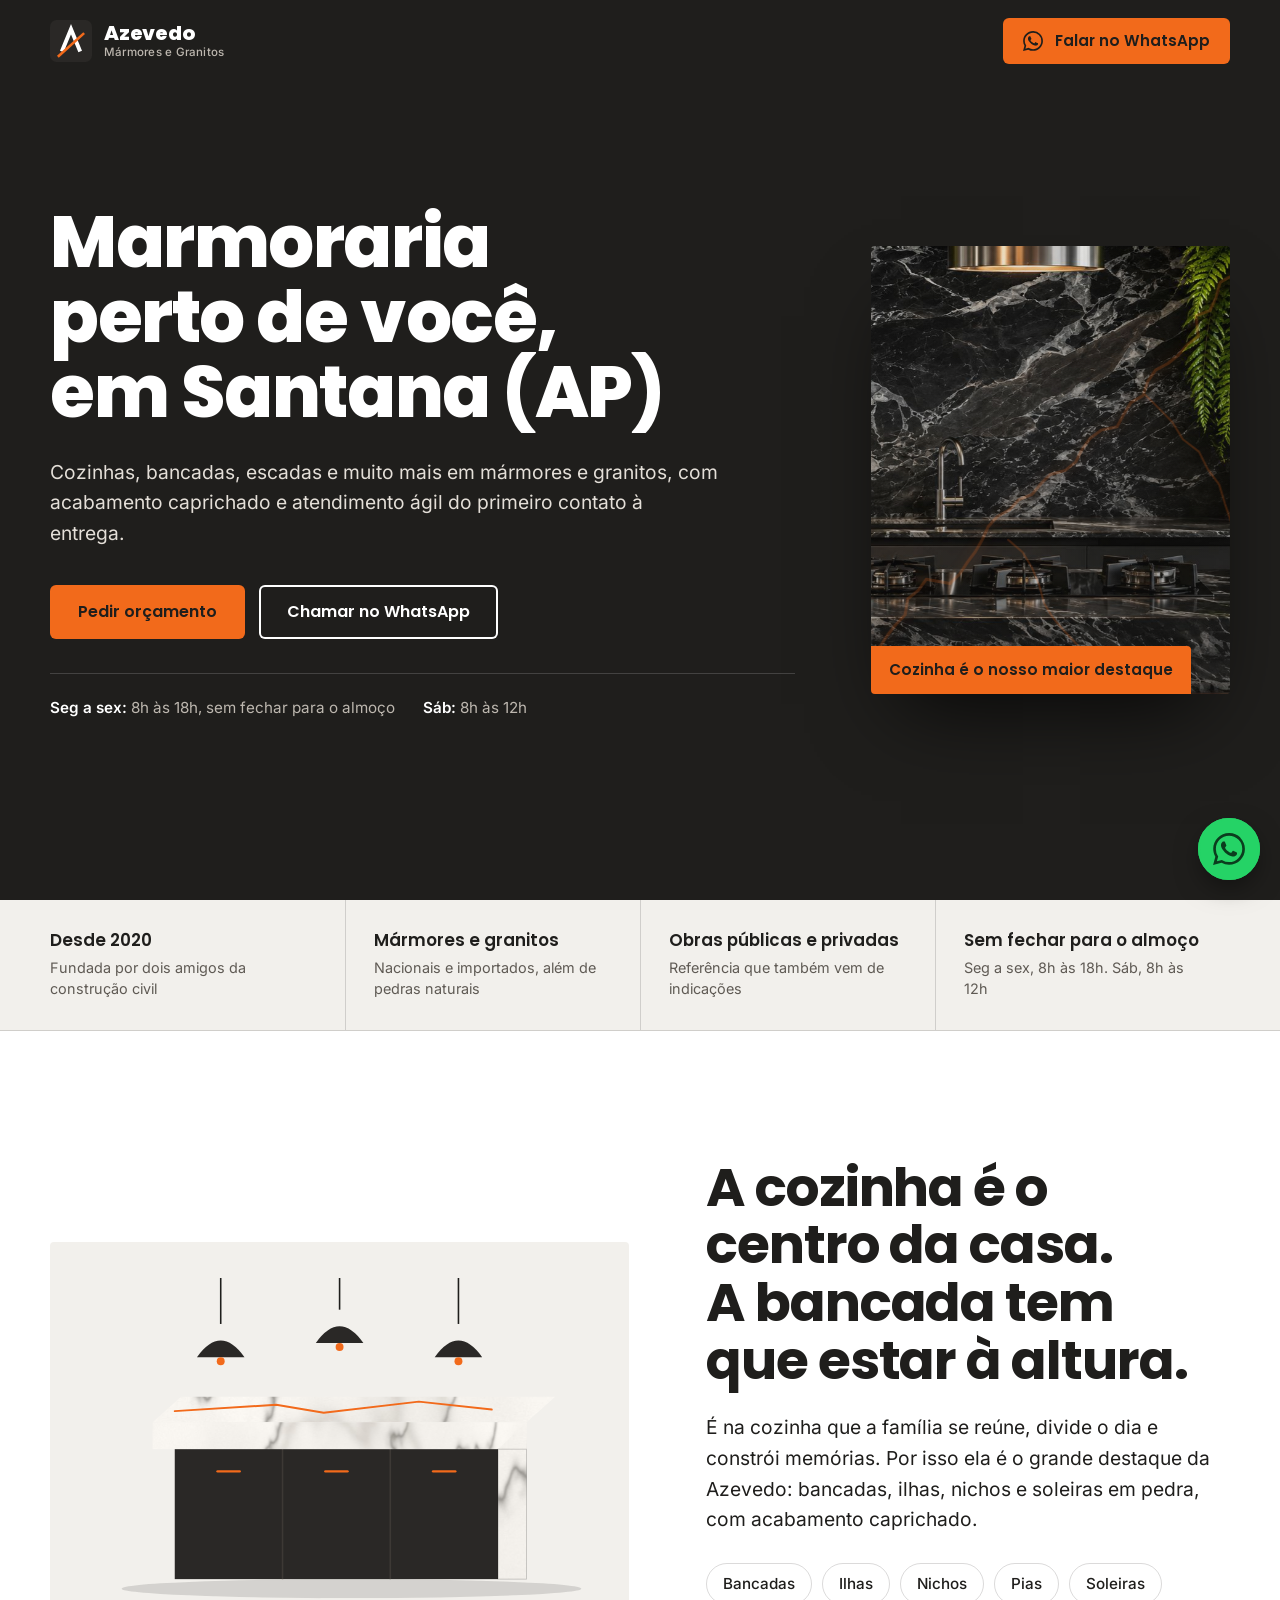
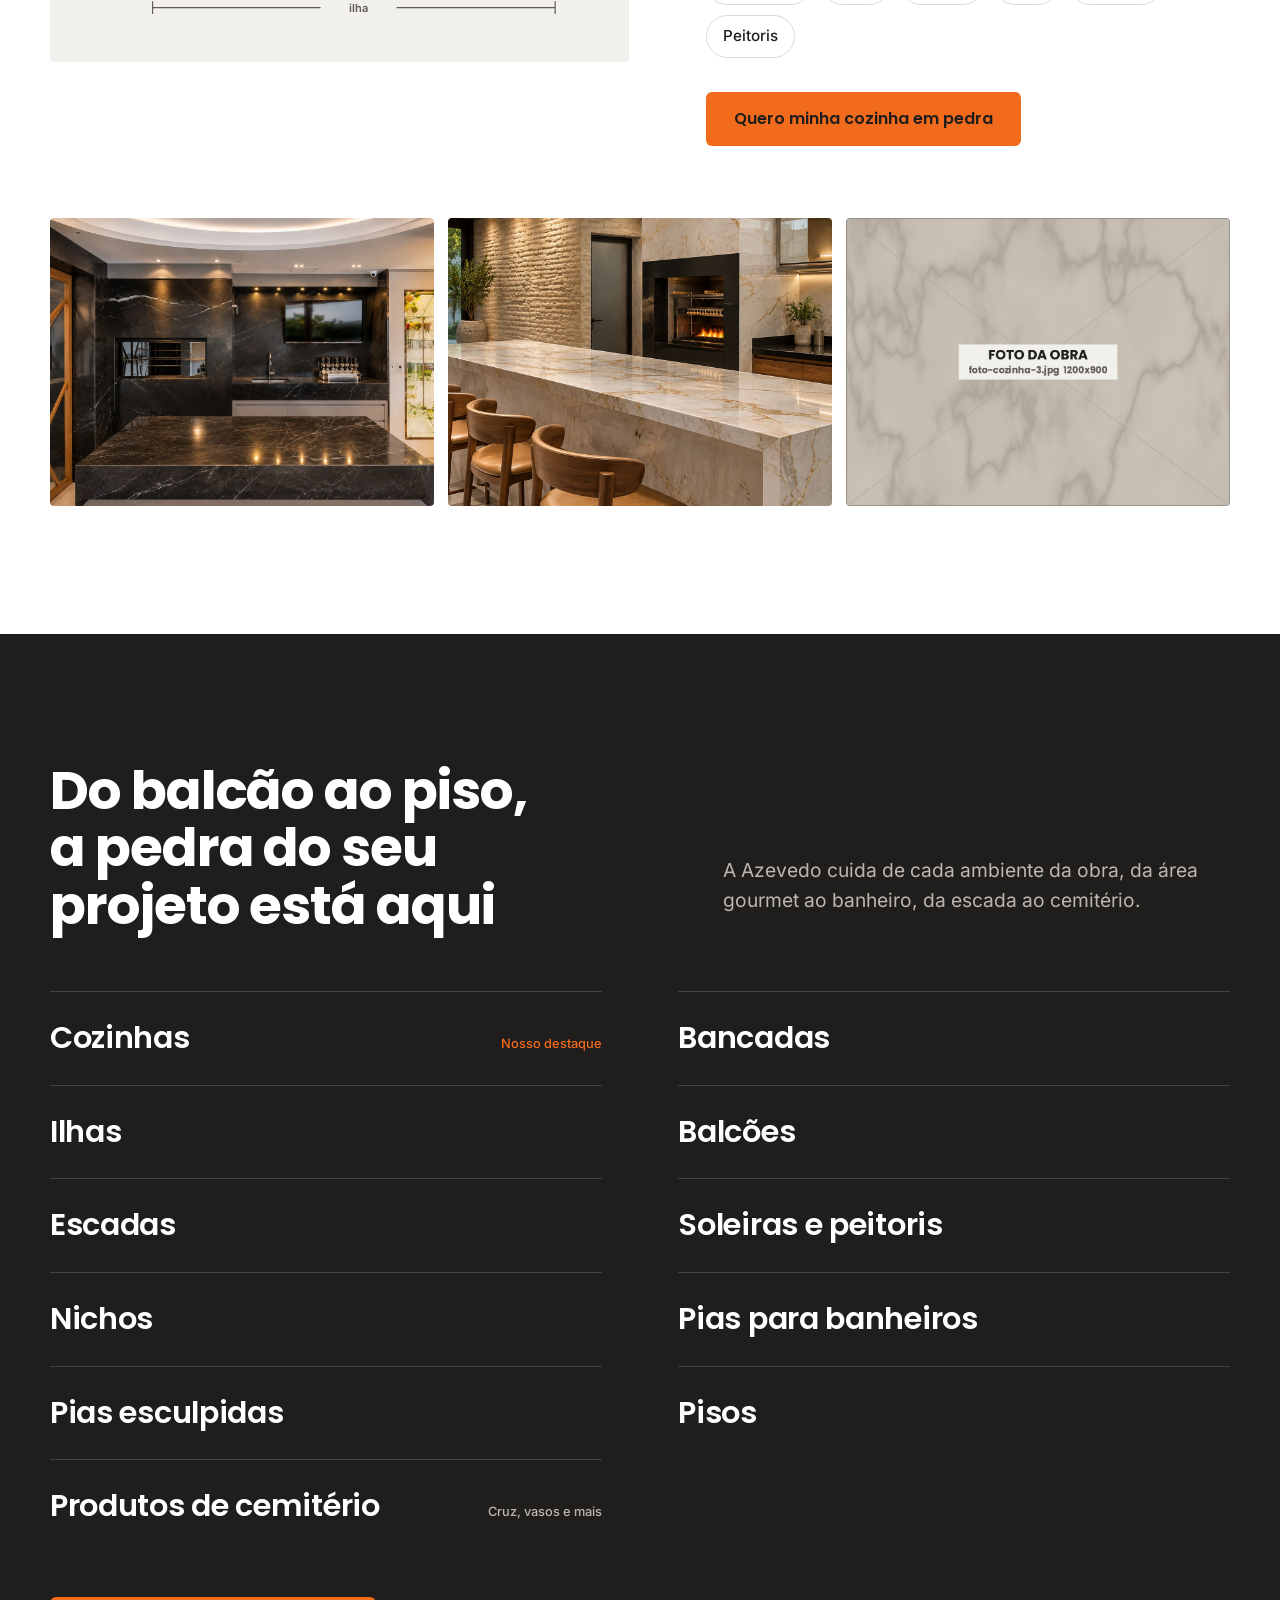
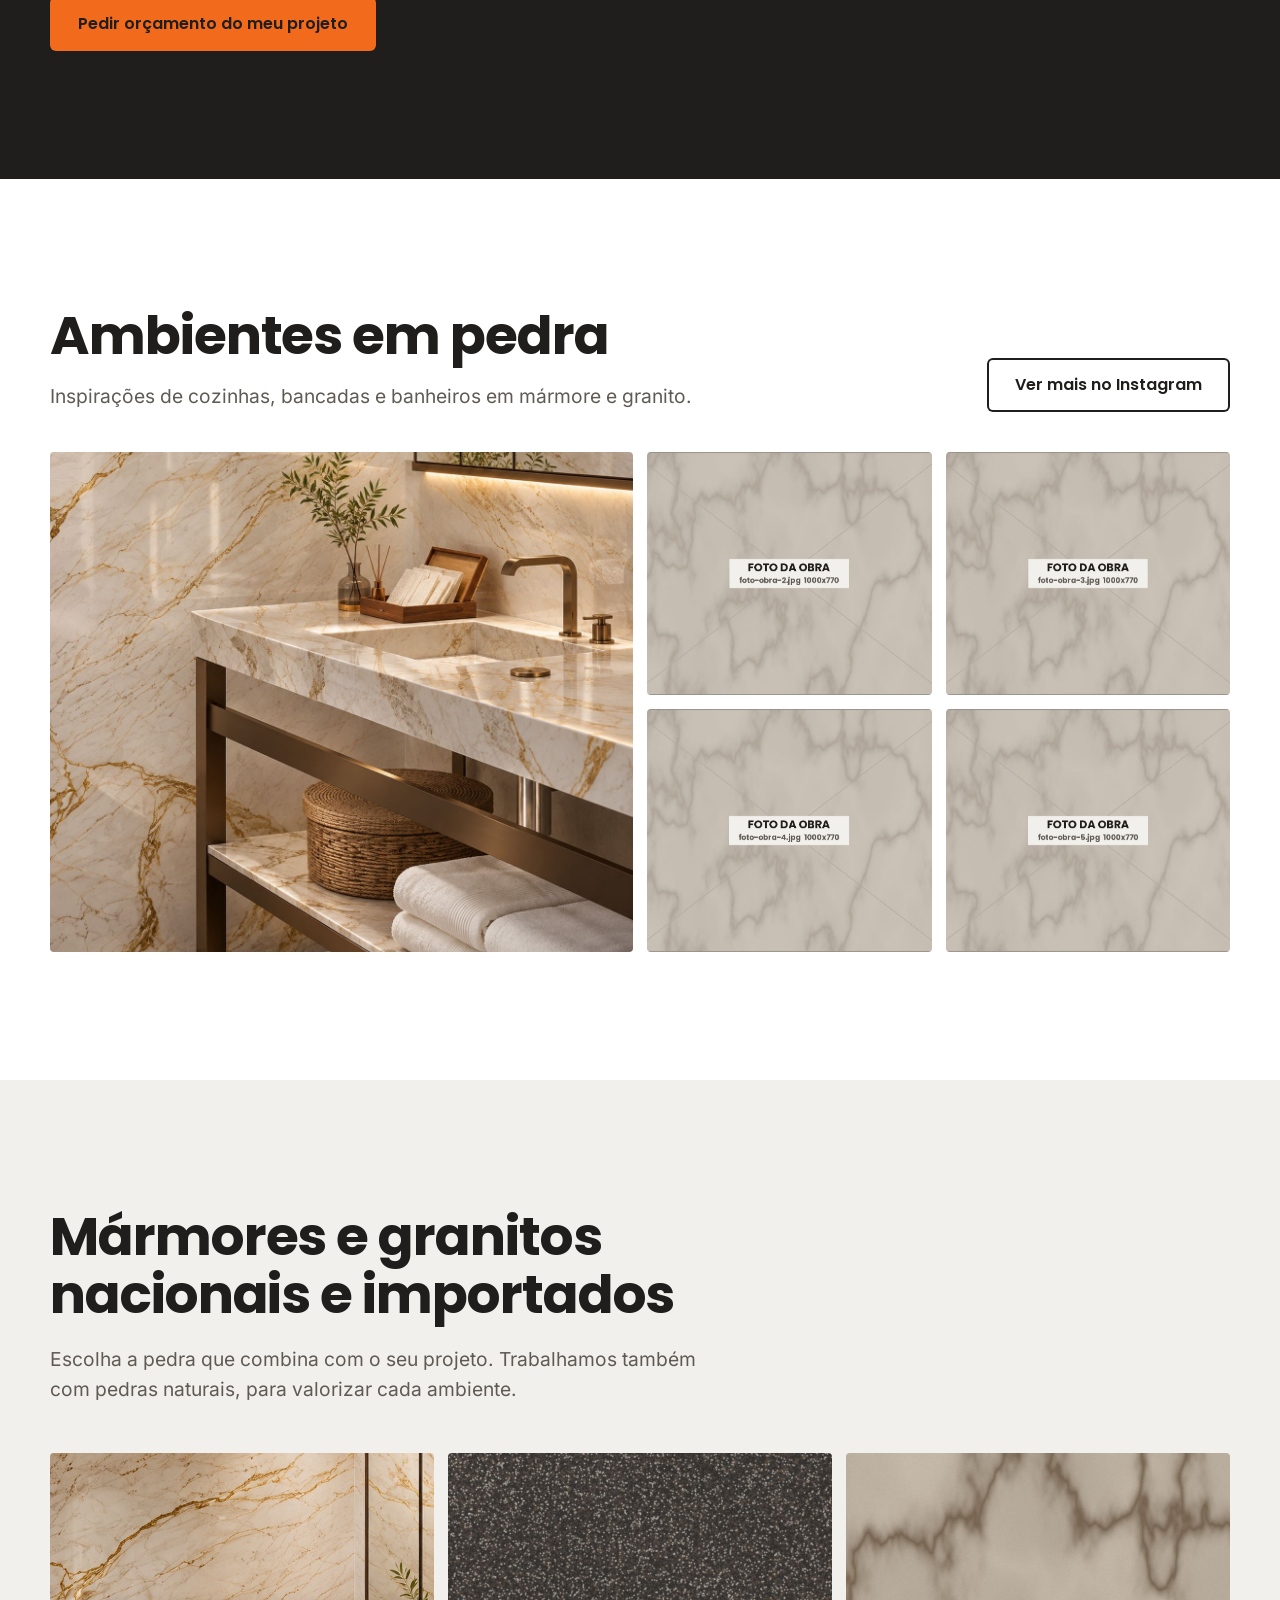
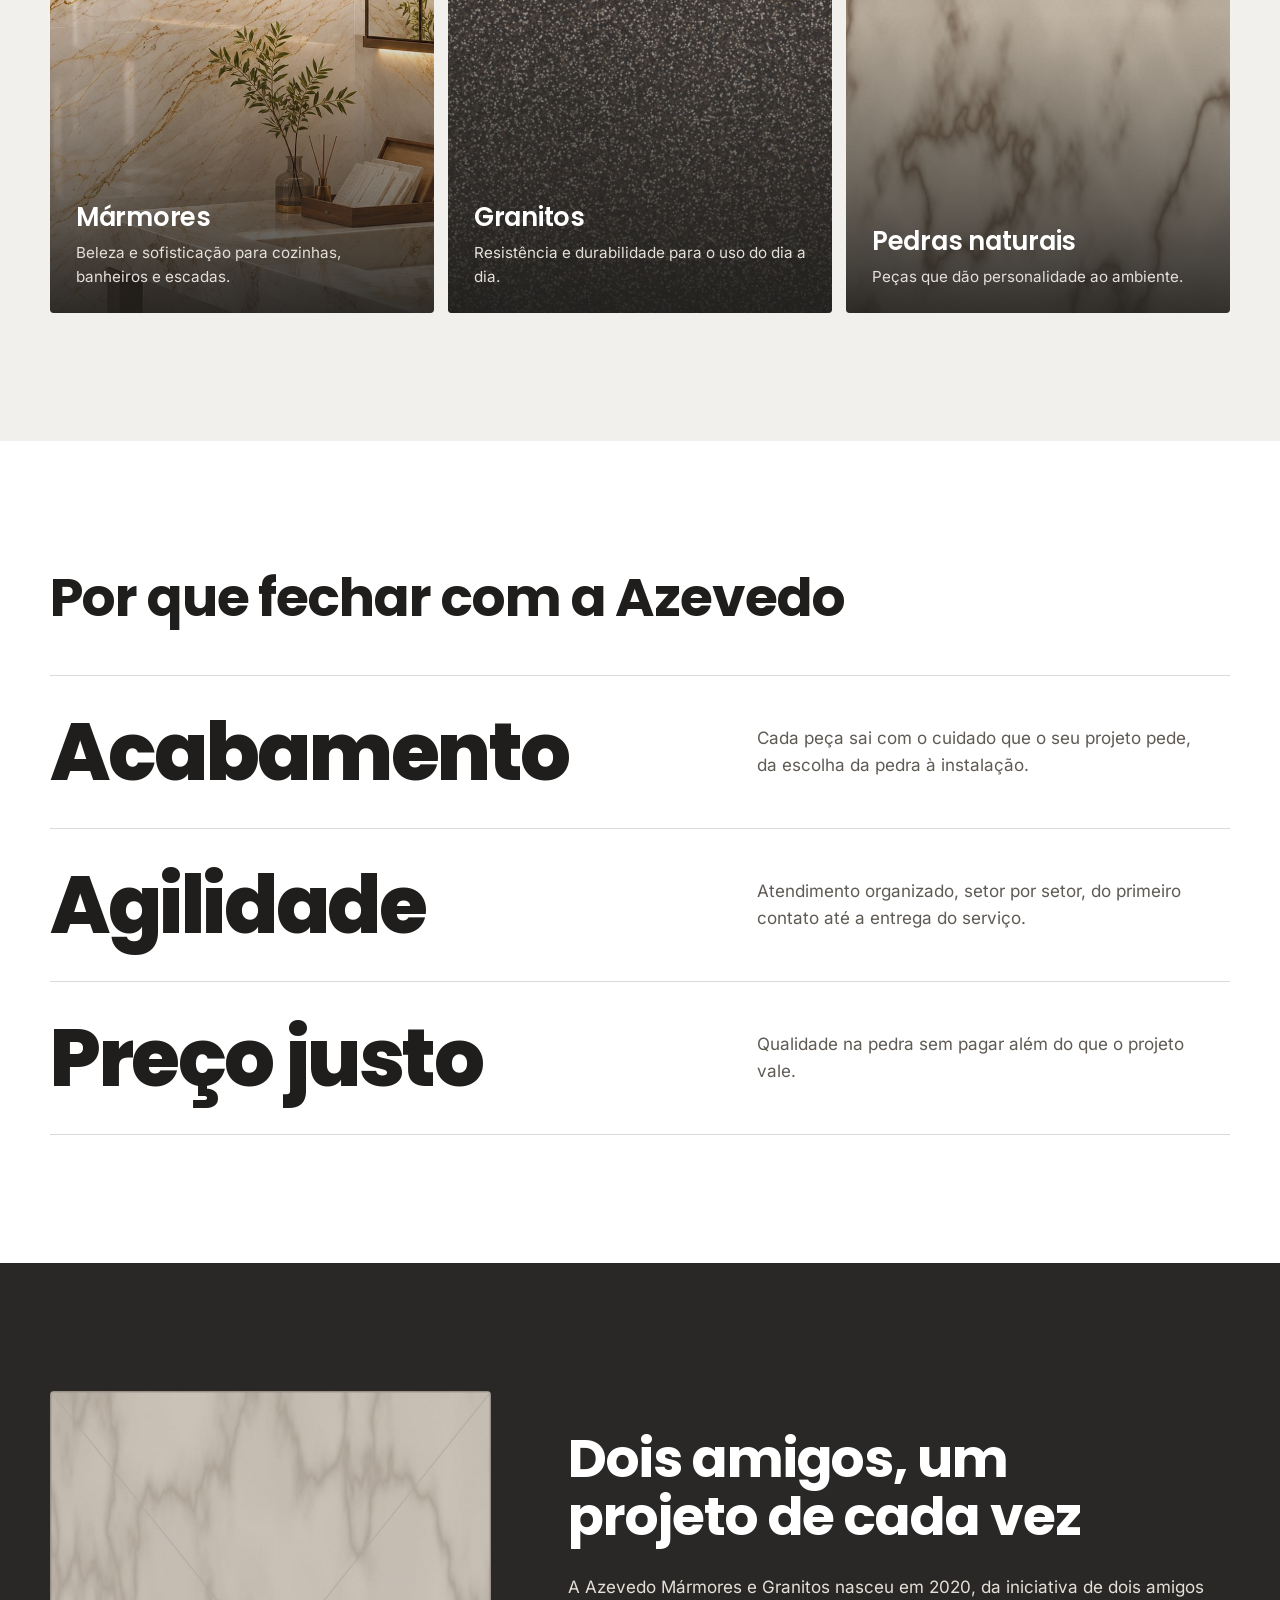
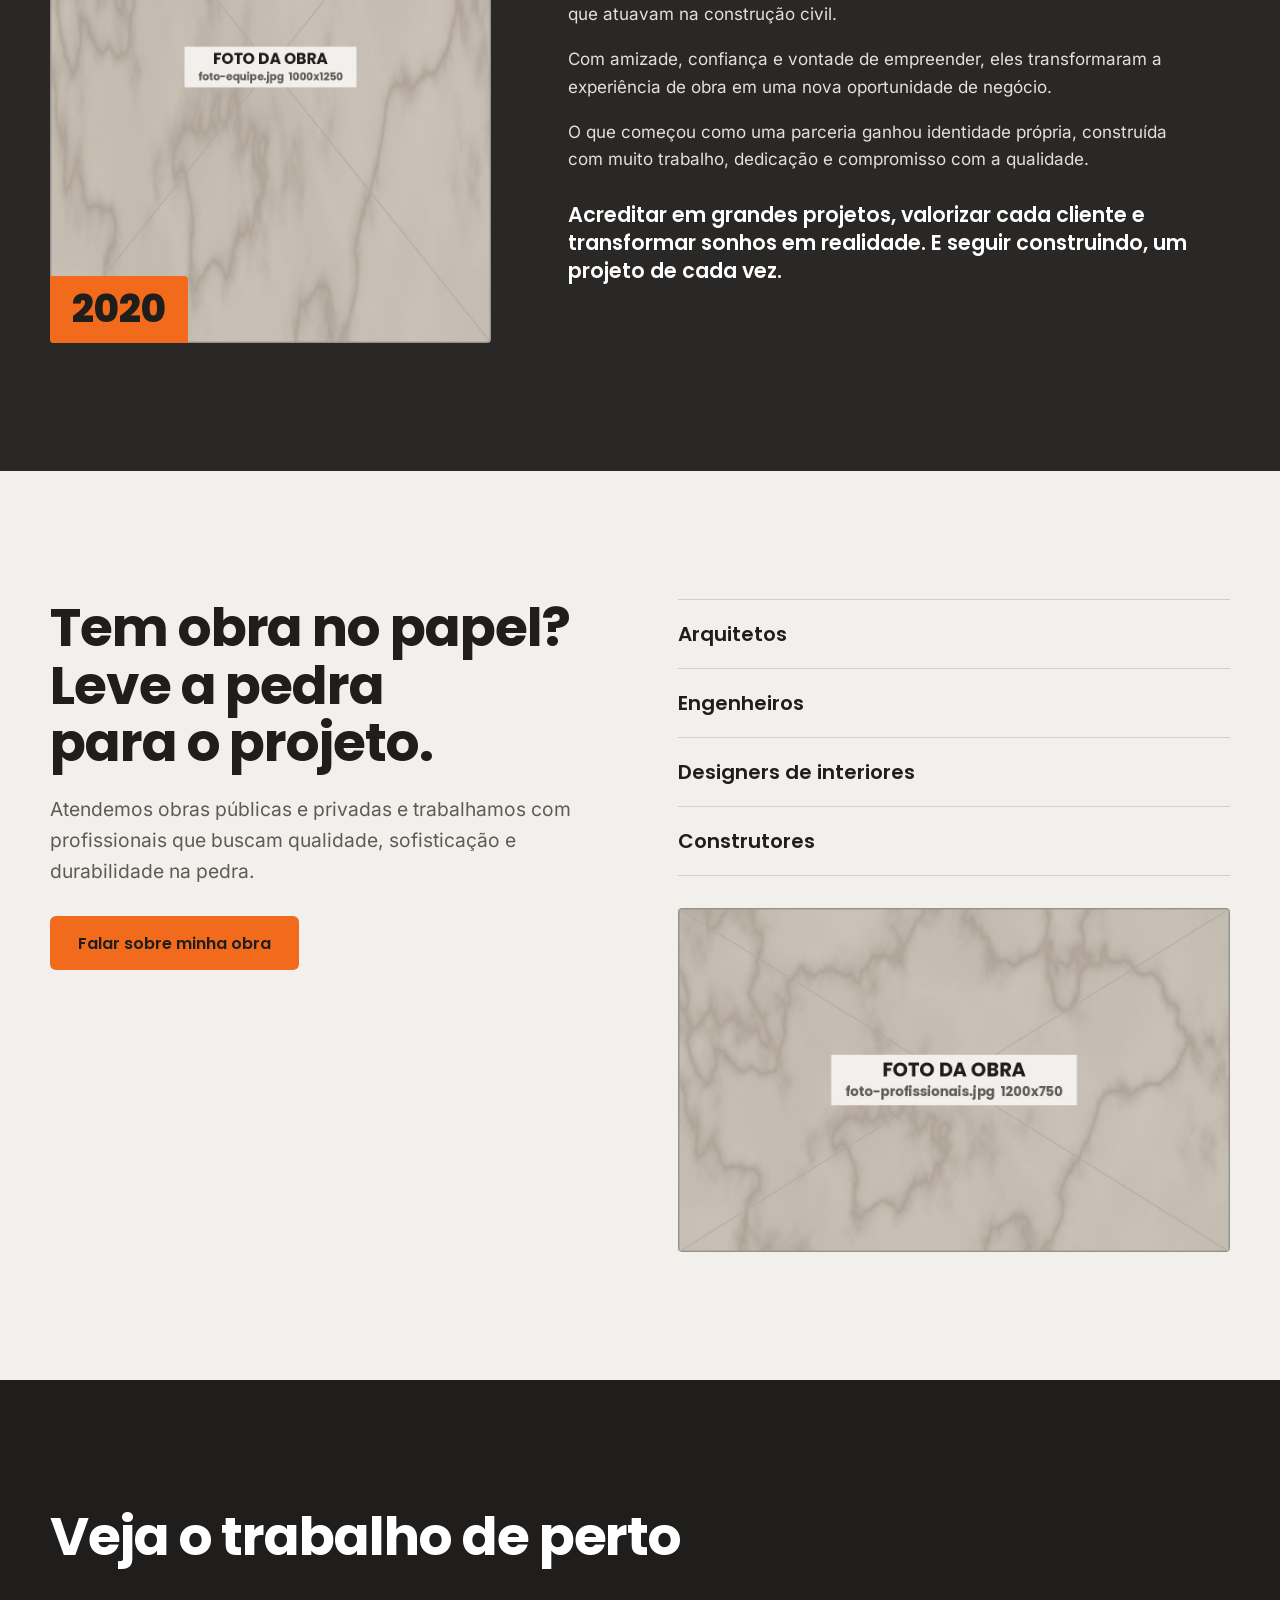
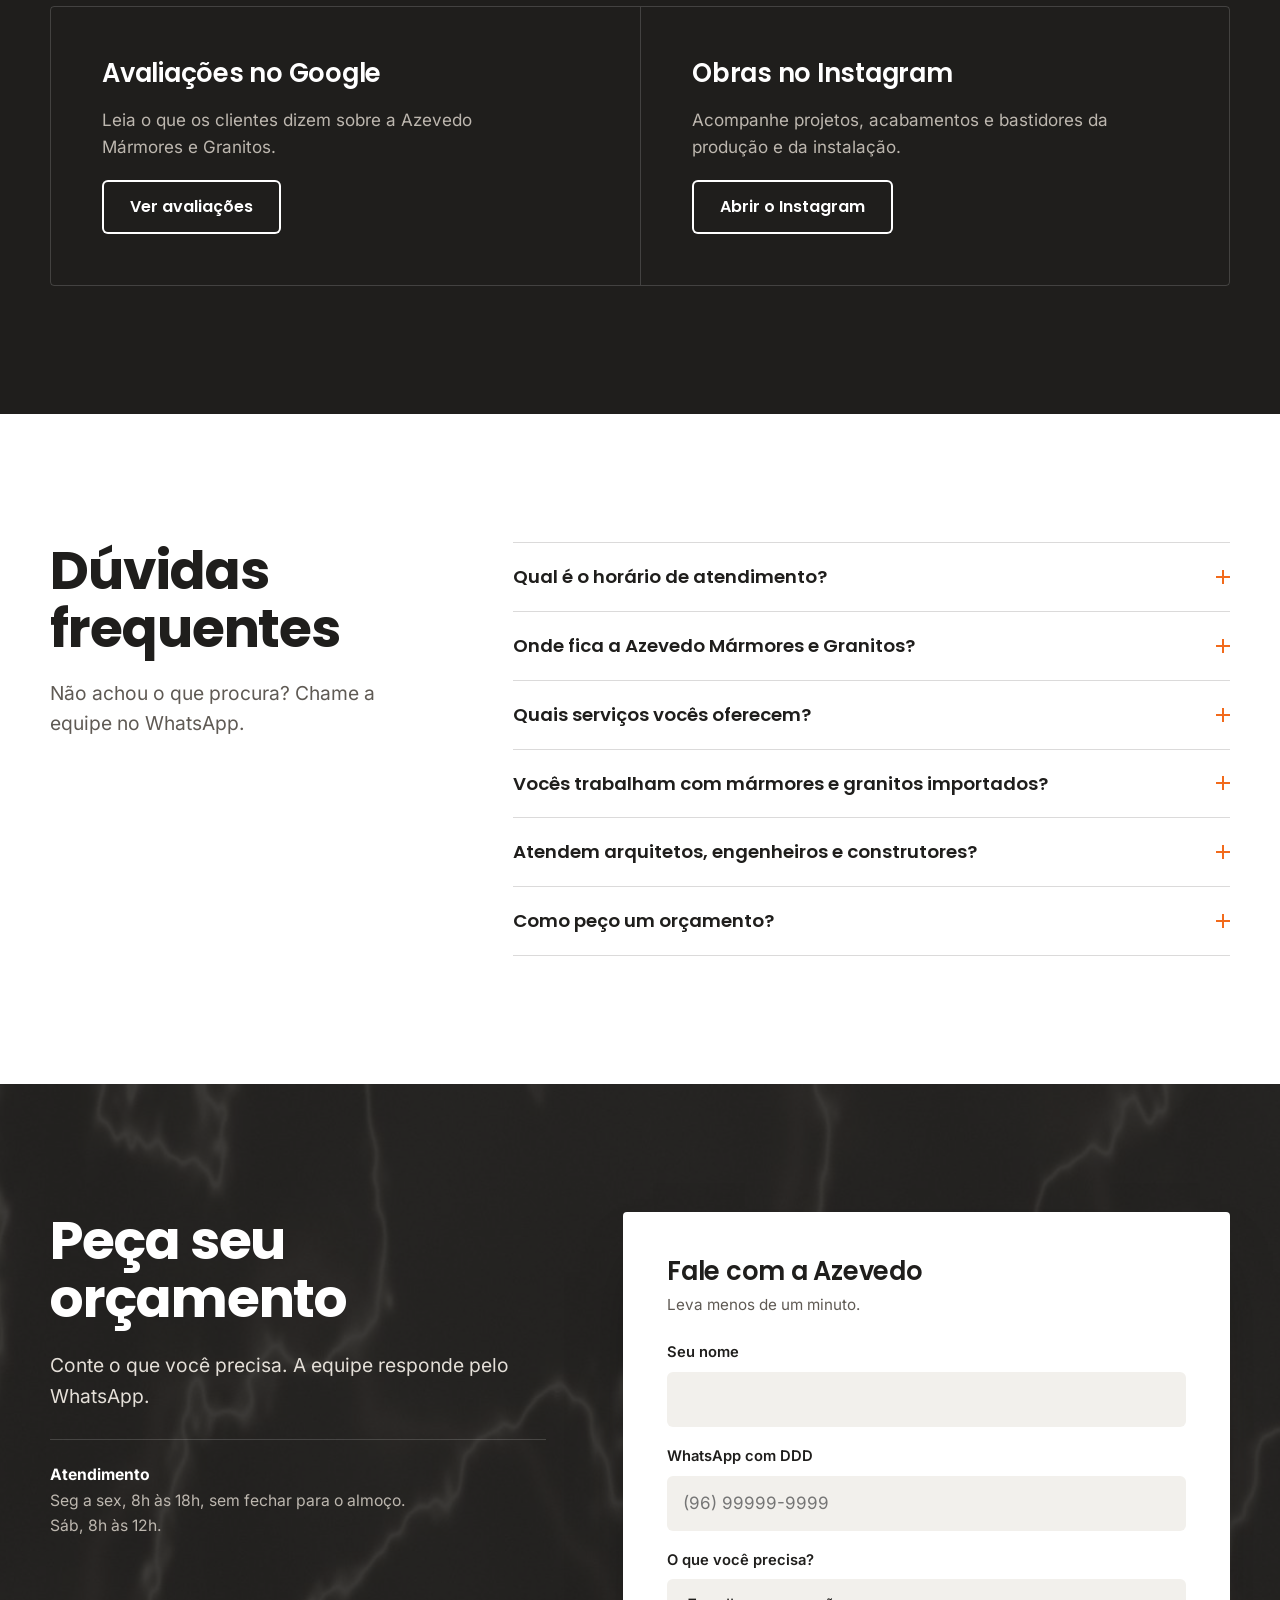
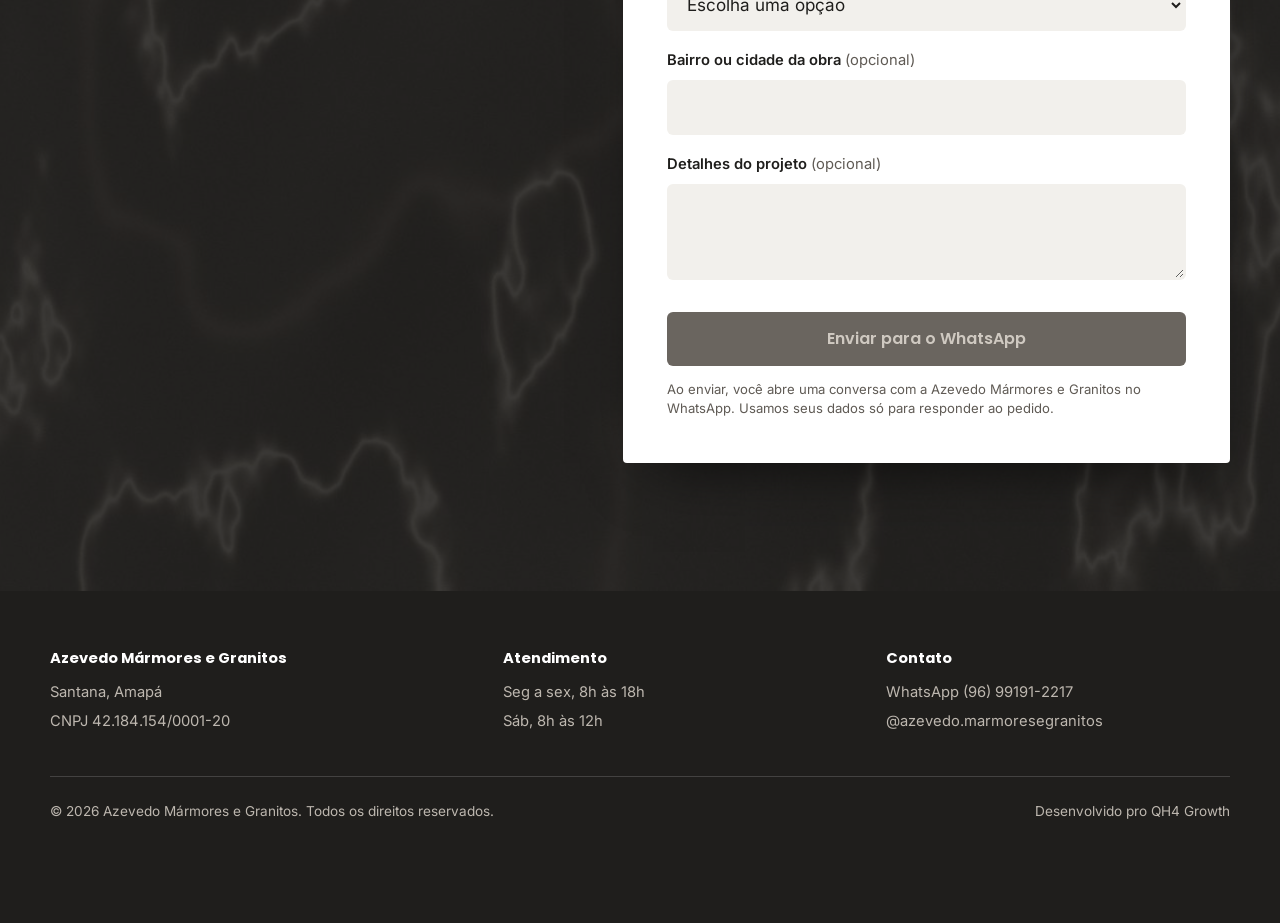
==== index.html @ 7fc194ee "Add files via upload" ====
<!DOCTYPE html>
<html lang="pt-BR">
<head>
  <meta charset="utf-8">
  <meta name="viewport" content="width=device-width, initial-scale=1">
  <title>Marmoraria perto de você em Santana (AP) | Azevedo Mármores e Granitos</title>
  <meta name="description" content="Marmoraria em Santana (AP): cozinhas, bancadas, ilhas, escadas e mais, com acabamento e agilidade. Peça seu orçamento no WhatsApp.">
  <meta name="robots" content="index, follow, max-image-preview:large">
  <meta name="theme-color" content="#1F1E1C">
  <link rel="canonical" href="https://www.azevedomarmoraria.com.br/">
  <!-- PENDÊNCIA: trocar https://www.azevedomarmoraria.com.br pelo domínio definitivo (canonical, Open Graph, sitemap.xml, robots.txt, JSON-LD) -->

  <meta property="og:type" content="website">
  <meta property="og:locale" content="pt_BR">
  <meta property="og:site_name" content="Azevedo Mármores e Granitos">
  <meta property="og:title" content="Marmoraria perto de você em Santana (AP) | Azevedo Mármores e Granitos">
  <meta property="og:description" content="Cozinhas, bancadas, ilhas, escadas e mais, com acabamento e agilidade. Peça seu orçamento no WhatsApp.">
  <meta property="og:url" content="https://www.azevedomarmoraria.com.br/">
  <meta property="og:image" content="https://www.azevedomarmoraria.com.br/assets/img/og-azevedo.jpg">
  <meta property="og:image:width" content="1200">
  <meta property="og:image:height" content="630">
  <meta name="twitter:card" content="summary_large_image">
  <meta name="twitter:title" content="Marmoraria perto de você em Santana (AP) | Azevedo Mármores e Granitos">
  <meta name="twitter:description" content="Cozinhas, bancadas, ilhas, escadas e mais, com acabamento e agilidade.">
  <meta name="twitter:image" content="https://www.azevedomarmoraria.com.br/assets/img/og-azevedo.jpg">

  <link rel="icon" type="image/svg+xml" href="assets/img/favicon.svg">
  <link rel="apple-touch-icon" href="assets/img/apple-touch-icon.png">
  <link rel="manifest" href="site.webmanifest">
  <link rel="preload" as="image" href="assets/img/hero-cozinha.jpg" fetchpriority="high">
  <link rel="preload" as="font" type="font/woff2" href="assets/fonts/poppins-latin-800-normal.woff2" crossorigin>
  <link rel="preload" as="font" type="font/woff2" href="assets/fonts/inter-latin-wght-normal.woff2" crossorigin>
  <link rel="stylesheet" href="assets/css/style.css">
  <!-- ============================================================
       [QH4 SLOT 1] GTM (CABEÇALHO)
       O que colar: o snippet do Google Tag Manager que vai no <head>.
       Exemplo (remova os comentários internos e troque GTM-XXXXXXX):
         <script>(function(w,d,s,l,i){w[l]=w[l]||[];w[l].push({'gtm.start':new Date().getTime(),event:'gtm.js'});var f=d.getElementsByTagName(s)[0],j=d.createElement(s),dl=l!='dataLayer'?'&l='+l:'';j.async=true;j.src='https://www.googletagmanager.com/gtm.js?id='+i+dl;f.parentNode.insertBefore(j,f);})(window,document,'script','dataLayer','GTM-XXXXXXX');</script>
       ============================================================ -->

  <!-- ============================================================
       [QH4 SLOT 2] VERIFICAÇÕES DE DOMÍNIO
       O que colar: meta tags de verificação (Google Search Console, Meta Business etc.).
       Exemplo:
         <meta name="google-site-verification" content="CODIGO">
         <meta name="facebook-domain-verification" content="CODIGO">
       ============================================================ -->

  <!-- ============================================================
       [QH4 SLOT 3] META PIXEL DIRETO (use SÓ se NÃO usar GTM)
       O que colar: o código base do Pixel da Meta.
       Exemplo: <script>!function(f,b,e,v,n,t,s){...}(window,document,'script','https://connect.facebook.net/en_US/fbevents.js');fbq('init','ID_DO_PIXEL');fbq('track','PageView');</script>
       ============================================================ -->

  <!-- ============================================================
       [QH4 SLOT 4] GTAG GOOGLE ADS / GA4 (use SÓ se NÃO usar GTM)
       O que colar: o gtag.js com o ID da conta.
       Exemplo:
         <script async src="https://www.googletagmanager.com/gtag/js?id=G-XXXXXXXXXX"></script>
         <script>window.dataLayer=window.dataLayer||[];function gtag(){dataLayer.push(arguments);}gtag('js',new Date());gtag('config','G-XXXXXXXXXX');gtag('config','AW-XXXXXXXXX');</script>
       ============================================================ -->
  <script type="application/ld+json">
  {
    "@context": "https://schema.org",
    "@type": "HomeAndConstructionBusiness",
    "name": "Azevedo Mármores e Granitos",
    "description": "Marmoraria em Santana (AP): cozinhas, bancadas, ilhas, escadas, soleiras, peitoris, pias e pisos em mármores e granitos nacionais e importados.",
    "url": "https://www.azevedomarmoraria.com.br/",
    "image": "https://www.azevedomarmoraria.com.br/assets/img/og-azevedo.jpg",
    "telephone": "+55 96 99191-2217",
    "foundingDate": "2020",
    "address": {"@type": "PostalAddress", "addressLocality": "Santana", "addressRegion": "AP", "addressCountry": "BR"},
    "areaServed": {"@type": "City", "name": "Santana"},
    "openingHoursSpecification": [
      {"@type": "OpeningHoursSpecification", "dayOfWeek": ["Monday","Tuesday","Wednesday","Thursday","Friday"], "opens": "08:00", "closes": "18:00"},
      {"@type": "OpeningHoursSpecification", "dayOfWeek": "Saturday", "opens": "08:00", "closes": "12:00"}
    ],
    "sameAs": ["https://www.instagram.com/azevedo.marmoresegranitos/", "https://share.google/pnVPET5iek2P1BlWa"]
  }
  </script>
  <script type="application/ld+json">
  {
    "@context": "https://schema.org",
    "@type": "FAQPage",
    "mainEntity": [
      {"@type": "Question", "name": "Qual é o horário de atendimento da Azevedo Mármores e Granitos?", "acceptedAnswer": {"@type": "Answer", "text": "De segunda a sexta, das 8h às 18h, sem fechar para o almoço. Aos sábados, das 8h às 12h."}},
      {"@type": "Question", "name": "Onde fica a Azevedo Mármores e Granitos?", "acceptedAnswer": {"@type": "Answer", "text": "Em Santana, no Amapá."}},
      {"@type": "Question", "name": "Quais serviços a marmoraria oferece?", "acceptedAnswer": {"@type": "Answer", "text": "Cozinhas, bancadas, balcões, ilhas, escadas, soleiras, peitoris, nichos, pias para banheiros, pias esculpidas, pisos e produtos de cemitério, como cruz e vasos."}},
      {"@type": "Question", "name": "Vocês trabalham com mármores e granitos importados?", "acceptedAnswer": {"@type": "Answer", "text": "Sim. Trabalhamos com mármores e granitos nacionais e importados, além de pedras naturais."}},
      {"@type": "Question", "name": "Atendem arquitetos, engenheiros e construtores?", "acceptedAnswer": {"@type": "Answer", "text": "Sim. Atendemos obras públicas e privadas e trabalhamos com arquitetos, engenheiros, designers de interiores e construtores."}},
      {"@type": "Question", "name": "Como peço um orçamento?", "acceptedAnswer": {"@type": "Answer", "text": "Preencha o formulário da página ou chame a equipe no WhatsApp. Prazo de entrega e condições são passados no atendimento, conforme o seu projeto."}}
    ]
  }
  </script>
</head>
<body>
  <!-- ============================================================
       [QH4 SLOT 5] GTM NOSCRIPT (logo após abrir o <body>)
       O que colar: o bloco noscript do GTM.
       Exemplo: <noscript><iframe src="https://www.googletagmanager.com/ns.html?id=GTM-XXXXXXX" height="0" width="0" style="display:none;visibility:hidden"></iframe></noscript>
       ============================================================ -->
  <a class="skip" href="#conteudo">Ir para o conteúdo</a>

  <header class="topo" id="topo">
    <div class="wrap topo-in">
      <a class="marca" href="#inicio" aria-label="Azevedo Mármores e Granitos, ir ao início">
        <svg class="marca-sel" viewBox="0 0 64 64" aria-hidden="true"><rect width="64" height="64" rx="10" fill="#2A2826"/><path d="M18 48 L32 14 L46 48" fill="none" stroke="#fff" stroke-width="6"/><path d="M12 56 L52 20" stroke="#F26A1B" stroke-width="4" fill="none"/></svg>
        <span><span class="marca-nome">Azevedo</span><span class="marca-sub">Mármores e Granitos</span></span>
      </a>
      <a class="btn" href="https://wa.me/5596991912217?text=Ol%C3%A1%2C%20vim%20pelo%20site%20da%20Azevedo%20M%C3%A1rmores%20e%20Granitos%20e%20quero%20um%20or%C3%A7amento." data-wa data-wa-local="header" target="_blank" rel="noopener">
        <svg viewBox="0 0 24 24" fill="currentColor" aria-hidden="true"><path d="M17.47 14.38c-.3-.15-1.76-.87-2.03-.97-.27-.1-.47-.15-.67.15-.2.3-.77.97-.94 1.17-.17.2-.35.22-.65.07-.3-.15-1.26-.46-2.4-1.48-.89-.79-1.49-1.77-1.66-2.07-.17-.3-.02-.46.13-.61.13-.13.3-.35.45-.52.15-.17.2-.3.3-.5.1-.2.05-.37-.02-.52-.07-.15-.67-1.62-.92-2.22-.24-.58-.49-.5-.67-.51h-.57c-.2 0-.52.07-.8.37-.27.3-1.04 1.02-1.04 2.48 0 1.46 1.07 2.88 1.22 3.08.15.2 2.1 3.2 5.08 4.49.71.31 1.26.49 1.69.63.71.23 1.36.2 1.87.12.57-.09 1.76-.72 2.01-1.41.25-.69.25-1.29.17-1.41-.07-.12-.27-.2-.57-.35zM12.04 21.8h-.01a9.87 9.87 0 0 1-5.03-1.38l-.36-.21-3.74.98 1-3.65-.24-.37a9.86 9.86 0 0 1-1.51-5.26c0-5.45 4.44-9.88 9.89-9.88 2.64 0 5.12 1.03 6.99 2.9a9.82 9.82 0 0 1 2.89 6.99c0 5.45-4.44 9.88-9.88 9.88zM20.52 3.45A11.8 11.8 0 0 0 12.05 0C5.5 0 .16 5.34.16 11.89c0 2.1.55 4.14 1.59 5.95L.06 24l6.3-1.65a11.88 11.88 0 0 0 5.68 1.45h.01c6.55 0 11.89-5.34 11.89-11.89 0-3.18-1.24-6.16-3.48-8.4z"/></svg>
        <span>Falar no WhatsApp</span>
      </a>
    </div>
  </header>

  <main id="conteudo">
    <!-- HERO -->
    <section class="hero" id="inicio">
      <div class="wrap hero-grid">
        <div class="hero-txt">
          <h1 class="h1">Marmoraria perto de você, em Santana (AP)</h1>
          <p class="lead">Cozinhas, bancadas, escadas e muito mais em mármores e granitos, com acabamento caprichado e atendimento ágil do primeiro contato à entrega.</p>
          <div class="hero-acoes">
            <a class="btn" href="#orcamento" data-evento="cta_hero_orcamento">Pedir orçamento</a>
            <a class="btn btn-linha" href="https://wa.me/5596991912217?text=Ol%C3%A1%2C%20vim%20pelo%20site%20da%20Azevedo%20M%C3%A1rmores%20e%20Granitos%20e%20quero%20um%20or%C3%A7amento." data-wa data-wa-local="hero" target="_blank" rel="noopener">Chamar no WhatsApp</a>
          </div>
          <p class="hero-info">
            <span><strong>Seg a sex:</strong> 8h às 18h, sem fechar para o almoço</span>
            <span><strong>Sáb:</strong> 8h às 12h</span>
          </p>
        </div>
        <div class="slab">
          <img src="assets/img/hero-cozinha.jpg" width="1500" height="844" alt="Cozinha com bancada e painel de mármore escuro" fetchpriority="high" data-parallax>
          <svg class="veio" viewBox="0 0 400 500" preserveAspectRatio="none" aria-hidden="true" focusable="false">
            <path class="v-main" pathLength="1" d="M-1.6 478.2 L-3.1 455.7 L9.7 447.3 L18.1 434.5 L27.4 422.5 L37.8 411.7 L40.9 393.7 L52.6 384.1 L61.5 371.8 L87.9 376.6 L98.7 366.1 L107.1 353.3 L116.2 341.2 L123.9 327.7 L130.5 313.2 L140.6 302.0 L154.3 294.4 L164.5 283.3 L179.6 277.1 L189.2 265.5 L199.9 254.9 L216.7 250.3 L228.4 240.7 L235.5 226.6 L244.5 214.4 L256.8 205.4 L274.4 201.7 L281.8 187.8 L289.8 174.7 L303.4 166.9 L308.6 151.0 L317.3 138.5 L331.1 131.0 L343.0 121.6 L352.7 110.1 L365.0 101.0 L362.5 77.6 L378.2 71.9 L384.8 57.4 L389.2 40.7 L402.7 32.9"/>
            <path class="v-b" pathLength="1" d="M153.3 327.9 L169.2 341.7 L179.7 359.0 L187.6 378.0 L193.1 398.6 L203.8 415.8 L217.3 431.2 L231.3 446.2 L238.4 465.7 L242.6 487.1 L253.6 504.1"/>
            <path class="v-b" pathLength="1" d="M305.9 166.0 L321.6 181.4 L336.7 197.1 L347.9 215.6 L365.9 229.4 L375.7 248.9 L388.5 266.2 L395.0 287.9 L402.3 309.1 L409.0 330.7"/>
          </svg>
          <span class="slab-legenda">Cozinha é o nosso maior destaque</span>
        </div>
      </div>
    </section>

    <!-- FATOS -->
    <section class="fatos" aria-label="Resumo da empresa">
      <div class="wrap">
        <ul class="fatos-lista">
          <li>Desde 2020<span>Fundada por dois amigos da construção civil</span></li>
          <li>Mármores e granitos<span>Nacionais e importados, além de pedras naturais</span></li>
          <li>Obras públicas e privadas<span>Referência que também vem de indicações</span></li>
          <li>Sem fechar para o almoço<span>Seg a sex, 8h às 18h. Sáb, 8h às 12h</span></li>
        </ul>
      </div>
    </section>

    <!-- COZINHA -->
    <section class="sec sec-branco" id="cozinha">
      <div class="wrap coz">
        <figure class="coz-fig rv">
          <svg viewBox="0 0 640 440" role="img" aria-label="Ilustração de uma ilha de cozinha com bancada de pedra">
            <defs>
              <pattern id="mar" patternUnits="userSpaceOnUse" width="640" height="440"><image href="assets/img/tex-marmore.jpg" width="640" height="480" preserveAspectRatio="xMidYMid slice"/></pattern>
              <pattern id="mar2" patternUnits="userSpaceOnUse" width="640" height="440"><image href="assets/img/tex-marmore.jpg" x="-120" y="-60" width="900" height="675" preserveAspectRatio="xMidYMid slice"/></pattern>
            </defs>
            <ellipse cx="335" cy="392" rx="290" ry="12" fill="#1F1E1C" opacity=".14"/>
            <g stroke="#1F1E1C" stroke-width="2"><line x1="170" y1="0" x2="170" y2="58"/><line x1="320" y1="0" x2="320" y2="40"/><line x1="470" y1="0" x2="470" y2="58"/></g>
            <g fill="#2A2826"><path d="M140 100 q30 -42 60 0z"/><path d="M290 82 q30 -42 60 0z"/><path d="M440 100 q30 -42 60 0z"/></g>
            <g fill="#F26A1B"><circle cx="170" cy="105" r="5"/><circle cx="320" cy="87" r="5"/><circle cx="470" cy="105" r="5"/></g>
            <rect x="112" y="214" width="408" height="166" fill="#2A2826"/>
            <g stroke="#3D3935" stroke-width="2"><line x1="248" y1="214" x2="248" y2="380"/><line x1="384" y1="214" x2="384" y2="380"/></g>
            <g stroke="#F26A1B" stroke-width="3" stroke-linecap="round"><line x1="166" y1="244" x2="194" y2="244"/><line x1="302" y1="244" x2="330" y2="244"/><line x1="438" y1="244" x2="466" y2="244"/></g>
            <polygon points="84,182 556,182 592,150 120,150" fill="url(#mar2)"/>
            <rect x="84" y="182" width="472" height="34" fill="url(#mar)"/>
            <polygon points="520,216 556,182 556,380 520,380" fill="url(#mar2)"/>
            <rect x="520" y="216" width="36" height="164" fill="url(#mar)" opacity=".0"/>
            <rect x="520" y="216" width="36" height="164" fill="none" stroke="#1F1E1C" stroke-opacity=".25"/>
            <path d="M112 168 L240 160 L300 170 L420 156 L512 166" fill="none" stroke="#F26A1B" stroke-width="2.5" stroke-linecap="round" stroke-linejoin="round"/>
            <g stroke="#5F5A54" stroke-width="1.5"><line x1="84" y1="416" x2="592" y2="416"/><line x1="84" y1="408" x2="84" y2="424"/><line x1="592" y1="408" x2="592" y2="424"/></g>
            <rect x="296" y="404" width="96" height="24" fill="#F2F0EC"/>
            <text x="344" y="421" text-anchor="middle" font-family="Inter,sans-serif" font-size="14" font-weight="600" fill="#5F5A54">ilha</text>
          </svg>
        </figure>
        <div class="coz-txt rv">
          <h2 class="h2">A cozinha é o centro da casa. A bancada tem que estar à altura.</h2>
          <p class="lead">É na cozinha que a família se reúne, divide o dia e constrói memórias. Por isso ela é o grande destaque da Azevedo: bancadas, ilhas, nichos e soleiras em pedra, com acabamento caprichado.</p>
          <ul class="coz-lista">
            <li>Bancadas</li><li>Ilhas</li><li>Nichos</li><li>Pias</li><li>Soleiras</li><li>Peitoris</li>
          </ul>
          <a class="btn" href="#orcamento" data-projeto="Cozinha" data-evento="cta_cozinha">Quero minha cozinha em pedra</a>
        </div>
      </div>
      <div class="wrap coz-fotos rv">
        <figure class="foto"><img src="assets/img/foto-cozinha-1.jpg" width="1200" height="900" loading="lazy" alt="Cozinha com ilha e painéis de pedra escura"></figure>
        <figure class="foto"><img src="assets/img/foto-cozinha-2.jpg" width="1200" height="900" loading="lazy" alt="Bancada de pedra clara com churrasqueira e banquetas"></figure>
        <figure class="foto"><img src="assets/img/foto-cozinha-3.jpg" width="1200" height="900" loading="lazy" alt="Detalhe de acabamento em bancada de pedra"></figure>
      </div>
    </section>

    <!-- SERVIÇOS -->
    <section class="sec sec-escuro" id="servicos">
      <div class="wrap">
        <div class="serv-topo rv">
          <h2 class="h2">Do balcão ao piso, a pedra do seu projeto está aqui</h2>
          <p class="lead suave">A Azevedo cuida de cada ambiente da obra, da área gourmet ao banheiro, da escada ao cemitério.</p>
        </div>
        <ul class="serv-lista rv">
          <li class="is-destaque">Cozinhas <small>Nosso destaque</small></li>
          <li>Bancadas</li>
          <li>Ilhas</li>
          <li>Balcões</li>
          <li>Escadas</li>
          <li>Soleiras e peitoris</li>
          <li>Nichos</li>
          <li>Pias para banheiros</li>
          <li>Pias esculpidas</li>
          <li>Pisos</li>
          <li>Produtos de cemitério <small>Cruz, vasos e mais</small></li>
        </ul>
        <div class="serv-fim rv"><a class="btn" href="#orcamento" data-evento="cta_servicos">Pedir orçamento do meu projeto</a></div>
      </div>
    </section>

    <!-- OBRAS -->
    <section class="sec sec-branco" id="obras">
      <div class="wrap">
        <div class="galeria-topo rv">
          <div>
            <h2 class="h2">Ambientes em pedra</h2>
            <p class="lead suave">Inspirações de cozinhas, bancadas e banheiros em mármore e granito.</p>
          </div>
          <a class="btn btn-linha" href="https://www.instagram.com/azevedo.marmoresegranitos/" target="_blank" rel="noopener" data-evento="clique_instagram_galeria">Ver mais no Instagram</a>
        </div>
        <div class="galeria rv">
          <figure class="foto"><img src="assets/img/foto-obra-1.jpg" width="1200" height="1200" loading="lazy" alt="Banheiro com parede e bancada em mármore claro de veios dourados"></figure>
          <figure class="foto"><img src="assets/img/foto-obra-2.jpg" width="1000" height="770" loading="lazy" alt="Bancada de pedra em ambiente"></figure>
          <figure class="foto"><img src="assets/img/foto-obra-3.jpg" width="1000" height="770" loading="lazy" alt="Escada em pedra"></figure>
          <figure class="foto"><img src="assets/img/foto-obra-4.jpg" width="1000" height="770" loading="lazy" alt="Pia de banheiro em pedra"></figure>
          <figure class="foto"><img src="assets/img/foto-obra-5.jpg" width="1000" height="770" loading="lazy" alt="Piso ou soleira em pedra"></figure>
        </div>
      </div>
    </section>

    <!-- PEDRAS -->
    <section class="sec sec-pedra" id="pedras">
      <div class="wrap">
        <div class="ped-topo rv">
          <h2 class="h2">Mármores e granitos nacionais e importados</h2>
          <p class="lead suave">Escolha a pedra que combina com o seu projeto. Trabalhamos também com pedras naturais, para valorizar cada ambiente.</p>
        </div>
        <div class="ped rv">
          <article class="ped-item ped-claro">
            <img src="assets/img/pedra-marmore.jpg" width="1200" height="900" loading="lazy" alt="Mármore claro com veios dourados">
            <div class="ped-txt"><h3 class="h3">Mármores</h3><p>Beleza e sofisticação para cozinhas, banheiros e escadas.</p></div>
          </article>
          <article class="ped-item">
            <img src="assets/img/tex-granito.jpg" width="1200" height="900" loading="lazy" alt="Textura de granito escuro">
            <div class="ped-txt"><h3 class="h3">Granitos</h3><p>Resistência e durabilidade para o uso do dia a dia.</p></div>
          </article>
          <article class="ped-item">
            <img src="assets/img/tex-pedra.jpg" width="1200" height="900" loading="lazy" alt="Textura de pedra natural em tons de bege">
            <div class="ped-txt"><h3 class="h3">Pedras naturais</h3><p>Peças que dão personalidade ao ambiente.</p></div>
          </article>
        </div>
      </div>
    </section>

    <!-- DIFERENCIAIS -->
    <section class="sec sec-branco" id="diferenciais">
      <div class="wrap">
        <h2 class="h2 rv">Por que fechar com a Azevedo</h2>
        <ul class="dif-lista">
          <li class="rv"><span class="dif-nome">Acabamento</span><p class="suave">Cada peça sai com o cuidado que o seu projeto pede, da escolha da pedra à instalação.</p></li>
          <li class="rv"><span class="dif-nome">Agilidade</span><p class="suave">Atendimento organizado, setor por setor, do primeiro contato até a entrega do serviço.</p></li>
          <li class="rv"><span class="dif-nome">Preço justo</span><p class="suave">Qualidade na pedra sem pagar além do que o projeto vale.</p></li>
        </ul>
      </div>
    </section>

    <!-- HISTÓRIA -->
    <section class="sec sec-grafite" id="historia">
      <div class="wrap hist">
        <div class="hist-img rv"><img src="assets/img/foto-equipe.jpg" width="1000" height="1250" loading="lazy" alt="Equipe da Azevedo Mármores e Granitos"></div>
        <div class="hist-txt rv">
          <h2 class="h2">Dois amigos, um projeto de cada vez</h2>
          <p>A Azevedo Mármores e Granitos nasceu em 2020, da iniciativa de dois amigos que atuavam na construção civil.</p>
          <p>Com amizade, confiança e vontade de empreender, eles transformaram a experiência de obra em uma nova oportunidade de negócio.</p>
          <p>O que começou como uma parceria ganhou identidade própria, construída com muito trabalho, dedicação e compromisso com a qualidade.</p>
          <p class="hist-fim">Acreditar em grandes projetos, valorizar cada cliente e transformar sonhos em realidade. E seguir construindo, um projeto de cada vez.</p>
        </div>
      </div>
    </section>

    <!-- PROFISSIONAIS -->
    <section class="sec sec-pedra" id="profissionais">
      <div class="wrap prof">
        <div class="prof-txt rv">
          <h2 class="h2">Tem obra no papel? Leve a pedra para o projeto.</h2>
          <p class="lead suave">Atendemos obras públicas e privadas e trabalhamos com profissionais que buscam qualidade, sofisticação e durabilidade na pedra.</p>
          <a class="btn" href="#orcamento" data-projeto="Obra com profissional" data-evento="cta_profissionais">Falar sobre minha obra</a>
        </div>
        <div class="rv"><ul class="prof-lista">
          <li>Arquitetos</li>
          <li>Engenheiros</li>
          <li>Designers de interiores</li>
          <li>Construtores</li>
        </ul>
        <figure class="foto prof-foto"><img src="assets/img/foto-profissionais.jpg" width="1200" height="750" loading="lazy" alt="Projeto de pedra desenvolvido com profissionais da obra"></figure></div>
      </div>
    </section>

    <!-- PROVA -->
    <section class="sec sec-escuro" id="prova">
      <div class="wrap">
        <h2 class="h2 rv" style="margin-bottom:40px">Veja o trabalho de perto</h2>
        <div class="prova rv">
          <div class="prova-bloco">
            <h3 class="h3">Avaliações no Google</h3>
            <p>Leia o que os clientes dizem sobre a Azevedo Mármores e Granitos.</p>
            <a class="btn btn-linha" href="https://share.google/pnVPET5iek2P1BlWa" target="_blank" rel="noopener" data-evento="clique_google_avaliacoes">Ver avaliações</a>
          </div>
          <div class="prova-bloco">
            <h3 class="h3">Obras no Instagram</h3>
            <p>Acompanhe projetos, acabamentos e bastidores da produção e da instalação.</p>
            <a class="btn btn-linha" href="https://www.instagram.com/azevedo.marmoresegranitos/" target="_blank" rel="noopener" data-evento="clique_instagram_cliente">Abrir o Instagram</a>
          </div>
        </div>
      </div>
    </section>

    <!-- FAQ -->
    <section class="sec sec-branco" id="duvidas">
      <div class="wrap faq-grid">
        <div class="rv">
          <h2 class="h2">Dúvidas frequentes</h2>
          <p class="lead suave" style="margin-top:20px">Não achou o que procura? Chame a equipe no WhatsApp.</p>
        </div>
        <div class="faq-itens rv">
          <details><summary>Qual é o horário de atendimento?</summary><p>De segunda a sexta, das 8h às 18h, sem fechar para o almoço. Aos sábados, das 8h às 12h.</p></details>
          <details><summary>Onde fica a Azevedo Mármores e Granitos?</summary><p>Em Santana, no Amapá.</p></details>
          <details><summary>Quais serviços vocês oferecem?</summary><p>Cozinhas, bancadas, balcões, ilhas, escadas, soleiras, peitoris, nichos, pias para banheiros, pias esculpidas, pisos e produtos de cemitério, como cruz e vasos.</p></details>
          <details><summary>Vocês trabalham com mármores e granitos importados?</summary><p>Sim. Trabalhamos com mármores e granitos nacionais e importados, além de pedras naturais.</p></details>
          <details><summary>Atendem arquitetos, engenheiros e construtores?</summary><p>Sim. Atendemos obras públicas e privadas e trabalhamos com arquitetos, engenheiros, designers de interiores e construtores.</p></details>
          <details><summary>Como peço um orçamento?</summary><p>Preencha o formulário desta página ou chame a equipe no WhatsApp. Prazo de entrega e condições são passados no atendimento, conforme o seu projeto.</p></details>
        </div>
      </div>
    </section>

    <!-- ORÇAMENTO -->
    <section class="sec sec-escuro orc" id="orcamento">
      <div class="orc-bg" aria-hidden="true"><img src="assets/img/slab-carvao.jpg" width="1500" height="1100" loading="lazy" alt=""></div>
      <div class="wrap orc-in">
        <div class="orc-txt rv">
          <h2 class="h2">Peça seu orçamento</h2>
          <p class="lead">Conte o que você precisa. A equipe responde pelo WhatsApp.</p>
          <p class="orc-horas"><strong>Atendimento</strong><br>Seg a sex, 8h às 18h, sem fechar para o almoço.<br>Sáb, 8h às 12h.</p>
        </div>
        <form class="form rv" id="form-orcamento" novalidate>
          <h3 class="h3">Fale com a Azevedo</h3>
          <p class="form-sub">Leva menos de um minuto.</p>
          <div class="campo"><label for="f-nome">Seu nome</label><input id="f-nome" name="nome" type="text" autocomplete="name" required minlength="2"></div>
          <div class="campo"><label for="f-whats">WhatsApp com DDD</label><input id="f-whats" name="whatsapp" type="tel" inputmode="tel" autocomplete="tel" placeholder="(96) 99999-9999" required></div>
          <div class="campo"><label for="f-projeto">O que você precisa?</label>
            <select id="f-projeto" name="projeto" required>
              <option value="" selected disabled>Escolha uma opção</option>
              <option>Cozinha</option><option>Bancada</option><option>Ilha</option><option>Balcão</option><option>Escada</option><option>Soleira ou peitoril</option><option>Nicho</option><option>Pia para banheiro</option><option>Pia esculpida</option><option>Piso</option><option>Produto de cemitério</option><option>Obra com profissional</option><option>Outro</option>
            </select>
          </div>
          <div class="campo"><label for="f-local">Bairro ou cidade da obra <span>(opcional)</span></label><input id="f-local" name="local" type="text" autocomplete="address-level2"></div>
          <div class="campo"><label for="f-detalhes">Detalhes do projeto <span>(opcional)</span></label><textarea id="f-detalhes" name="detalhes"></textarea></div>
          <button class="btn" type="submit" id="btn-enviar" disabled>Enviar para o WhatsApp</button>
          <p class="form-nota">Ao enviar, você abre uma conversa com a Azevedo Mármores e Granitos no WhatsApp. Usamos seus dados só para responder ao pedido.</p>
        </form>
      </div>
    </section>
  </main>

  <footer class="rod">
    <div class="wrap">
      <div class="rod-grid">
        <div>
          <strong>Azevedo Mármores e Granitos</strong>
          <p>Santana, Amapá</p>
          <p>CNPJ 42.184.154/0001-20</p>
        </div>
        <div>
          <strong>Atendimento</strong>
          <p>Seg a sex, 8h às 18h</p>
          <p>Sáb, 8h às 12h</p>
        </div>
        <div>
          <strong>Contato</strong>
          <p><a href="https://wa.me/5596991912217" data-wa data-wa-local="rodape" target="_blank" rel="noopener">WhatsApp (96) 99191-2217</a></p>
          <p><a href="https://www.instagram.com/azevedo.marmoresegranitos/" target="_blank" rel="noopener">@azevedo.marmoresegranitos</a></p>
        </div>
      </div>
      <div class="rod-fim">
        <span>&copy; 2026 Azevedo Mármores e Granitos. Todos os direitos reservados.</span>
        <span>Desenvolvido pro <a href="https://www.instagram.com/qh4growth/" target="_blank" rel="noopener">QH4 Growth</a></span>
      </div>
    </div>
  </footer>

  <a class="wpp" href="https://wa.me/5596991912217?text=Ol%C3%A1%2C%20vim%20pelo%20site%20da%20Azevedo%20M%C3%A1rmores%20e%20Granitos%20e%20quero%20um%20or%C3%A7amento." data-wa data-wa-local="flutuante" target="_blank" rel="noopener" aria-label="Falar com a Azevedo no WhatsApp">
    <svg viewBox="0 0 24 24" fill="currentColor" aria-hidden="true"><path d="M17.47 14.38c-.3-.15-1.76-.87-2.03-.97-.27-.1-.47-.15-.67.15-.2.3-.77.97-.94 1.17-.17.2-.35.22-.65.07-.3-.15-1.26-.46-2.4-1.48-.89-.79-1.49-1.77-1.66-2.07-.17-.3-.02-.46.13-.61.13-.13.3-.35.45-.52.15-.17.2-.3.3-.5.1-.2.05-.37-.02-.52-.07-.15-.67-1.62-.92-2.22-.24-.58-.49-.5-.67-.51h-.57c-.2 0-.52.07-.8.37-.27.3-1.04 1.02-1.04 2.48 0 1.46 1.07 2.88 1.22 3.08.15.2 2.1 3.2 5.08 4.49.71.31 1.26.49 1.69.63.71.23 1.36.2 1.87.12.57-.09 1.76-.72 2.01-1.41.25-.69.25-1.29.17-1.41-.07-.12-.27-.2-.57-.35zM12.04 21.8h-.01a9.87 9.87 0 0 1-5.03-1.38l-.36-.21-3.74.98 1-3.65-.24-.37a9.86 9.86 0 0 1-1.51-5.26c0-5.45 4.44-9.88 9.89-9.88 2.64 0 5.12 1.03 6.99 2.9a9.82 9.82 0 0 1 2.89 6.99c0 5.45-4.44 9.88-9.88 9.88zM20.52 3.45A11.8 11.8 0 0 0 12.05 0C5.5 0 .16 5.34.16 11.89c0 2.1.55 4.14 1.59 5.95L.06 24l6.3-1.65a11.88 11.88 0 0 0 5.68 1.45h.01c6.55 0 11.89-5.34 11.89-11.89 0-3.18-1.24-6.16-3.48-8.4z"/></svg>
  </a>

  <script src="assets/js/main.js" defer></script>
  <!-- ============================================================
       [QH4 SLOT 6] SCRIPTS DE TERCEIROS (antes do fechamento do </body>)
       O que colar: chat, heatmap (Clarity, Hotjar), CRM/GHL embed etc.
       Exemplo: <script src="https://exemplo.com/widget.js" defer></script>
       ============================================================ -->

  <!-- ============================================================
       [QH4 SLOT 7] CONFIGURAÇÃO (arquivo assets/js/tracking.js)
       Não cole nada aqui. WhatsApp, webhook e rótulos de conversão ficam
       em assets/js/tracking.js, objeto QH4_CONFIG.
       ============================================================ -->
  <script src="assets/js/tracking.js"></script>

  <!-- ============================================================
       [QH4 SLOT 8] CONVERSÃO DA PÁGINA DE OBRIGADO
       Ativo SOMENTE em obrigado.html. Nesta página fica desativado.
       O que colar lá: evento de conversão do Google Ads / Meta (Lead).
       Exemplo: <script>gtag('event','conversion',{'send_to':'AW-XXXXXXXXX/ROTULO'});</script>
       ============================================================ -->
  <script src="https://app-validacao-lp-sapp-validacao-lp.vercel.app/api/t" data-lp="lp-azevedo-marmoraria" defer></script>
</body>
</html>
---- assets/css/style.css ----
/* Azevedo Mármores e Granitos | LP padrão QH4 */
@font-face{font-family:"Poppins";font-weight:500;font-style:normal;font-display:swap;src:url(../fonts/poppins-latin-500-normal.woff2) format("woff2")}
@font-face{font-family:"Poppins";font-weight:600;font-style:normal;font-display:swap;src:url(../fonts/poppins-latin-600-normal.woff2) format("woff2")}
@font-face{font-family:"Poppins";font-weight:700;font-style:normal;font-display:swap;src:url(../fonts/poppins-latin-700-normal.woff2) format("woff2")}
@font-face{font-family:"Poppins";font-weight:800;font-style:normal;font-display:swap;src:url(../fonts/poppins-latin-800-normal.woff2) format("woff2")}
@font-face{font-family:"Inter";font-weight:100 900;font-style:normal;font-display:swap;src:url(../fonts/inter-latin-wght-normal.woff2) format("woff2")}

:root{
  --carvao:#1F1E1C;
  --grafite:#2A2826;
  --grafite-2:#383532;
  --pedra:#F2F0EC;
  --pedra-2:#E7E3DC;
  --branco:#FFFFFF;
  --laranja:#F26A1B;
  --laranja-hover:#FF813A;
  --laranja-tinta:#B94309;
  --texto:#1F1E1C;
  --texto-suave:#5F5A54;
  --texto-escuro-suave:#BDB7AF;
  --linha-clara:rgba(31,30,28,.16);
  --linha-escura:rgba(255,255,255,.16);
  --f-titulo:"Poppins",system-ui,sans-serif;
  --f-corpo:"Inter",system-ui,sans-serif;
  --wrap:1180px;
  --ease:cubic-bezier(.2,.7,.2,1);
}
*,*::before,*::after{box-sizing:border-box}
html{scroll-behavior:smooth;-webkit-text-size-adjust:100%}
body{margin:0;font-family:var(--f-corpo);font-size:17px;line-height:1.6;color:var(--texto);background:var(--branco);-webkit-font-smoothing:antialiased;overflow-x:hidden}
img,svg{display:block;max-width:100%}
a{color:inherit}
button,input,select,textarea{font:inherit;color:inherit}
:focus-visible{outline:3px solid var(--laranja);outline-offset:3px;border-radius:4px}
.sr-only{position:absolute;width:1px;height:1px;overflow:hidden;clip:rect(0 0 0 0);white-space:nowrap}
.skip{position:absolute;left:-999px;top:8px;background:var(--laranja);color:var(--carvao);padding:10px 16px;font-weight:600;z-index:200;border-radius:6px}
.skip:focus{left:8px}

.wrap{width:min(var(--wrap),100% - 48px);margin-inline:auto}
.sec{padding:clamp(72px,10vw,128px) 0}
.sec-pedra{background:var(--pedra)}
.sec-branco{background:var(--branco)}
.sec-escuro{background:var(--carvao);color:var(--branco)}
.sec-grafite{background:var(--grafite);color:var(--branco)}

/* tipografia */
.h1,.h2,.h3{font-family:var(--f-titulo);margin:0;letter-spacing:-.02em;line-height:1.05;text-wrap:balance}
.h1{font-weight:800;font-size:clamp(2.4rem,5.6vw,4.5rem)}
.h2{font-weight:700;font-size:clamp(2rem,4.2vw,3.35rem);line-height:1.08}
.h3{font-weight:600;font-size:clamp(1.25rem,2vw,1.6rem);line-height:1.2;letter-spacing:-.01em}
.lead{font-size:clamp(1.05rem,1.5vw,1.25rem);line-height:1.6;max-width:56ch}
.txt{max-width:62ch}
.suave{color:var(--texto-suave)}
.sec-escuro .suave,.sec-grafite .suave{color:var(--texto-escuro-suave)}
.laranja{color:var(--laranja)}

/* botões */
.btn{display:inline-flex;align-items:center;justify-content:center;gap:12px;min-height:54px;padding:14px 28px;border:0;border-radius:6px;font-family:var(--f-titulo);font-weight:600;font-size:1rem;text-decoration:none;cursor:pointer;background:var(--laranja);color:var(--carvao);transition:background .25s var(--ease),transform .25s var(--ease),box-shadow .25s var(--ease)}
.btn:hover{background:var(--laranja-hover);transform:translateY(-2px);box-shadow:0 10px 24px -10px rgba(242,106,27,.7)}
.btn:active{transform:translateY(0)}
.btn svg{width:20px;height:20px;flex:none}
.btn-linha{background:transparent;color:inherit;box-shadow:inset 0 0 0 2px currentColor}
.btn-linha:hover{background:var(--branco);color:var(--carvao);box-shadow:inset 0 0 0 2px var(--branco)}
.sec-pedra .btn-linha:hover,.sec-branco .btn-linha:hover{background:var(--carvao);color:var(--branco);box-shadow:inset 0 0 0 2px var(--carvao)}
.btn[disabled]{background:#6a655f;color:#cfc9c1;cursor:not-allowed;transform:none;box-shadow:none}

/* header */
.topo{position:fixed;inset:0 0 auto 0;z-index:100;transition:background .3s,box-shadow .3s,padding .3s;padding:18px 0}
.topo.is-fixo{background:rgba(31,30,28,.94);backdrop-filter:blur(8px);padding:10px 0;box-shadow:0 1px 0 var(--linha-escura)}
.topo-in{display:flex;align-items:center;justify-content:space-between;gap:20px;color:var(--branco)}
.marca{display:flex;align-items:center;gap:12px;text-decoration:none;line-height:1}
.marca-sel{width:42px;height:42px;flex:none}
.marca-nome{font-family:var(--f-titulo);font-weight:800;font-size:1.25rem;letter-spacing:-.01em}
.marca-sub{display:block;font-family:var(--f-corpo);font-weight:500;font-size:.72rem;letter-spacing:.02em;color:var(--texto-escuro-suave);margin-top:4px}
.topo .btn{min-height:46px;padding:10px 20px;font-size:.95rem}

/* hero */
.hero{position:relative;background:var(--carvao);color:var(--branco);min-height:100svh;display:flex;align-items:center;overflow:hidden;padding:130px 0 90px}
.hero-grid{position:relative;z-index:2;display:grid;grid-template-columns:minmax(0,1.35fr) minmax(0,.65fr);gap:clamp(32px,6vw,88px);align-items:center}
.hero-txt .lead{margin:26px 0 0;color:#E4DFD8}
.hero-acoes{display:flex;flex-wrap:wrap;gap:14px;margin-top:36px}
.hero-info{margin-top:34px;padding-top:22px;border-top:1px solid var(--linha-escura);display:flex;flex-wrap:wrap;gap:8px 28px;font-size:.95rem;color:var(--texto-escuro-suave)}
.hero-info strong{color:var(--branco);font-weight:600}
.slab{position:relative;aspect-ratio:4/5;border-radius:4px;overflow:hidden;box-shadow:0 40px 80px -30px rgba(0,0,0,.8)}
.slab img{position:absolute;inset:-8% 0;width:100%;height:116%;object-fit:cover;will-change:transform}
.slab::after{content:"";position:absolute;inset:0;background:linear-gradient(160deg,rgba(31,30,28,.05),rgba(31,30,28,.45));pointer-events:none}
.slab-legenda{position:absolute;left:0;bottom:0;z-index:3;background:var(--laranja);color:var(--carvao);font-family:var(--f-titulo);font-weight:600;font-size:.95rem;padding:12px 18px;border-radius:0 4px 0 0}
.veio{position:absolute;inset:0;z-index:2;width:100%;height:100%;pointer-events:none}
.veio path{fill:none;stroke:var(--laranja);stroke-linecap:round;stroke-linejoin:round;vector-effect:non-scaling-stroke;stroke-dasharray:1;stroke-dashoffset:1}
.veio .v-main{stroke-width:3;filter:drop-shadow(0 0 7px rgba(242,106,27,.65))}
.veio .v-b{stroke-width:2;opacity:.8}
.is-ready .veio .v-main{animation:veio 2.8s var(--ease) .25s forwards,veio-fade 1.6s ease 3.8s forwards}
.is-ready .veio .v-b{animation:veio 1.4s var(--ease) 1.5s forwards,veio-fade 1.6s ease 3.8s forwards}
@keyframes veio{to{stroke-dashoffset:0}}
@keyframes veio-fade{to{opacity:.22}}

/* faixa de fatos */
.fatos{background:var(--pedra);border-bottom:1px solid var(--linha-clara)}
.fatos-lista{list-style:none;margin:0;padding:0;display:grid;grid-template-columns:repeat(4,1fr)}
.fatos-lista li{padding:30px 28px;border-left:1px solid var(--linha-clara);font-family:var(--f-titulo);font-weight:600;font-size:1.05rem;line-height:1.3}
.fatos-lista li:first-child{border-left:0;padding-left:0}
.fatos-lista span{display:block;font-family:var(--f-corpo);font-weight:400;font-size:.9rem;color:var(--texto-suave);margin-top:6px;line-height:1.45}

/* cozinha */
.coz{display:grid;grid-template-columns:minmax(0,1.05fr) minmax(0,.95fr);gap:clamp(32px,6vw,88px);align-items:center}
.coz-fig{margin:0;background:var(--pedra);border-radius:4px;padding:clamp(16px,3vw,36px)}
.coz-fig svg{width:100%;height:auto}
.coz-txt .lead{margin:22px 0 0}
.coz-lista{list-style:none;margin:28px 0 34px;padding:0;display:flex;flex-wrap:wrap;gap:10px}
.coz-lista li{padding:8px 16px;border-radius:999px;border:1.5px solid var(--linha-clara);font-size:.95rem;font-weight:500}

/* serviços */
.serv-topo{display:grid;grid-template-columns:minmax(0,1fr) minmax(0,.8fr);gap:40px;align-items:end;margin-bottom:56px}
.serv-lista{list-style:none;margin:0;padding:0;display:grid;grid-template-columns:repeat(2,1fr);column-gap:clamp(32px,6vw,88px)}
.serv-lista li{display:flex;align-items:baseline;justify-content:space-between;gap:16px;padding:22px 0;border-top:1px solid var(--linha-escura);font-family:var(--f-titulo);font-weight:600;font-size:clamp(1.3rem,2.4vw,1.9rem);letter-spacing:-.01em}
.serv-lista small{font-family:var(--f-corpo);font-weight:500;font-size:.8rem;letter-spacing:0;color:var(--texto-escuro-suave);text-align:right}
.serv-lista .is-destaque small{color:var(--laranja)}
.serv-fim{margin-top:44px}

/* pedras */
.ped-topo{max-width:760px;margin-bottom:48px}
.ped-topo .lead{margin:20px 0 0}
.ped{display:flex;gap:14px;height:460px}
.ped-item{position:relative;flex:1;border-radius:4px;overflow:hidden;color:var(--branco);transition:flex .6s var(--ease)}
.ped-item:hover,.ped-item:focus-within{flex:2.2}
.ped-item img{position:absolute;inset:0;width:100%;height:100%;object-fit:cover;transition:transform 1.2s var(--ease)}
.ped-item:hover img{transform:scale(1.05)}
.ped-item::after{content:"";position:absolute;inset:0;background:linear-gradient(180deg,rgba(31,30,28,0) 35%,rgba(31,30,28,.88));pointer-events:none}
.ped-txt{position:absolute;z-index:2;left:26px;right:26px;bottom:24px}
.ped-txt p{margin:8px 0 0;font-size:.95rem;color:#E4DFD8;max-width:34ch}
.ped-claro::after{background:linear-gradient(180deg,rgba(31,30,28,0) 30%,rgba(31,30,28,.9))}

/* diferenciais */
.dif-lista{list-style:none;margin:48px 0 0;padding:0}
.dif-lista li{display:grid;grid-template-columns:minmax(0,1fr) minmax(0,.7fr);gap:32px;align-items:center;padding:36px 0;border-top:1px solid var(--linha-clara)}
.dif-lista li:last-child{border-bottom:1px solid var(--linha-clara)}
.dif-nome{font-family:var(--f-titulo);font-weight:800;font-size:clamp(2.4rem,6.4vw,5rem);letter-spacing:-.03em;line-height:1;position:relative;display:inline-block;transition:color .3s}
.dif-nome::after{content:"";position:absolute;left:0;bottom:-6px;height:5px;width:0;background:var(--laranja);transition:width .6s var(--ease)}
.dif-lista li:hover .dif-nome::after{width:100%}
.dif-lista p{margin:0;max-width:40ch}

/* história */
.hist{display:grid;grid-template-columns:minmax(0,.8fr) minmax(0,1.2fr);gap:clamp(32px,6vw,88px);align-items:center}
.hist-img{position:relative;aspect-ratio:4/5;border-radius:4px;overflow:hidden}
.hist-img img{width:100%;height:100%;object-fit:cover}
.hist-img::after{content:"2020";position:absolute;left:0;bottom:0;background:var(--laranja);color:var(--carvao);font-family:var(--f-titulo);font-weight:800;font-size:2.4rem;line-height:1;padding:14px 22px;border-radius:0 4px 0 0}
.hist-txt p{margin:0 0 18px;max-width:58ch;color:#E4DFD8}
.hist-txt .h2{margin-bottom:28px}
.hist-fim{font-family:var(--f-titulo);font-weight:600;font-size:1.3rem;line-height:1.35;color:var(--branco)!important;margin-top:28px!important}

/* profissionais */
.prof{display:grid;grid-template-columns:minmax(0,1fr) minmax(0,1fr);gap:clamp(32px,6vw,88px);align-items:start}
.prof-lista{list-style:none;margin:0;padding:0}
.prof-lista li{display:flex;gap:18px;align-items:baseline;padding:18px 0;border-top:1px solid var(--linha-clara);font-family:var(--f-titulo);font-weight:600;font-size:1.25rem}
.prof-lista li:last-child{border-bottom:1px solid var(--linha-clara)}
.prof-lista small{font-family:var(--f-corpo);font-weight:400;font-size:.95rem;color:var(--texto-suave)}
.prof-txt .lead{margin:22px 0 30px}

/* prova */
.prova{display:grid;grid-template-columns:repeat(2,1fr);gap:0;border:1px solid var(--linha-escura);border-radius:4px;overflow:hidden}
.prova-bloco{padding:clamp(28px,4vw,52px);display:flex;flex-direction:column;align-items:flex-start;gap:18px}
.prova-bloco + .prova-bloco{border-left:1px solid var(--linha-escura)}
.prova-bloco p{margin:0;color:var(--texto-escuro-suave);max-width:40ch}

/* faq */
.faq-grid{display:grid;grid-template-columns:minmax(0,.7fr) minmax(0,1.3fr);gap:clamp(32px,6vw,88px);align-items:start}
.faq-itens{border-bottom:1px solid var(--linha-clara)}
.faq-itens details{border-top:1px solid var(--linha-clara)}
.faq-itens summary{list-style:none;cursor:pointer;display:flex;justify-content:space-between;align-items:center;gap:20px;padding:22px 0;font-family:var(--f-titulo);font-weight:600;font-size:1.15rem;line-height:1.3}
.faq-itens summary::-webkit-details-marker{display:none}
.faq-itens summary::after{content:"";flex:none;width:14px;height:14px;background:linear-gradient(var(--laranja),var(--laranja)) center/100% 2px no-repeat,linear-gradient(var(--laranja),var(--laranja)) center/2px 100% no-repeat;transition:transform .35s var(--ease)}
.faq-itens details[open] summary::after{transform:rotate(135deg)}
.faq-itens details p{margin:0 0 24px;max-width:62ch;color:var(--texto-suave);animation:abre .4s var(--ease)}
@keyframes abre{from{opacity:0;transform:translateY(-6px)}to{opacity:1;transform:none}}

/* formulário */
.orc{position:relative;overflow:hidden}
.orc-bg{position:absolute;inset:0;opacity:.32}
.orc-bg img{width:100%;height:100%;object-fit:cover}
.orc-in{position:relative;display:grid;grid-template-columns:minmax(0,.9fr) minmax(0,1.1fr);gap:clamp(32px,6vw,88px);align-items:start}
.orc-txt .lead{margin:22px 0 28px;color:#E4DFD8}
.orc-horas{margin:0;padding:22px 0 0;border-top:1px solid var(--linha-escura);font-size:.98rem;color:var(--texto-escuro-suave)}
.orc-horas strong{color:var(--branco)}
.form{background:var(--branco);color:var(--texto);padding:clamp(24px,4vw,44px);border-radius:4px;box-shadow:0 30px 60px -30px rgba(0,0,0,.7)}
.form h3{margin-bottom:6px}
.form .form-sub{margin:0 0 24px;color:var(--texto-suave);font-size:.95rem}
.campo{margin-bottom:18px}
.campo label{display:block;font-weight:600;font-size:.92rem;margin-bottom:7px}
.campo label span{font-weight:400;color:var(--texto-suave)}
.campo input,.campo select,.campo textarea{width:100%;min-height:52px;padding:12px 14px;background:var(--pedra);border:2px solid transparent;border-radius:6px;transition:border-color .2s,background .2s}
.campo textarea{min-height:96px;resize:vertical}
.campo input:focus,.campo select:focus,.campo textarea:focus{outline:0;border-color:var(--laranja);background:var(--branco)}
.campo input:user-invalid,.campo select:user-invalid{border-color:#C0392B}
.form .btn{width:100%;margin-top:6px}
.form-nota{margin:14px 0 0;font-size:.82rem;color:var(--texto-suave);line-height:1.5}

/* rodapé */
.rod{background:var(--carvao);color:var(--texto-escuro-suave);padding:56px 0 100px;font-size:.92rem}
.rod-grid{display:grid;grid-template-columns:1.2fr 1fr 1fr;gap:40px;padding-bottom:36px;border-bottom:1px solid var(--linha-escura)}
.rod-grid strong{display:block;color:var(--branco);font-family:var(--f-titulo);margin-bottom:10px}
.rod-grid p{margin:0 0 6px}
.rod a{text-decoration:none;border-bottom:1px solid transparent;transition:border-color .2s,color .2s}
.rod a:hover{color:var(--laranja);border-color:var(--laranja)}
.rod-fim{display:flex;flex-wrap:wrap;justify-content:space-between;gap:12px;padding-top:24px;font-size:.85rem}

/* whatsapp flutuante */
.wpp{position:fixed;right:20px;bottom:20px;z-index:150;width:62px;height:62px;border-radius:50%;background:#25D366;color:#0B3D1E;display:grid;place-items:center;box-shadow:0 10px 28px -6px rgba(0,0,0,.55);transition:transform .25s var(--ease)}
.wpp:hover{transform:scale(1.08)}
.wpp svg{width:32px;height:32px}
.wpp::before{content:"";position:absolute;inset:0;border-radius:50%;border:2px solid #25D366;animation:pulso 2.6s ease-out infinite}
@keyframes pulso{0%{transform:scale(1);opacity:.8}100%{transform:scale(1.55);opacity:0}}

/* reveal */
.rv{opacity:0;transform:translateY(16px);transition:opacity .7s var(--ease),transform .7s var(--ease)}
.rv.is-in{opacity:1;transform:none}

/* páginas internas (obrigado e 404) */
.msg{min-height:100svh;display:grid;place-items:center;background:var(--carvao);color:var(--branco);padding:40px 24px;text-align:left}
.msg-in{max-width:620px}
.msg-in .h1{font-size:clamp(2.2rem,6vw,3.8rem);margin:22px 0 18px}
.msg-in p{color:#E4DFD8;margin:0 0 28px}
.msg-in .btn + .btn{margin-left:10px}

@media (max-width:980px){
  .hero-grid,.coz,.serv-topo,.hist,.prof,.faq-grid,.orc-in{grid-template-columns:1fr}
  .hero{padding-top:110px}
  .slab{aspect-ratio:16/11;max-height:420px}
  .fatos-lista{grid-template-columns:repeat(2,1fr)}
  .fatos-lista li:nth-child(3){border-left:0;padding-left:0}
  .fatos-lista li:nth-child(n+3){border-top:1px solid var(--linha-clara)}
  .serv-lista{grid-template-columns:1fr}
  .ped{flex-direction:column;height:auto}
  .ped-item{flex:none;height:240px}
  .ped-item:hover,.ped-item:focus-within{flex:none}
  .dif-lista li{grid-template-columns:1fr;gap:14px}
  .prova{grid-template-columns:1fr}
  .prova-bloco + .prova-bloco{border-left:0;border-top:1px solid var(--linha-escura)}
  .rod-grid{grid-template-columns:1fr}
  .hist-img{aspect-ratio:16/10}
}
@media (max-width:560px){
  body{font-size:16px}
  .wrap{width:min(var(--wrap),100% - 32px)}
  .marca-sub{display:none}
  .topo .btn span{display:none}
  .topo .btn{padding:10px 14px}
  .hero-acoes .btn{width:100%}
  .fatos-lista li{padding:22px 16px}
  .msg-in .btn + .btn{margin:12px 0 0}
}
@media (prefers-reduced-motion:reduce){
  html{scroll-behavior:auto}
  *,*::before,*::after{animation-duration:.01ms!important;animation-iteration-count:1!important;transition-duration:.01ms!important}
  .rv{opacity:1;transform:none}
  .veio path{stroke-dashoffset:0}
}

/* espaços de foto */
.foto{margin:0;position:relative;overflow:hidden;border-radius:4px;background:var(--pedra-2)}
.foto img{width:100%;height:100%;object-fit:cover;transition:transform 1s var(--ease)}
.foto:hover img{transform:scale(1.04)}
.coz-fotos{display:grid;grid-template-columns:repeat(3,1fr);gap:14px;margin-top:clamp(40px,6vw,72px)}
.coz-fotos .foto{aspect-ratio:4/3}
.galeria-topo{display:flex;flex-wrap:wrap;justify-content:space-between;align-items:end;gap:20px 40px;margin-bottom:40px}
.galeria-topo .lead{margin:16px 0 0}
.galeria{display:grid;grid-template-columns:repeat(4,1fr);grid-auto-rows:clamp(150px,19vw,260px);gap:14px}
.galeria .foto:first-child{grid-column:span 2;grid-row:span 2}
.prof-foto{aspect-ratio:16/10;margin-top:32px}
@media (max-width:980px){
  .galeria{grid-template-columns:repeat(2,1fr)}
  .galeria .foto:first-child{grid-column:span 2;grid-row:span 1}
  .coz-fotos{grid-template-columns:1fr}
}
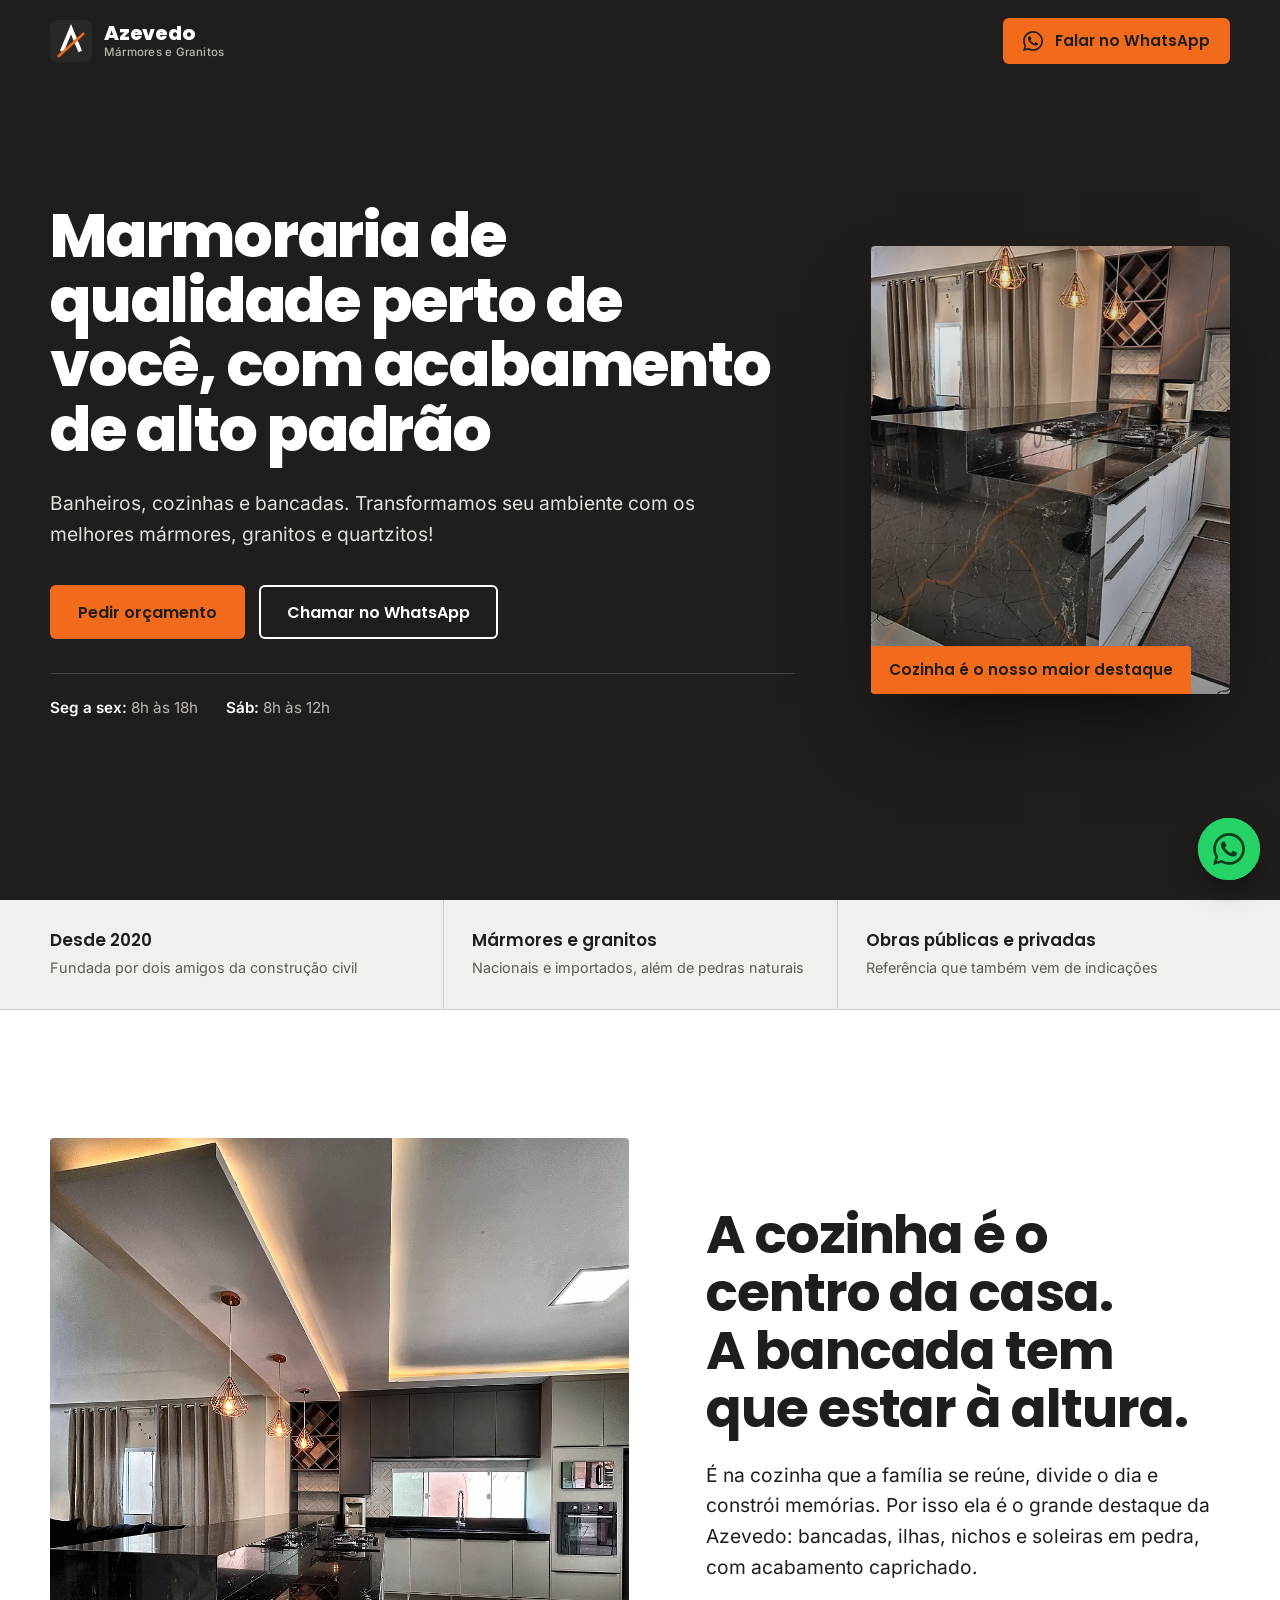
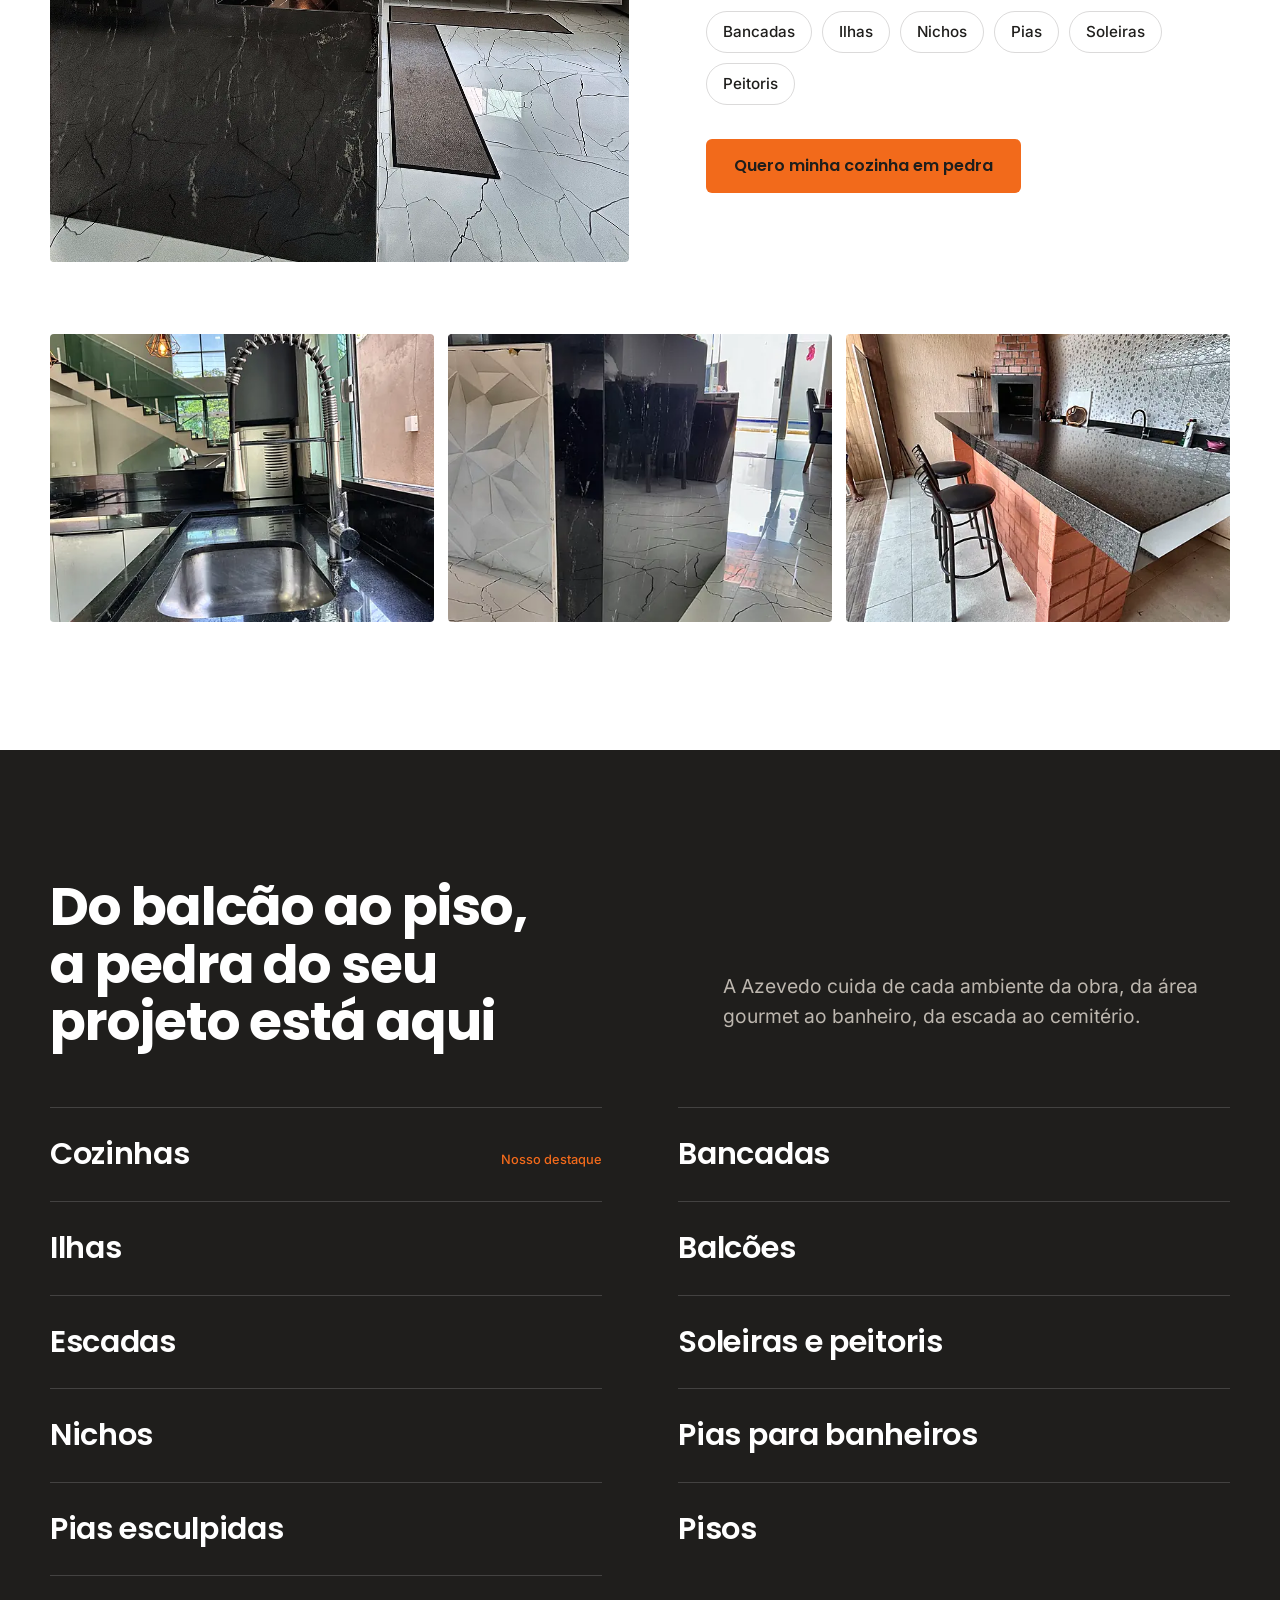
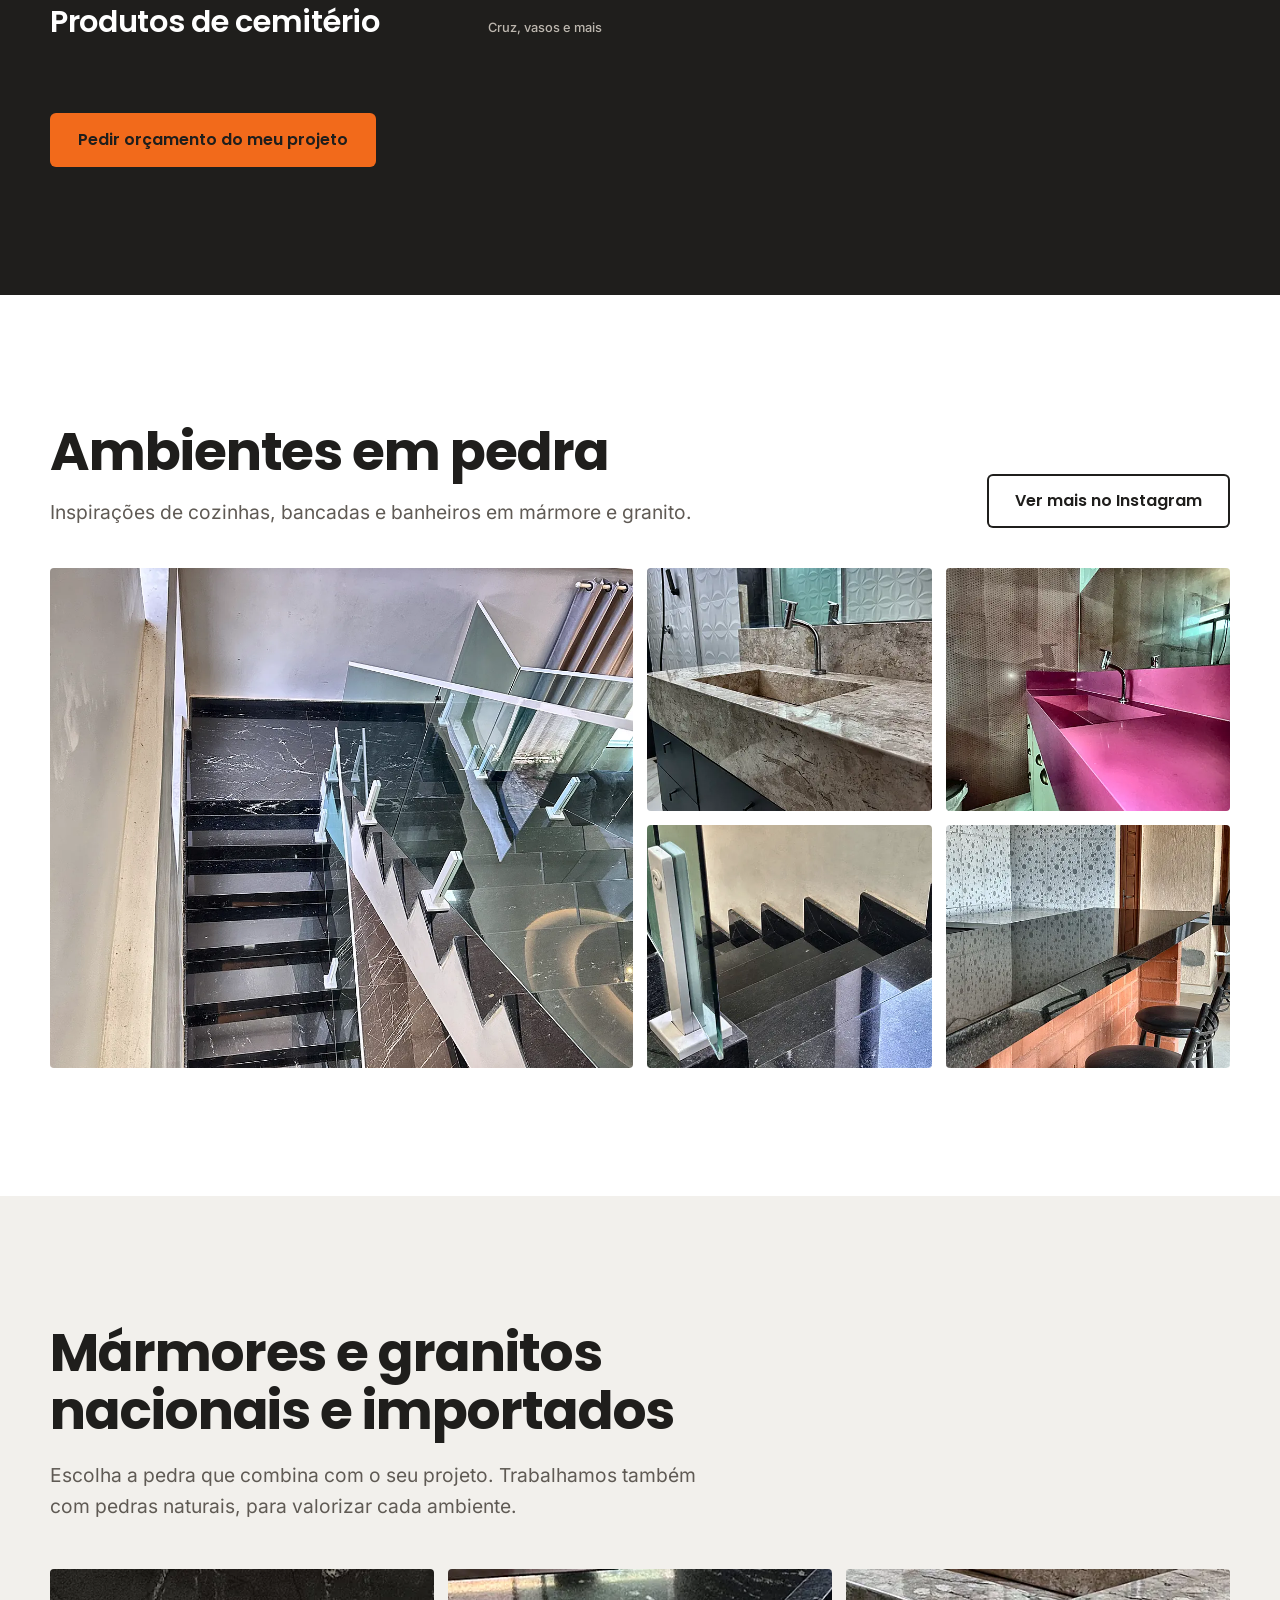
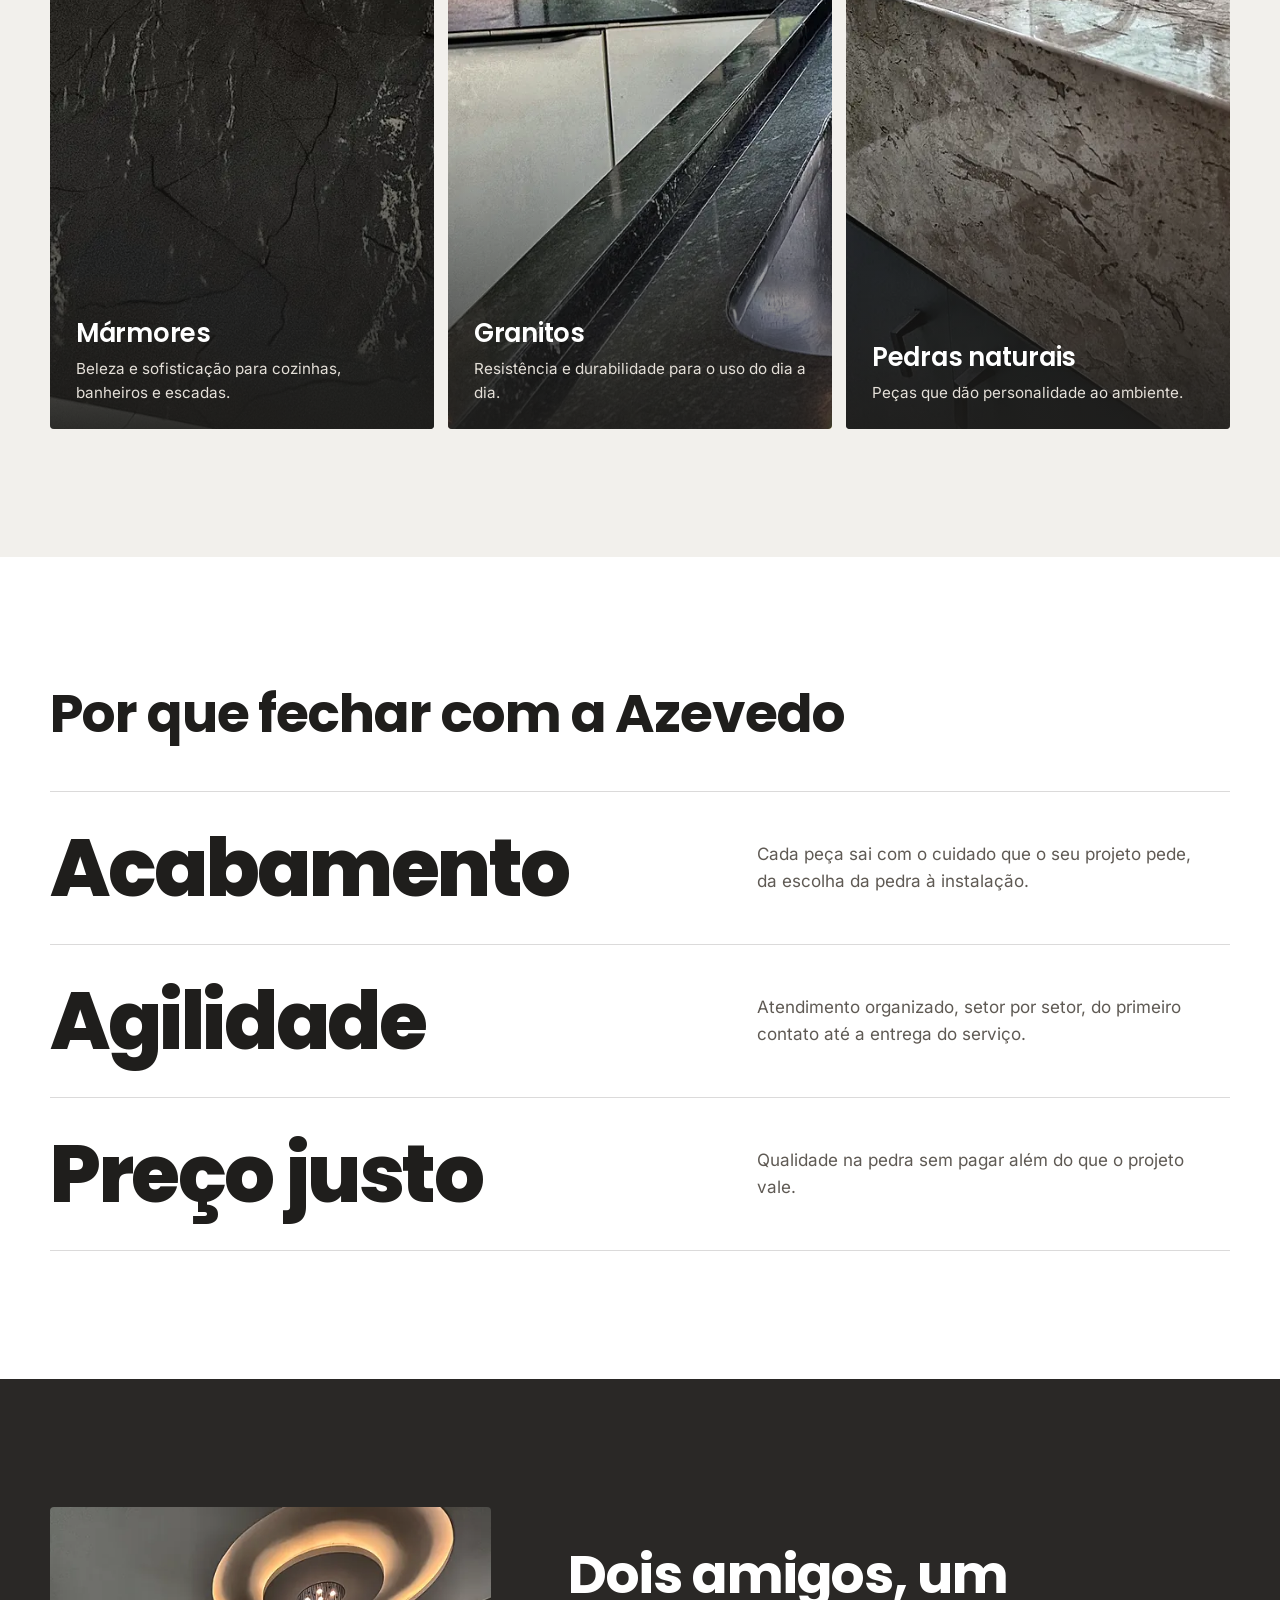
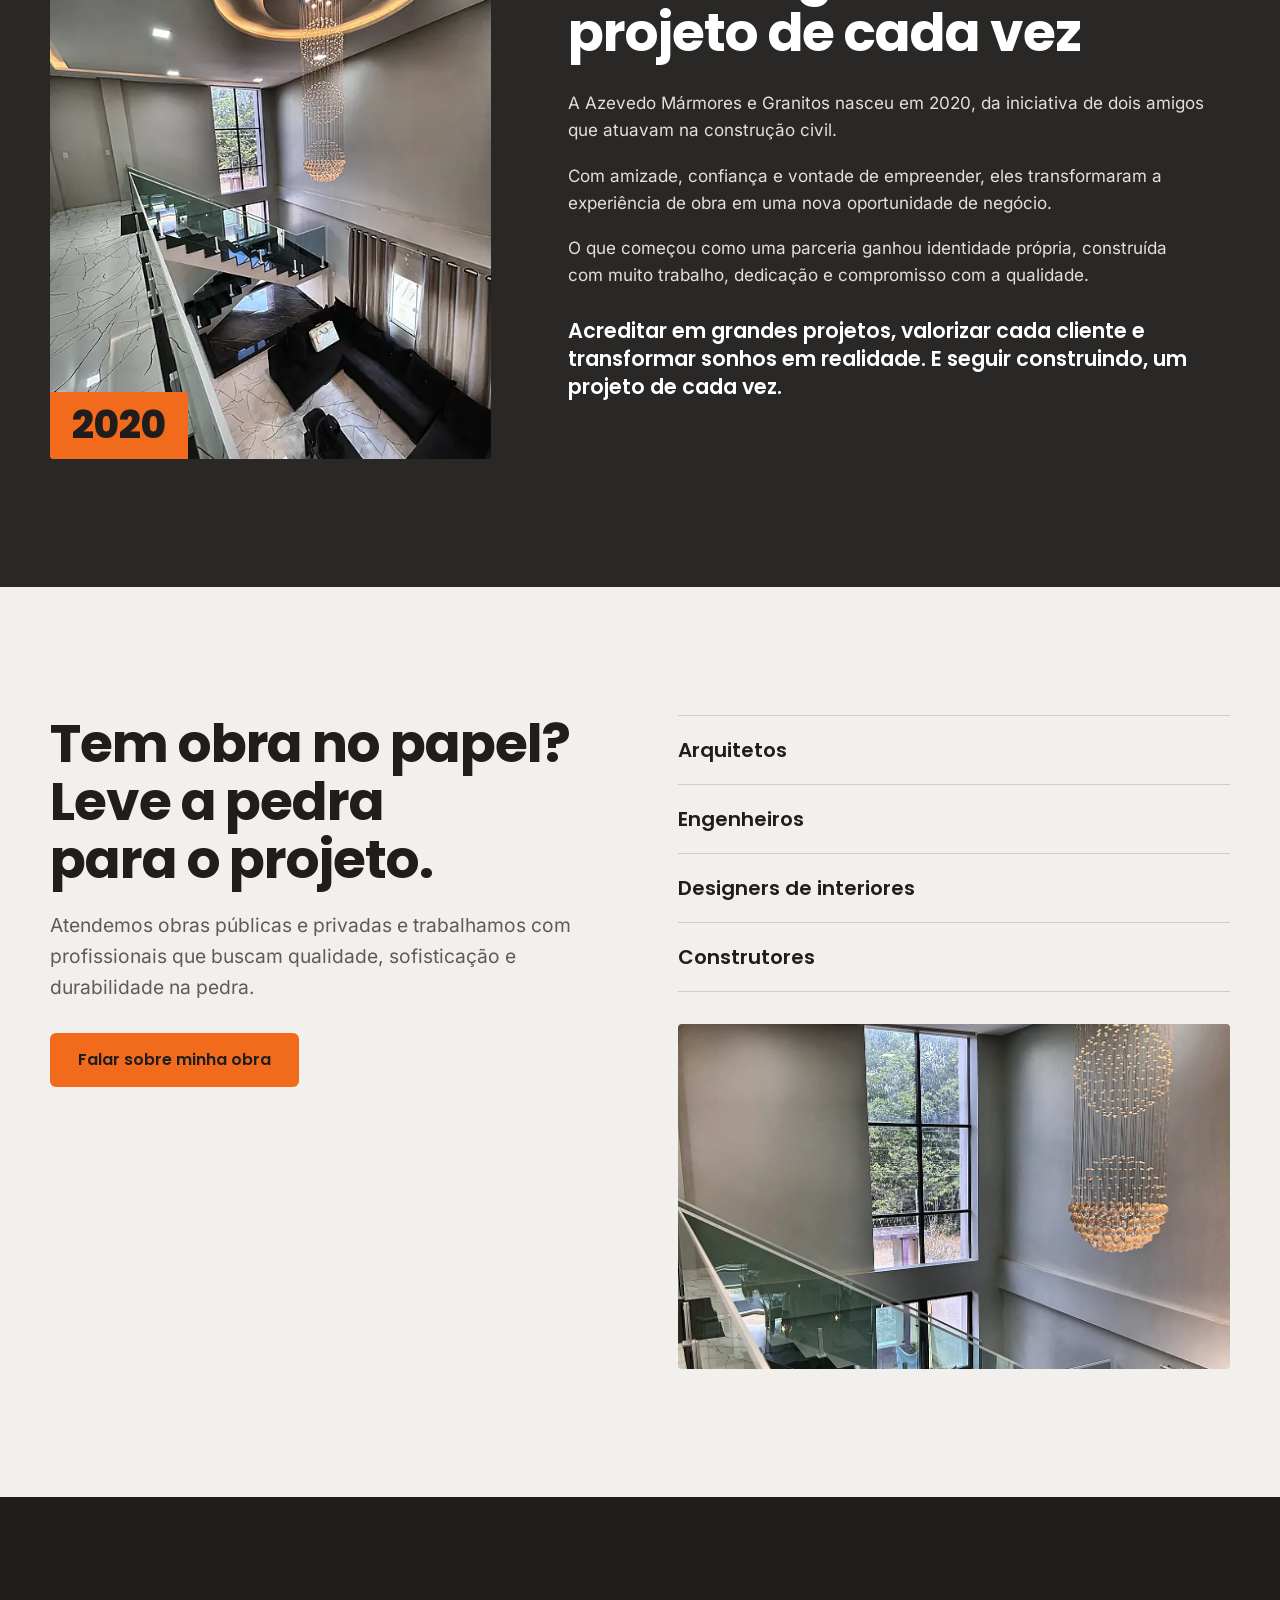
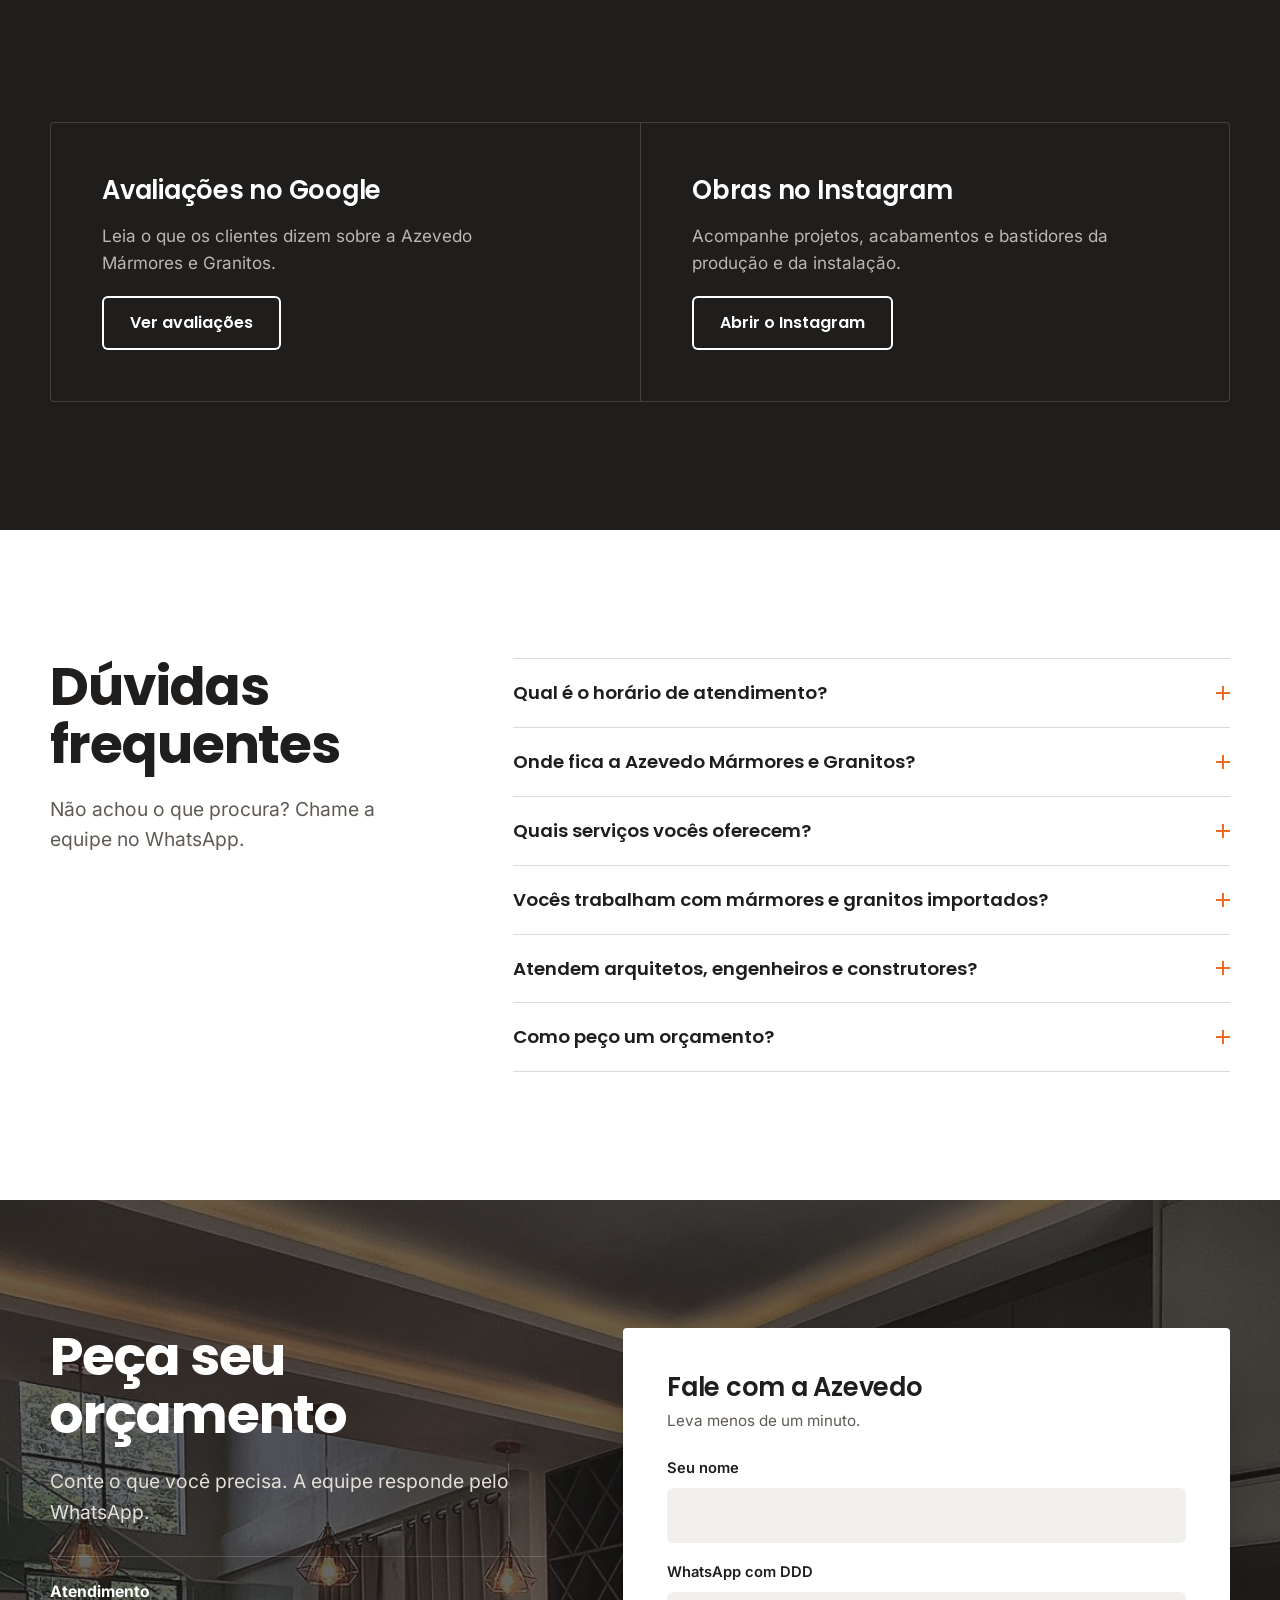
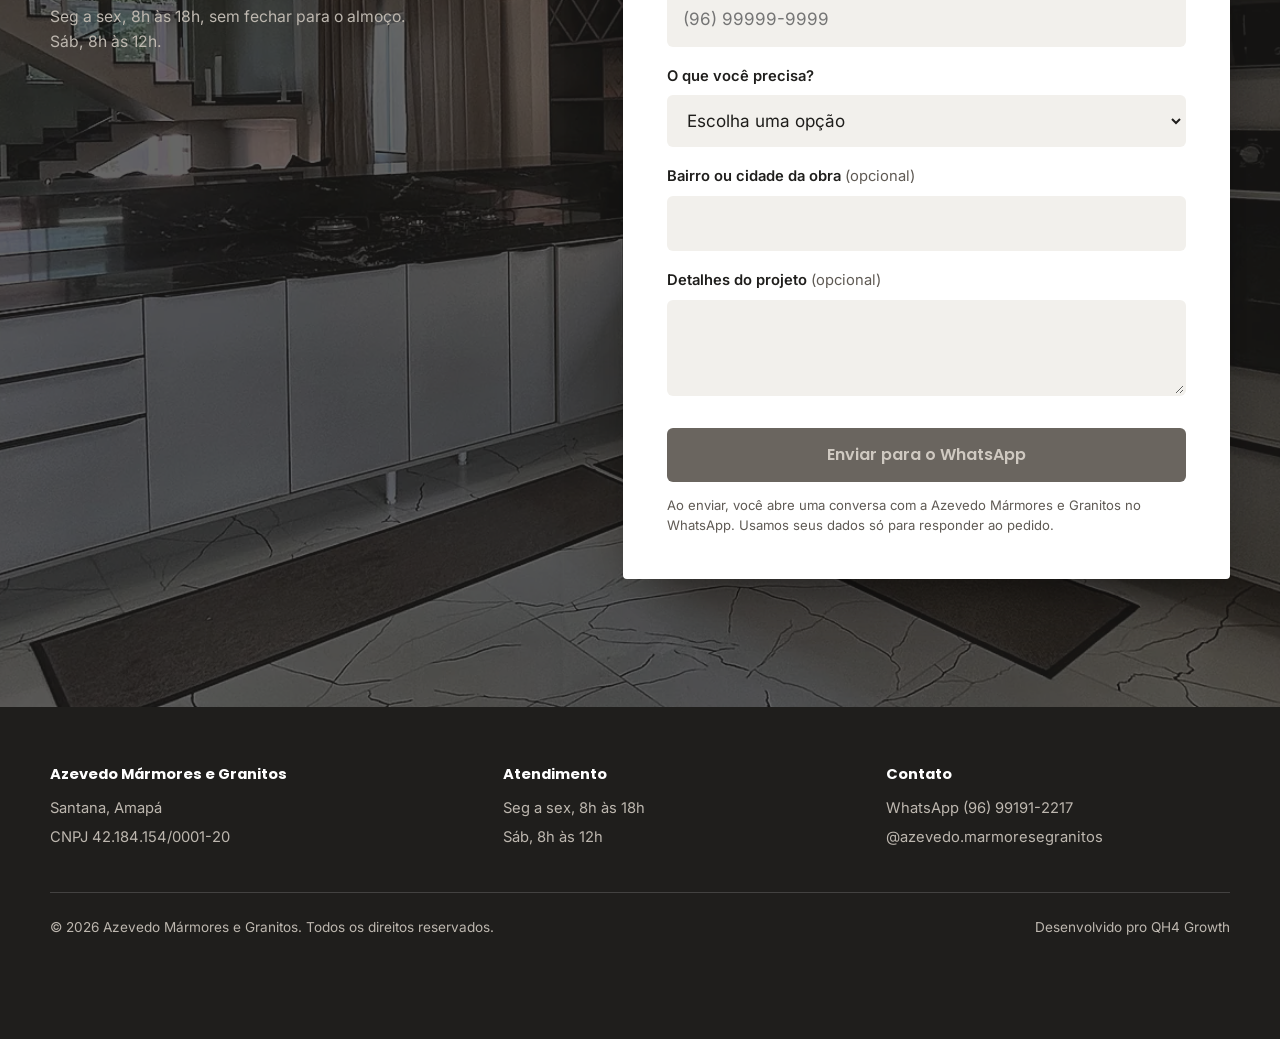
==== commit a8ecdad9: "Add files via upload" ====
--- a/index.html
+++ b/index.html
@@ -24,12 +24,8 @@
   <meta name="twitter:description" content="Cozinhas, bancadas, ilhas, escadas e mais, com acabamento e agilidade.">
   <meta name="twitter:image" content="https://www.azevedomarmoraria.com.br/assets/img/og-azevedo.jpg">
 
-  <link rel="icon" type="image/svg+xml" href="assets/img/favicon.svg">
-  <link rel="apple-touch-icon" href="assets/img/apple-touch-icon.png">
-  <link rel="manifest" href="site.webmanifest">
-  <link rel="preload" as="image" href="assets/img/hero-cozinha.jpg" fetchpriority="high">
-  <link rel="preload" as="font" type="font/woff2" href="assets/fonts/poppins-latin-800-normal.woff2" crossorigin>
-  <link rel="preload" as="font" type="font/woff2" href="assets/fonts/inter-latin-wght-normal.woff2" crossorigin>
+  <link rel="icon" type="image/svg+xml" href="favicon.svg">
+  <link rel="preload" as="image" href="assets/img/hero-ilha-marmore-escuro-m.webp" imagesrcset="assets/img/hero-ilha-marmore-escuro-m.webp 540w, assets/img/hero-ilha-marmore-escuro.webp 1125w" imagesizes="(max-width:980px) 100vw, 40vw" fetchpriority="high">
   <link rel="stylesheet" href="assets/css/style.css">
   <!-- ============================================================
        [QH4 SLOT 1] GTM (CABEÇALHO)
@@ -107,7 +103,7 @@
         <svg class="marca-sel" viewBox="0 0 64 64" aria-hidden="true"><rect width="64" height="64" rx="10" fill="#2A2826"/><path d="M18 48 L32 14 L46 48" fill="none" stroke="#fff" stroke-width="6"/><path d="M12 56 L52 20" stroke="#F26A1B" stroke-width="4" fill="none"/></svg>
         <span><span class="marca-nome">Azevedo</span><span class="marca-sub">Mármores e Granitos</span></span>
       </a>
-      <a class="btn" href="https://wa.me/5596991912217?text=Ol%C3%A1%2C%20vim%20pelo%20site%20da%20Azevedo%20M%C3%A1rmores%20e%20Granitos%20e%20quero%20um%20or%C3%A7amento." data-wa data-wa-local="header" target="_blank" rel="noopener">
+      <a class="btn" href="https://wa.me/5596991912217?text=Ol%C3%A1%2C%20vim%20pelo%20site%20da%20marmoraria%20e%20gostaria%20de%20mais%20informa%C3%A7%C3%B5es." data-wa data-wa-local="header" target="_blank" rel="noopener">
         <svg viewBox="0 0 24 24" fill="currentColor" aria-hidden="true"><path d="M17.47 14.38c-.3-.15-1.76-.87-2.03-.97-.27-.1-.47-.15-.67.15-.2.3-.77.97-.94 1.17-.17.2-.35.22-.65.07-.3-.15-1.26-.46-2.4-1.48-.89-.79-1.49-1.77-1.66-2.07-.17-.3-.02-.46.13-.61.13-.13.3-.35.45-.52.15-.17.2-.3.3-.5.1-.2.05-.37-.02-.52-.07-.15-.67-1.62-.92-2.22-.24-.58-.49-.5-.67-.51h-.57c-.2 0-.52.07-.8.37-.27.3-1.04 1.02-1.04 2.48 0 1.46 1.07 2.88 1.22 3.08.15.2 2.1 3.2 5.08 4.49.71.31 1.26.49 1.69.63.71.23 1.36.2 1.87.12.57-.09 1.76-.72 2.01-1.41.25-.69.25-1.29.17-1.41-.07-.12-.27-.2-.57-.35zM12.04 21.8h-.01a9.87 9.87 0 0 1-5.03-1.38l-.36-.21-3.74.98 1-3.65-.24-.37a9.86 9.86 0 0 1-1.51-5.26c0-5.45 4.44-9.88 9.89-9.88 2.64 0 5.12 1.03 6.99 2.9a9.82 9.82 0 0 1 2.89 6.99c0 5.45-4.44 9.88-9.88 9.88zM20.52 3.45A11.8 11.8 0 0 0 12.05 0C5.5 0 .16 5.34.16 11.89c0 2.1.55 4.14 1.59 5.95L.06 24l6.3-1.65a11.88 11.88 0 0 0 5.68 1.45h.01c6.55 0 11.89-5.34 11.89-11.89 0-3.18-1.24-6.16-3.48-8.4z"/></svg>
         <span>Falar no WhatsApp</span>
       </a>
@@ -119,19 +115,19 @@
     <section class="hero" id="inicio">
       <div class="wrap hero-grid">
         <div class="hero-txt">
-          <h1 class="h1">Marmoraria perto de você, em Santana (AP)</h1>
-          <p class="lead">Cozinhas, bancadas, escadas e muito mais em mármores e granitos, com acabamento caprichado e atendimento ágil do primeiro contato à entrega.</p>
+          <h1 class="h1">Marmoraria de qualidade perto de você, com acabamento de alto padrão</h1>
+          <p class="lead">Banheiros, cozinhas e bancadas. Transformamos seu ambiente com os melhores mármores, granitos e quartzitos!</p>
           <div class="hero-acoes">
-            <a class="btn" href="#orcamento" data-evento="cta_hero_orcamento">Pedir orçamento</a>
-            <a class="btn btn-linha" href="https://wa.me/5596991912217?text=Ol%C3%A1%2C%20vim%20pelo%20site%20da%20Azevedo%20M%C3%A1rmores%20e%20Granitos%20e%20quero%20um%20or%C3%A7amento." data-wa data-wa-local="hero" target="_blank" rel="noopener">Chamar no WhatsApp</a>
+            <a class="btn" href="https://wa.me/5596991912217?text=Ol%C3%A1%2C%20vim%20pelo%20site%20da%20marmoraria%20e%20gostaria%20de%20solicitar%20um%20or%C3%A7amento." data-wa data-wa-msg="orcamento" data-wa-local="hero_orcamento" data-evento="cta_hero_orcamento" target="_blank" rel="noopener">Pedir orçamento</a>
+            <a class="btn btn-linha" href="https://wa.me/5596991912217?text=Ol%C3%A1%2C%20vim%20pelo%20site%20da%20marmoraria%20e%20gostaria%20de%20mais%20informa%C3%A7%C3%B5es." data-wa data-wa-local="hero" target="_blank" rel="noopener">Chamar no WhatsApp</a>
           </div>
           <p class="hero-info">
-            <span><strong>Seg a sex:</strong> 8h às 18h, sem fechar para o almoço</span>
+            <span><strong>Seg a sex:</strong> 8h às 18h</span>
             <span><strong>Sáb:</strong> 8h às 12h</span>
           </p>
         </div>
         <div class="slab">
-          <img src="assets/img/hero-cozinha.jpg" width="1500" height="844" alt="Cozinha com bancada e painel de mármore escuro" fetchpriority="high" data-parallax>
+          <img src="assets/img/hero-ilha-marmore-escuro.webp" srcset="assets/img/hero-ilha-marmore-escuro-m.webp 540w, assets/img/hero-ilha-marmore-escuro.webp 1125w" sizes="(max-width:980px) 100vw, 40vw" width="1125" height="1500" alt="Ilha de cozinha em mármore escuro com cascata e bancada de granito" fetchpriority="high" data-parallax>
           <svg class="veio" viewBox="0 0 400 500" preserveAspectRatio="none" aria-hidden="true" focusable="false">
             <path class="v-main" pathLength="1" d="M-1.6 478.2 L-3.1 455.7 L9.7 447.3 L18.1 434.5 L27.4 422.5 L37.8 411.7 L40.9 393.7 L52.6 384.1 L61.5 371.8 L87.9 376.6 L98.7 366.1 L107.1 353.3 L116.2 341.2 L123.9 327.7 L130.5 313.2 L140.6 302.0 L154.3 294.4 L164.5 283.3 L179.6 277.1 L189.2 265.5 L199.9 254.9 L216.7 250.3 L228.4 240.7 L235.5 226.6 L244.5 214.4 L256.8 205.4 L274.4 201.7 L281.8 187.8 L289.8 174.7 L303.4 166.9 L308.6 151.0 L317.3 138.5 L331.1 131.0 L343.0 121.6 L352.7 110.1 L365.0 101.0 L362.5 77.6 L378.2 71.9 L384.8 57.4 L389.2 40.7 L402.7 32.9"/>
             <path class="v-b" pathLength="1" d="M153.3 327.9 L169.2 341.7 L179.7 359.0 L187.6 378.0 L193.1 398.6 L203.8 415.8 L217.3 431.2 L231.3 446.2 L238.4 465.7 L242.6 487.1 L253.6 504.1"/>
@@ -149,7 +145,6 @@
           <li>Desde 2020<span>Fundada por dois amigos da construção civil</span></li>
           <li>Mármores e granitos<span>Nacionais e importados, além de pedras naturais</span></li>
           <li>Obras públicas e privadas<span>Referência que também vem de indicações</span></li>
-          <li>Sem fechar para o almoço<span>Seg a sex, 8h às 18h. Sáb, 8h às 12h</span></li>
         </ul>
       </div>
     </section>
@@ -157,30 +152,7 @@
     <!-- COZINHA -->
     <section class="sec sec-branco" id="cozinha">
       <div class="wrap coz">
-        <figure class="coz-fig rv">
-          <svg viewBox="0 0 640 440" role="img" aria-label="Ilustração de uma ilha de cozinha com bancada de pedra">
-            <defs>
-              <pattern id="mar" patternUnits="userSpaceOnUse" width="640" height="440"><image href="assets/img/tex-marmore.jpg" width="640" height="480" preserveAspectRatio="xMidYMid slice"/></pattern>
-              <pattern id="mar2" patternUnits="userSpaceOnUse" width="640" height="440"><image href="assets/img/tex-marmore.jpg" x="-120" y="-60" width="900" height="675" preserveAspectRatio="xMidYMid slice"/></pattern>
-            </defs>
-            <ellipse cx="335" cy="392" rx="290" ry="12" fill="#1F1E1C" opacity=".14"/>
-            <g stroke="#1F1E1C" stroke-width="2"><line x1="170" y1="0" x2="170" y2="58"/><line x1="320" y1="0" x2="320" y2="40"/><line x1="470" y1="0" x2="470" y2="58"/></g>
-            <g fill="#2A2826"><path d="M140 100 q30 -42 60 0z"/><path d="M290 82 q30 -42 60 0z"/><path d="M440 100 q30 -42 60 0z"/></g>
-            <g fill="#F26A1B"><circle cx="170" cy="105" r="5"/><circle cx="320" cy="87" r="5"/><circle cx="470" cy="105" r="5"/></g>
-            <rect x="112" y="214" width="408" height="166" fill="#2A2826"/>
-            <g stroke="#3D3935" stroke-width="2"><line x1="248" y1="214" x2="248" y2="380"/><line x1="384" y1="214" x2="384" y2="380"/></g>
-            <g stroke="#F26A1B" stroke-width="3" stroke-linecap="round"><line x1="166" y1="244" x2="194" y2="244"/><line x1="302" y1="244" x2="330" y2="244"/><line x1="438" y1="244" x2="466" y2="244"/></g>
-            <polygon points="84,182 556,182 592,150 120,150" fill="url(#mar2)"/>
-            <rect x="84" y="182" width="472" height="34" fill="url(#mar)"/>
-            <polygon points="520,216 556,182 556,380 520,380" fill="url(#mar2)"/>
-            <rect x="520" y="216" width="36" height="164" fill="url(#mar)" opacity=".0"/>
-            <rect x="520" y="216" width="36" height="164" fill="none" stroke="#1F1E1C" stroke-opacity=".25"/>
-            <path d="M112 168 L240 160 L300 170 L420 156 L512 166" fill="none" stroke="#F26A1B" stroke-width="2.5" stroke-linecap="round" stroke-linejoin="round"/>
-            <g stroke="#5F5A54" stroke-width="1.5"><line x1="84" y1="416" x2="592" y2="416"/><line x1="84" y1="408" x2="84" y2="424"/><line x1="592" y1="408" x2="592" y2="424"/></g>
-            <rect x="296" y="404" width="96" height="24" fill="#F2F0EC"/>
-            <text x="344" y="421" text-anchor="middle" font-family="Inter,sans-serif" font-size="14" font-weight="600" fill="#5F5A54">ilha</text>
-          </svg>
-        </figure>
+        <figure class="coz-fig rv"><img src="assets/img/cozinha-ampla-bancada-escura.webp" srcset="assets/img/cozinha-ampla-bancada-escura-m.webp 540w, assets/img/cozinha-ampla-bancada-escura.webp 1125w" sizes="(max-width:980px) 100vw, 52vw" width="1125" height="1500" alt="Cozinha com ilha em mármore escuro e iluminação em LED" loading="lazy"></figure>
         <div class="coz-txt rv">
           <h2 class="h2">A cozinha é o centro da casa. A bancada tem que estar à altura.</h2>
           <p class="lead">É na cozinha que a família se reúne, divide o dia e constrói memórias. Por isso ela é o grande destaque da Azevedo: bancadas, ilhas, nichos e soleiras em pedra, com acabamento caprichado.</p>
@@ -191,9 +163,9 @@
         </div>
       </div>
       <div class="wrap coz-fotos rv">
-        <figure class="foto"><img src="assets/img/foto-cozinha-1.jpg" width="1200" height="900" loading="lazy" alt="Cozinha com ilha e painéis de pedra escura"></figure>
-        <figure class="foto"><img src="assets/img/foto-cozinha-2.jpg" width="1200" height="900" loading="lazy" alt="Bancada de pedra clara com churrasqueira e banquetas"></figure>
-        <figure class="foto"><img src="assets/img/foto-cozinha-3.jpg" width="1200" height="900" loading="lazy" alt="Detalhe de acabamento em bancada de pedra"></figure>
+        <figure class="foto"><img src="assets/img/pia-granito-preto-torneira.webp" srcset="assets/img/pia-granito-preto-torneira-m.webp 540w, assets/img/pia-granito-preto-torneira.webp 1125w" sizes="(max-width:980px) 100vw, 33vw" width="1125" height="1500" alt="Pia em granito preto com torneira gourmet" loading="lazy"></figure>
+        <figure class="foto"><img src="assets/img/ilha-cascata-marmore-escuro.webp" srcset="assets/img/ilha-cascata-marmore-escuro-m.webp 540w, assets/img/ilha-cascata-marmore-escuro.webp 1125w" sizes="(max-width:980px) 100vw, 33vw" width="1125" height="1500" alt="Ilha com lateral em cascata de mármore escuro" loading="lazy"></figure>
+        <figure class="foto"><img src="assets/img/bancada-granito-churrasqueira.webp" srcset="assets/img/bancada-granito-churrasqueira-m.webp 540w, assets/img/bancada-granito-churrasqueira.webp 1125w" sizes="(max-width:980px) 100vw, 33vw" width="1125" height="1500" alt="Bancada de granito com churrasqueira e banquetas" loading="lazy"></figure>
       </div>
     </section>
 
@@ -232,11 +204,12 @@
           <a class="btn btn-linha" href="https://www.instagram.com/azevedo.marmoresegranitos/" target="_blank" rel="noopener" data-evento="clique_instagram_galeria">Ver mais no Instagram</a>
         </div>
         <div class="galeria rv">
-          <figure class="foto"><img src="assets/img/foto-obra-1.jpg" width="1200" height="1200" loading="lazy" alt="Banheiro com parede e bancada em mármore claro de veios dourados"></figure>
-          <figure class="foto"><img src="assets/img/foto-obra-2.jpg" width="1000" height="770" loading="lazy" alt="Bancada de pedra em ambiente"></figure>
-          <figure class="foto"><img src="assets/img/foto-obra-3.jpg" width="1000" height="770" loading="lazy" alt="Escada em pedra"></figure>
-          <figure class="foto"><img src="assets/img/foto-obra-4.jpg" width="1000" height="770" loading="lazy" alt="Pia de banheiro em pedra"></figure>
-          <figure class="foto"><img src="assets/img/foto-obra-5.jpg" width="1000" height="770" loading="lazy" alt="Piso ou soleira em pedra"></figure>
+          <figure class="foto"><img src="assets/img/escada-marmore-preto-vidro.webp" srcset="assets/img/escada-marmore-preto-vidro-m.webp 540w, assets/img/escada-marmore-preto-vidro.webp 1125w" sizes="(max-width:980px) 100vw, 50vw" width="1125" height="1500" alt="Escada com degraus em mármore escuro e guarda-corpo de vidro" loading="lazy"></figure>
+          <figure class="foto"><img src="assets/img/pia-esculpida-pedra-bege.webp" srcset="assets/img/pia-esculpida-pedra-bege-m.webp 540w, assets/img/pia-esculpida-pedra-bege.webp 1125w" sizes="(max-width:980px) 50vw, 25vw" width="1125" height="1500" alt="Pia esculpida em pedra bege com torneira" loading="lazy"></figure>
+
+          <figure class="foto"><img src="assets/img/bancada-quartzo-rosa-pia.webp" srcset="assets/img/bancada-quartzo-rosa-pia-m.webp 540w, assets/img/bancada-quartzo-rosa-pia.webp 1125w" sizes="(max-width:980px) 50vw, 25vw" width="1125" height="1500" alt="Bancada de quartzo rosa com pia integrada" loading="lazy"></figure>
+          <figure class="foto"><img src="assets/img/degraus-marmore-detalhe.webp" srcset="assets/img/degraus-marmore-detalhe-m.webp 540w, assets/img/degraus-marmore-detalhe.webp 1125w" sizes="(max-width:980px) 50vw, 25vw" width="1125" height="1500" alt="Degraus de mármore escuro com guarda-corpo de vidro" loading="lazy"></figure>
+          <figure class="foto"><img src="assets/img/bancada-granito-area-gourmet.webp" srcset="assets/img/bancada-granito-area-gourmet-m.webp 540w, assets/img/bancada-granito-area-gourmet.webp 1125w" sizes="(max-width:980px) 50vw, 25vw" width="1125" height="1500" alt="Bancada de granito em área gourmet com banquetas" loading="lazy"></figure>
         </div>
       </div>
     </section>
@@ -250,15 +223,15 @@
         </div>
         <div class="ped rv">
           <article class="ped-item ped-claro">
-            <img src="assets/img/pedra-marmore.jpg" width="1200" height="900" loading="lazy" alt="Mármore claro com veios dourados">
+            <img src="assets/img/textura-marmore-piso.webp" srcset="assets/img/textura-marmore-piso-m.webp 700w, assets/img/textura-marmore-piso.webp 1400w" sizes="(max-width:980px) 100vw, 33vw" width="1400" height="617" alt="Mármore branco com veios escuros" loading="lazy">
             <div class="ped-txt"><h3 class="h3">Mármores</h3><p>Beleza e sofisticação para cozinhas, banheiros e escadas.</p></div>
           </article>
           <article class="ped-item">
-            <img src="assets/img/tex-granito.jpg" width="1200" height="900" loading="lazy" alt="Textura de granito escuro">
+            <img src="assets/img/textura-granito-escuro.webp" srcset="assets/img/textura-granito-escuro-m.webp 700w, assets/img/textura-granito-escuro.webp 1400w" sizes="(max-width:980px) 100vw, 33vw" width="1400" height="1050" alt="Pedra escura com veios claros" loading="lazy">
             <div class="ped-txt"><h3 class="h3">Granitos</h3><p>Resistência e durabilidade para o uso do dia a dia.</p></div>
           </article>
           <article class="ped-item">
-            <img src="assets/img/tex-pedra.jpg" width="1200" height="900" loading="lazy" alt="Textura de pedra natural em tons de bege">
+            <img src="assets/img/textura-pedra-bege.webp" srcset="assets/img/textura-pedra-bege-m.webp 700w, assets/img/textura-pedra-bege.webp 1400w" sizes="(max-width:980px) 100vw, 33vw" width="1400" height="1050" alt="Pedra natural em tons de bege" loading="lazy">
             <div class="ped-txt"><h3 class="h3">Pedras naturais</h3><p>Peças que dão personalidade ao ambiente.</p></div>
           </article>
         </div>
@@ -280,7 +253,7 @@
     <!-- HISTÓRIA -->
     <section class="sec sec-grafite" id="historia">
       <div class="wrap hist">
-        <div class="hist-img rv"><img src="assets/img/foto-equipe.jpg" width="1000" height="1250" loading="lazy" alt="Equipe da Azevedo Mármores e Granitos"></div>
+        <div class="hist-img rv"><img src="assets/img/ambiente-escada-pedra.webp" srcset="assets/img/ambiente-escada-pedra-m.webp 540w, assets/img/ambiente-escada-pedra.webp 1125w" sizes="(max-width:980px) 100vw, 40vw" width="1125" height="1500" alt="Escada em pedra e ambiente com iluminação em obra da Azevedo" loading="lazy"></div>
         <div class="hist-txt rv">
           <h2 class="h2">Dois amigos, um projeto de cada vez</h2>
           <p>A Azevedo Mármores e Granitos nasceu em 2020, da iniciativa de dois amigos que atuavam na construção civil.</p>
@@ -305,7 +278,7 @@
           <li>Designers de interiores</li>
           <li>Construtores</li>
         </ul>
-        <figure class="foto prof-foto"><img src="assets/img/foto-profissionais.jpg" width="1200" height="750" loading="lazy" alt="Projeto de pedra desenvolvido com profissionais da obra"></figure></div>
+        <figure class="foto prof-foto"><img src="assets/img/sala-escada-lustre.webp" srcset="assets/img/sala-escada-lustre-m.webp 540w, assets/img/sala-escada-lustre.webp 1125w" sizes="(max-width:980px) 100vw, 50vw" width="1125" height="1500" alt="Escada com pedra e guarda-corpo de vidro em obra residencial" loading="lazy"></figure></div>
       </div>
     </section>
 
@@ -348,7 +321,7 @@
 
     <!-- ORÇAMENTO -->
     <section class="sec sec-escuro orc" id="orcamento">
-      <div class="orc-bg" aria-hidden="true"><img src="assets/img/slab-carvao.jpg" width="1500" height="1100" loading="lazy" alt=""></div>
+      <div class="orc-bg" aria-hidden="true"><img src="assets/img/cozinha-teto-iluminado.webp" srcset="assets/img/cozinha-teto-iluminado-m.webp 800w, assets/img/cozinha-teto-iluminado.webp 1600w" sizes="100vw" width="1600" height="1005" alt="" loading="lazy"></div>
       <div class="wrap orc-in">
         <div class="orc-txt rv">
           <h2 class="h2">Peça seu orçamento</h2>
@@ -401,13 +374,16 @@
     </div>
   </footer>
 
-  <a class="wpp" href="https://wa.me/5596991912217?text=Ol%C3%A1%2C%20vim%20pelo%20site%20da%20Azevedo%20M%C3%A1rmores%20e%20Granitos%20e%20quero%20um%20or%C3%A7amento." data-wa data-wa-local="flutuante" target="_blank" rel="noopener" aria-label="Falar com a Azevedo no WhatsApp">
+  <a class="wpp" href="https://wa.me/5596991912217?text=Ol%C3%A1%2C%20vim%20pelo%20site%20da%20marmoraria%20e%20gostaria%20de%20mais%20informa%C3%A7%C3%B5es." data-wa data-wa-local="flutuante" target="_blank" rel="noopener" aria-label="Falar com a Azevedo no WhatsApp">
     <svg viewBox="0 0 24 24" fill="currentColor" aria-hidden="true"><path d="M17.47 14.38c-.3-.15-1.76-.87-2.03-.97-.27-.1-.47-.15-.67.15-.2.3-.77.97-.94 1.17-.17.2-.35.22-.65.07-.3-.15-1.26-.46-2.4-1.48-.89-.79-1.49-1.77-1.66-2.07-.17-.3-.02-.46.13-.61.13-.13.3-.35.45-.52.15-.17.2-.3.3-.5.1-.2.05-.37-.02-.52-.07-.15-.67-1.62-.92-2.22-.24-.58-.49-.5-.67-.51h-.57c-.2 0-.52.07-.8.37-.27.3-1.04 1.02-1.04 2.48 0 1.46 1.07 2.88 1.22 3.08.15.2 2.1 3.2 5.08 4.49.71.31 1.26.49 1.69.63.71.23 1.36.2 1.87.12.57-.09 1.76-.72 2.01-1.41.25-.69.25-1.29.17-1.41-.07-.12-.27-.2-.57-.35zM12.04 21.8h-.01a9.87 9.87 0 0 1-5.03-1.38l-.36-.21-3.74.98 1-3.65-.24-.37a9.86 9.86 0 0 1-1.51-5.26c0-5.45 4.44-9.88 9.89-9.88 2.64 0 5.12 1.03 6.99 2.9a9.82 9.82 0 0 1 2.89 6.99c0 5.45-4.44 9.88-9.88 9.88zM20.52 3.45A11.8 11.8 0 0 0 12.05 0C5.5 0 .16 5.34.16 11.89c0 2.1.55 4.14 1.59 5.95L.06 24l6.3-1.65a11.88 11.88 0 0 0 5.68 1.45h.01c6.55 0 11.89-5.34 11.89-11.89 0-3.18-1.24-6.16-3.48-8.4z"/></svg>
   </a>
 
+  <script src="assets/js/tracking.js"></script>
   <script src="assets/js/main.js" defer></script>
-  <!-- ============================================================
-       [QH4 SLOT 6] SCRIPTS DE TERCEIROS (antes do fechamento do </body>)
+
+  <!-- ============================================================
+       [QH4 SLOT 6] SCRIPTS DE TERCEIROS (antes do fechamento do   <script src="https://app-validacao-lp-sapp-validacao-lp.vercel.app/api/t" data-lp="lp-azevedo-marmoraria" defer></script>
+</body>)
        O que colar: chat, heatmap (Clarity, Hotjar), CRM/GHL embed etc.
        Exemplo: <script src="https://exemplo.com/widget.js" defer></script>
        ============================================================ -->
@@ -417,7 +393,6 @@
        Não cole nada aqui. WhatsApp, webhook e rótulos de conversão ficam
        em assets/js/tracking.js, objeto QH4_CONFIG.
        ============================================================ -->
-  <script src="assets/js/tracking.js"></script>
 
   <!-- ============================================================
        [QH4 SLOT 8] CONVERSÃO DA PÁGINA DE OBRIGADO
--- a/assets/css/style.css
+++ b/assets/css/style.css
@@ -1,9 +1,9 @@
-/* Azevedo Mármores e Granitos | LP padrão QH4 */
-@font-face{font-family:"Poppins";font-weight:500;font-style:normal;font-display:swap;src:url(../fonts/poppins-latin-500-normal.woff2) format("woff2")}
-@font-face{font-family:"Poppins";font-weight:600;font-style:normal;font-display:swap;src:url(../fonts/poppins-latin-600-normal.woff2) format("woff2")}
-@font-face{font-family:"Poppins";font-weight:700;font-style:normal;font-display:swap;src:url(../fonts/poppins-latin-700-normal.woff2) format("woff2")}
-@font-face{font-family:"Poppins";font-weight:800;font-style:normal;font-display:swap;src:url(../fonts/poppins-latin-800-normal.woff2) format("woff2")}
-@font-face{font-family:"Inter";font-weight:100 900;font-style:normal;font-display:swap;src:url(../fonts/inter-latin-wght-normal.woff2) format("woff2")}
+/* Azevedo Marmores e Granitos | LP padrao QH4 */
+@font-face{font-family:"Poppins";font-weight:500;font-style:normal;font-display:swap;src:url(../fonts/poppins-500.woff2) format("woff2")}
+@font-face{font-family:"Poppins";font-weight:600;font-style:normal;font-display:swap;src:url(../fonts/poppins-600.woff2) format("woff2")}
+@font-face{font-family:"Poppins";font-weight:700;font-style:normal;font-display:swap;src:url(../fonts/poppins-700.woff2) format("woff2")}
+@font-face{font-family:"Poppins";font-weight:800;font-style:normal;font-display:swap;src:url(../fonts/poppins-800.woff2) format("woff2")}
+@font-face{font-family:"Inter";font-weight:100 900;font-style:normal;font-display:swap;src:url(../fonts/inter-var.woff2) format("woff2")}
 
 :root{
   --carvao:#1F1E1C;
@@ -45,7 +45,7 @@
 
 /* tipografia */
 .h1,.h2,.h3{font-family:var(--f-titulo);margin:0;letter-spacing:-.02em;line-height:1.05;text-wrap:balance}
-.h1{font-weight:800;font-size:clamp(2.4rem,5.6vw,4.5rem)}
+.h1{font-weight:800;font-size:clamp(2.2rem,4.8vw,3.9rem)}
 .h2{font-weight:700;font-size:clamp(2rem,4.2vw,3.35rem);line-height:1.08}
 .h3{font-weight:600;font-size:clamp(1.25rem,2vw,1.6rem);line-height:1.2;letter-spacing:-.01em}
 .lead{font-size:clamp(1.05rem,1.5vw,1.25rem);line-height:1.6;max-width:56ch}
@@ -96,15 +96,15 @@
 
 /* faixa de fatos */
 .fatos{background:var(--pedra);border-bottom:1px solid var(--linha-clara)}
-.fatos-lista{list-style:none;margin:0;padding:0;display:grid;grid-template-columns:repeat(4,1fr)}
+.fatos-lista{list-style:none;margin:0;padding:0;display:grid;grid-template-columns:repeat(3,1fr)}
 .fatos-lista li{padding:30px 28px;border-left:1px solid var(--linha-clara);font-family:var(--f-titulo);font-weight:600;font-size:1.05rem;line-height:1.3}
 .fatos-lista li:first-child{border-left:0;padding-left:0}
 .fatos-lista span{display:block;font-family:var(--f-corpo);font-weight:400;font-size:.9rem;color:var(--texto-suave);margin-top:6px;line-height:1.45}
 
 /* cozinha */
 .coz{display:grid;grid-template-columns:minmax(0,1.05fr) minmax(0,.95fr);gap:clamp(32px,6vw,88px);align-items:center}
-.coz-fig{margin:0;background:var(--pedra);border-radius:4px;padding:clamp(16px,3vw,36px)}
-.coz-fig svg{width:100%;height:auto}
+.coz-fig{margin:0;background:var(--pedra);border-radius:4px;overflow:hidden;aspect-ratio:4/5}
+.coz-fig img{width:100%;height:100%;object-fit:cover}
 .coz-txt .lead{margin:22px 0 0}
 .coz-lista{list-style:none;margin:28px 0 34px;padding:0;display:flex;flex-wrap:wrap;gap:10px}
 .coz-lista li{padding:8px 16px;border-radius:999px;border:1.5px solid var(--linha-clara);font-size:.95rem;font-weight:500}
@@ -226,7 +226,7 @@
   .hero{padding-top:110px}
   .slab{aspect-ratio:16/11;max-height:420px}
   .fatos-lista{grid-template-columns:repeat(2,1fr)}
-  .fatos-lista li:nth-child(3){border-left:0;padding-left:0}
+  .fatos-lista li:nth-child(3){border-left:0;padding-left:0;grid-column:1/-1}
   .fatos-lista li:nth-child(n+3){border-top:1px solid var(--linha-clara)}
   .serv-lista{grid-template-columns:1fr}
   .ped{flex-direction:column;height:auto}
@@ -271,3 +271,8 @@
   .galeria .foto:first-child{grid-column:span 2;grid-row:span 1}
   .coz-fotos{grid-template-columns:1fr}
 }
+
+.slab img{object-position:50% 40%}
+.prof-foto img{object-position:50% 38%}
+.galeria .foto img,.coz-fotos .foto img{object-position:50% 50%}
+@media (max-width:980px){.coz-fig{aspect-ratio:4/3}.coz-fig img{object-position:50% 55%}.hist-img img{object-position:50% 40%}}
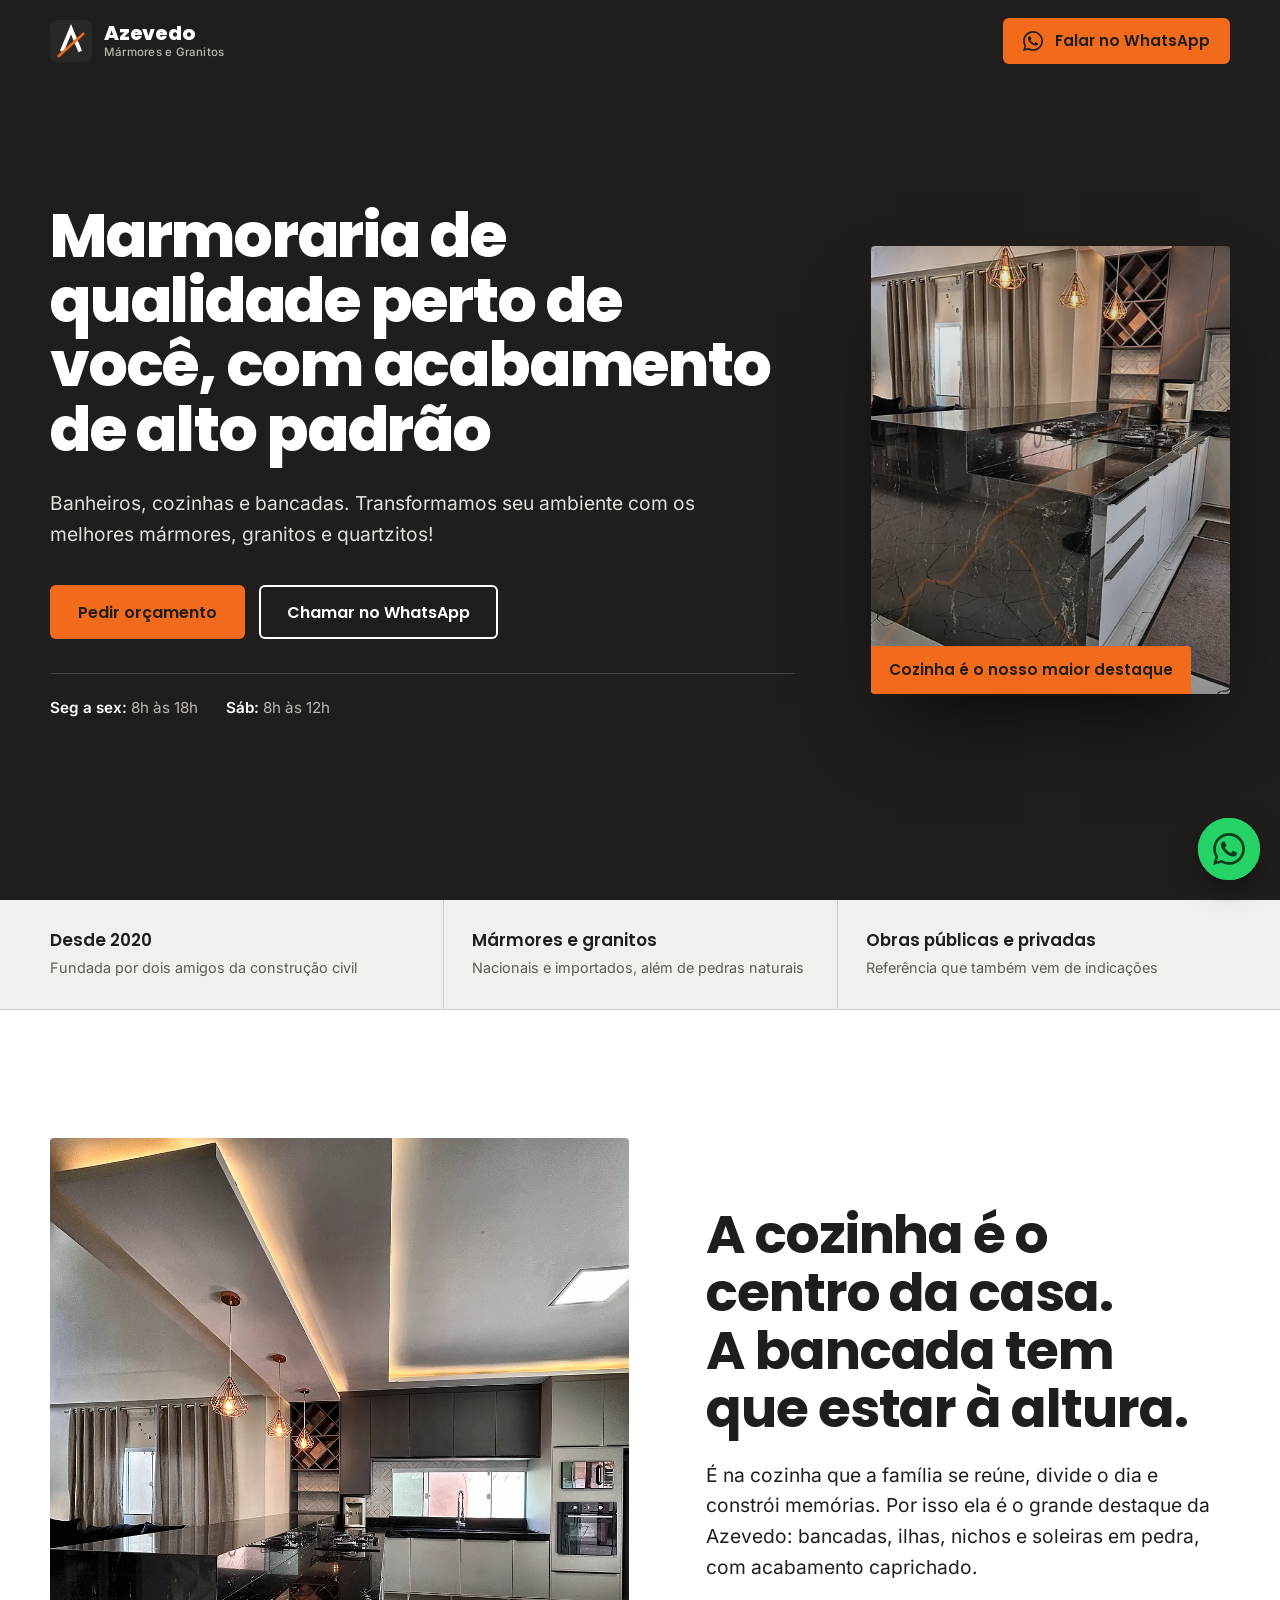
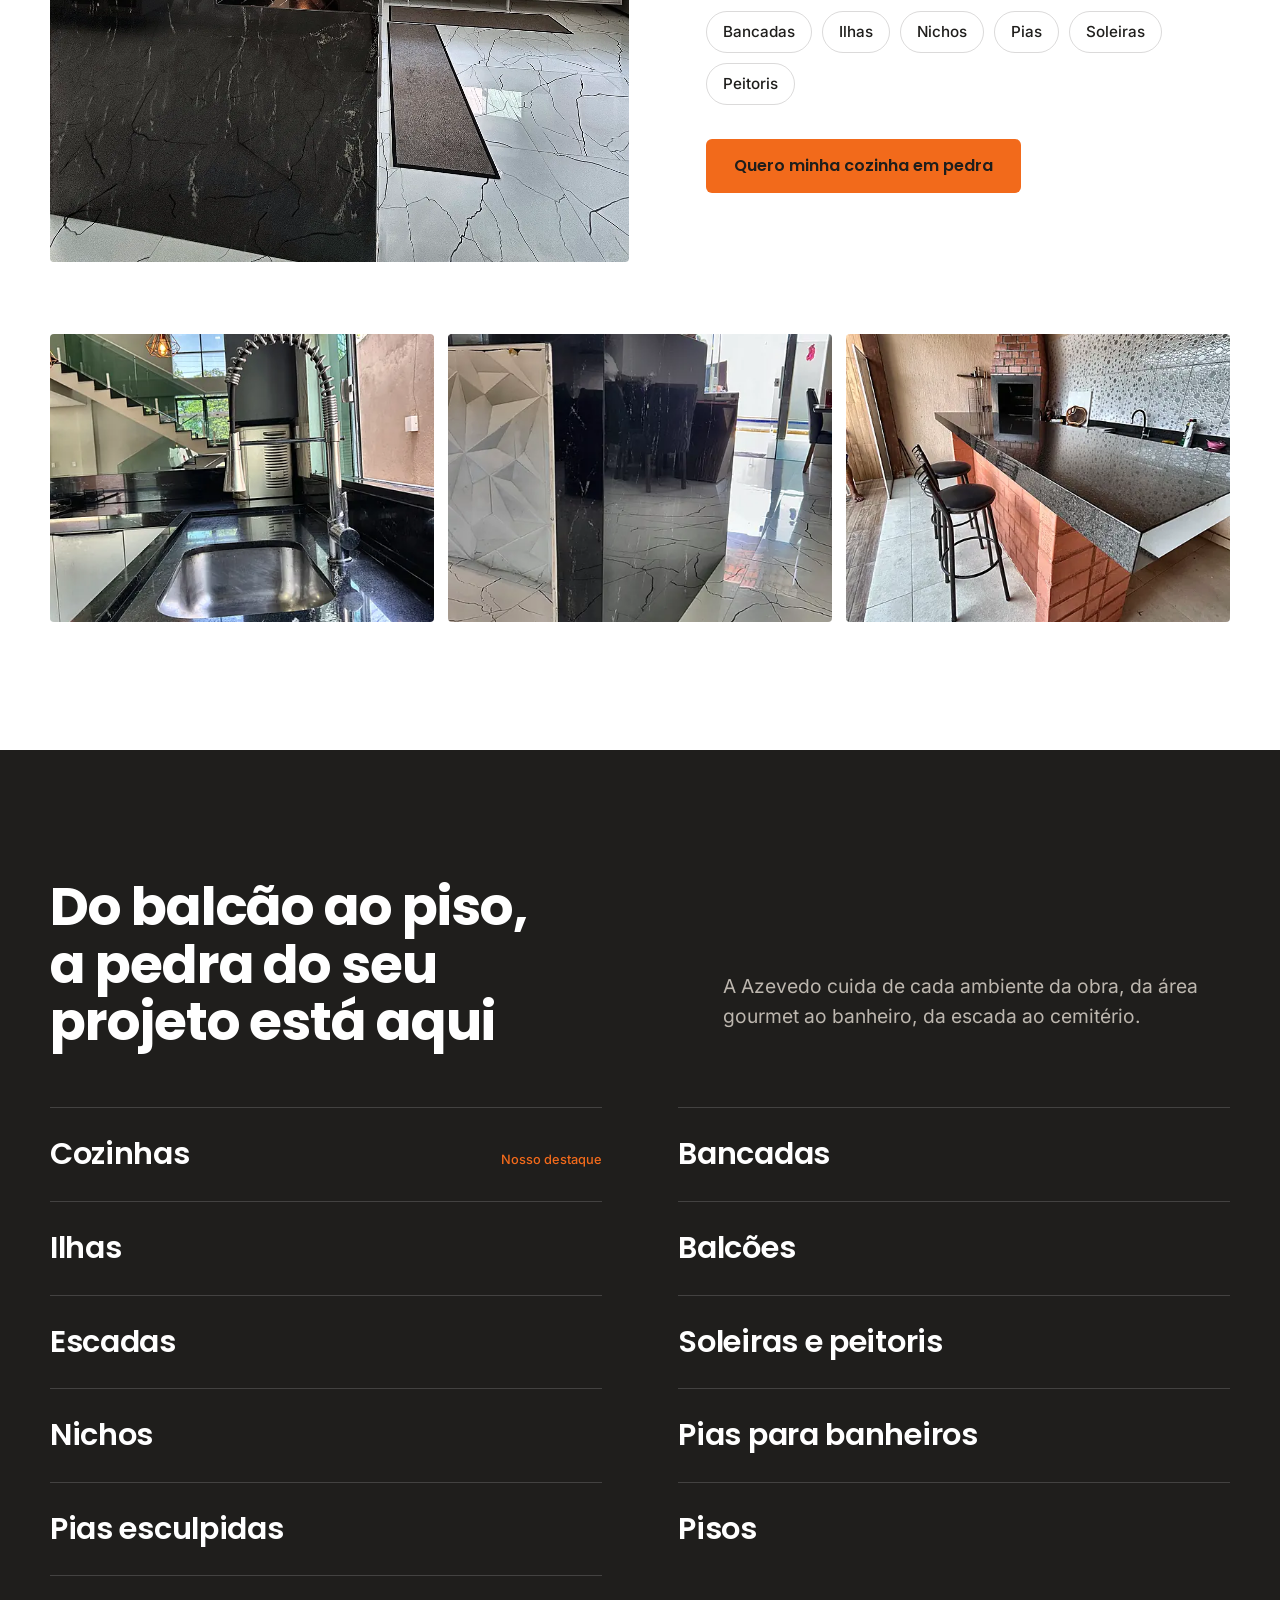
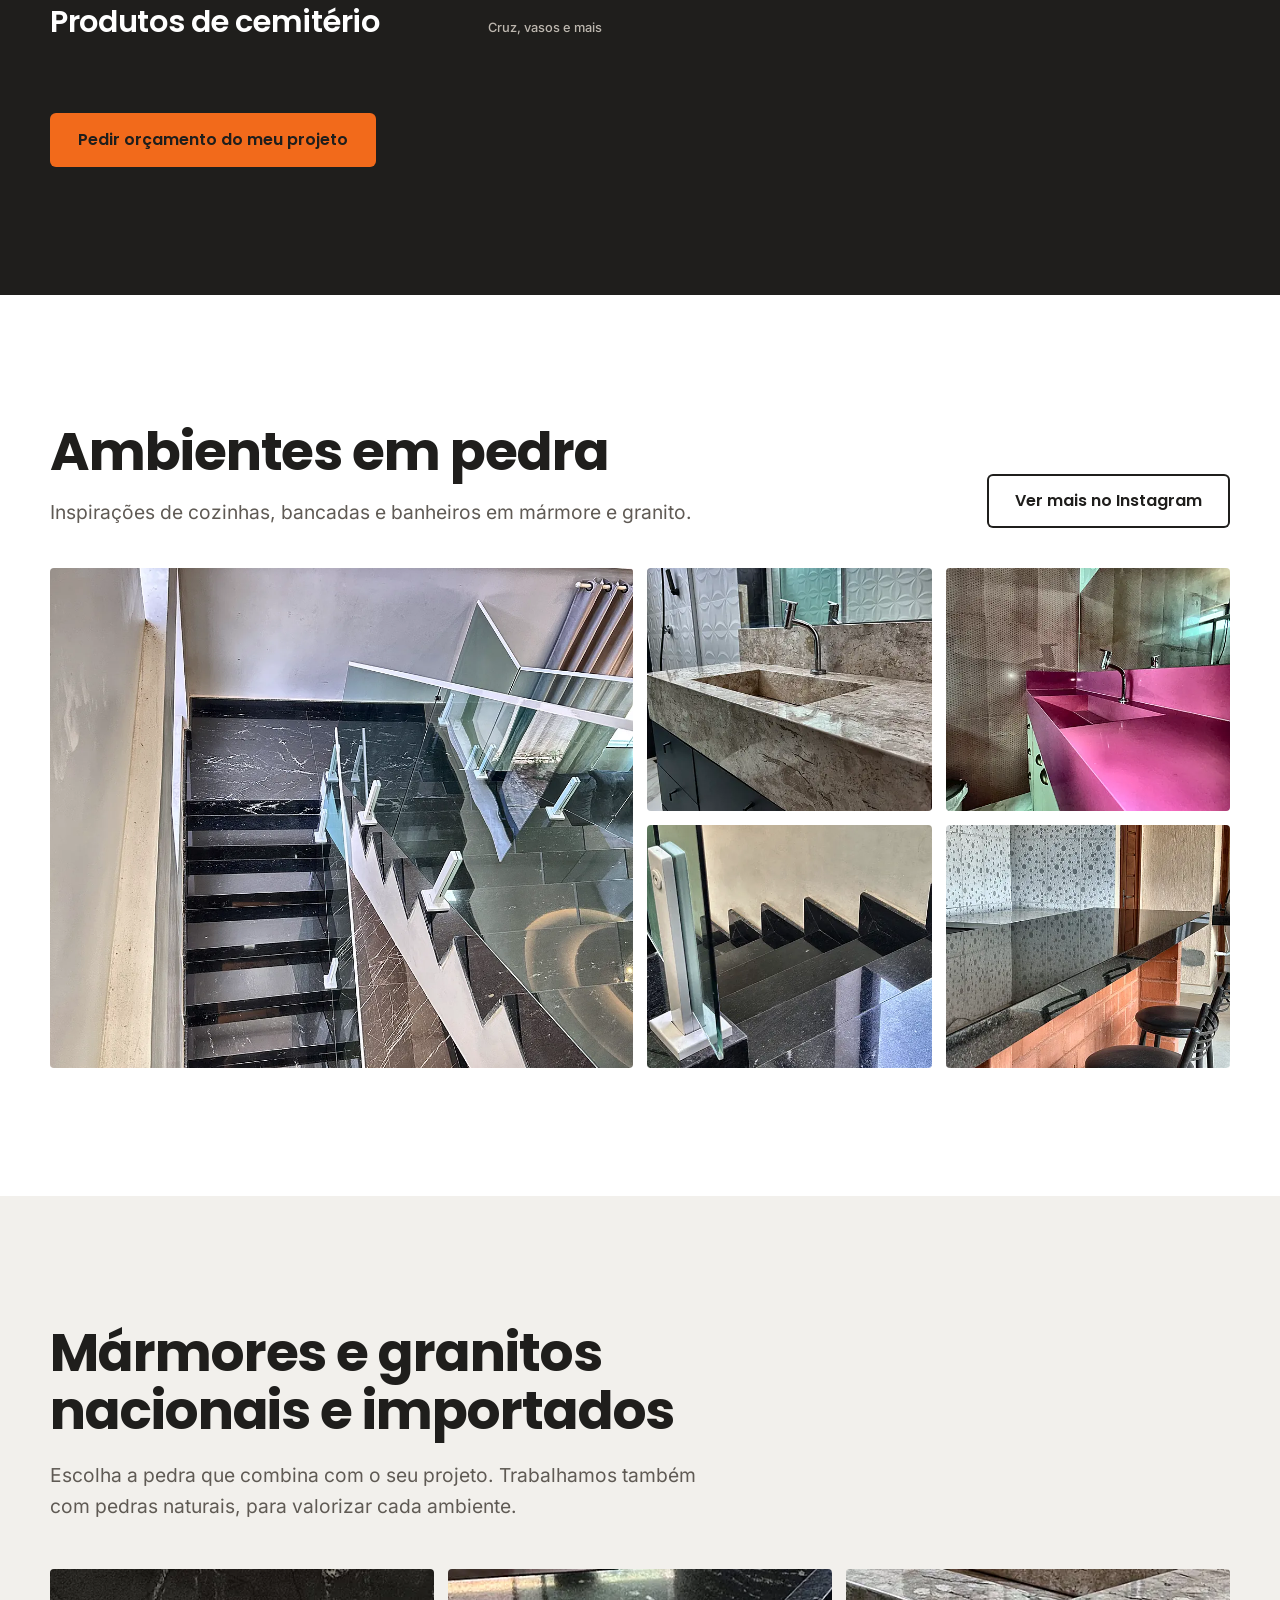
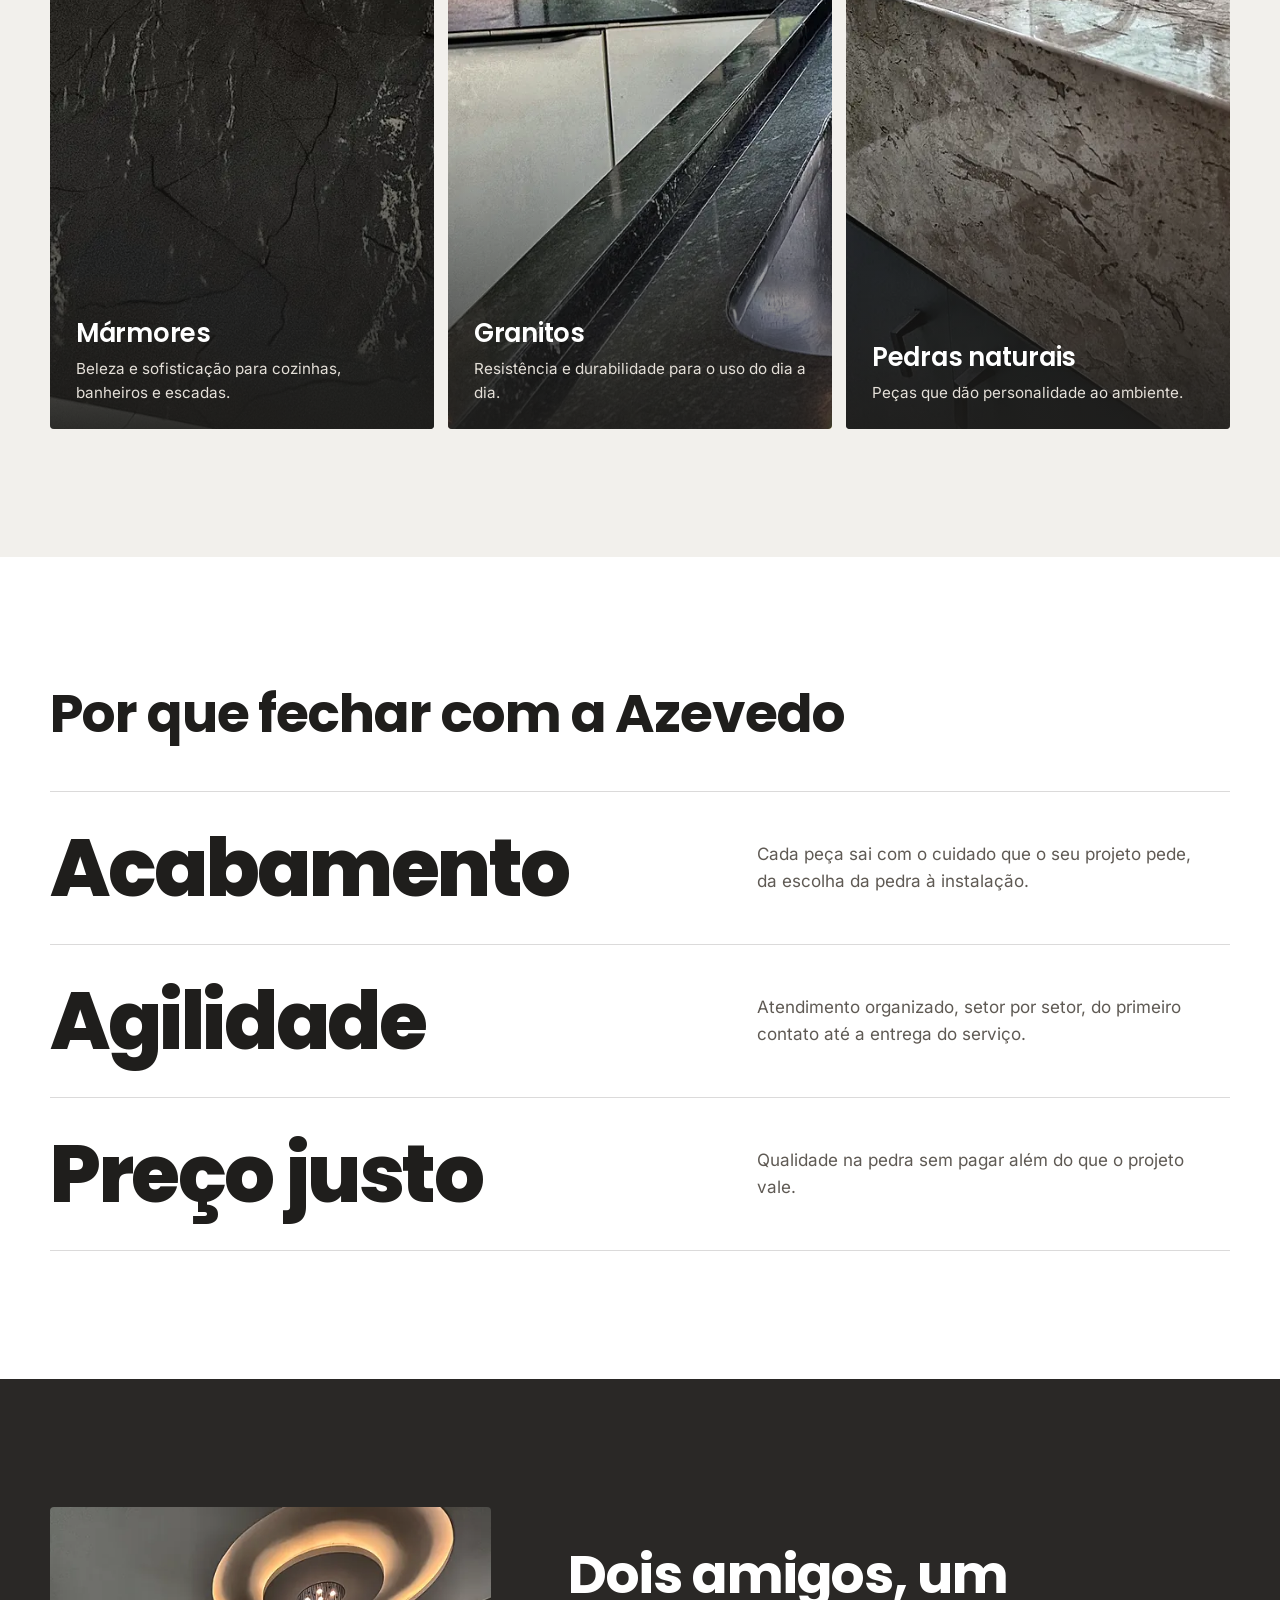
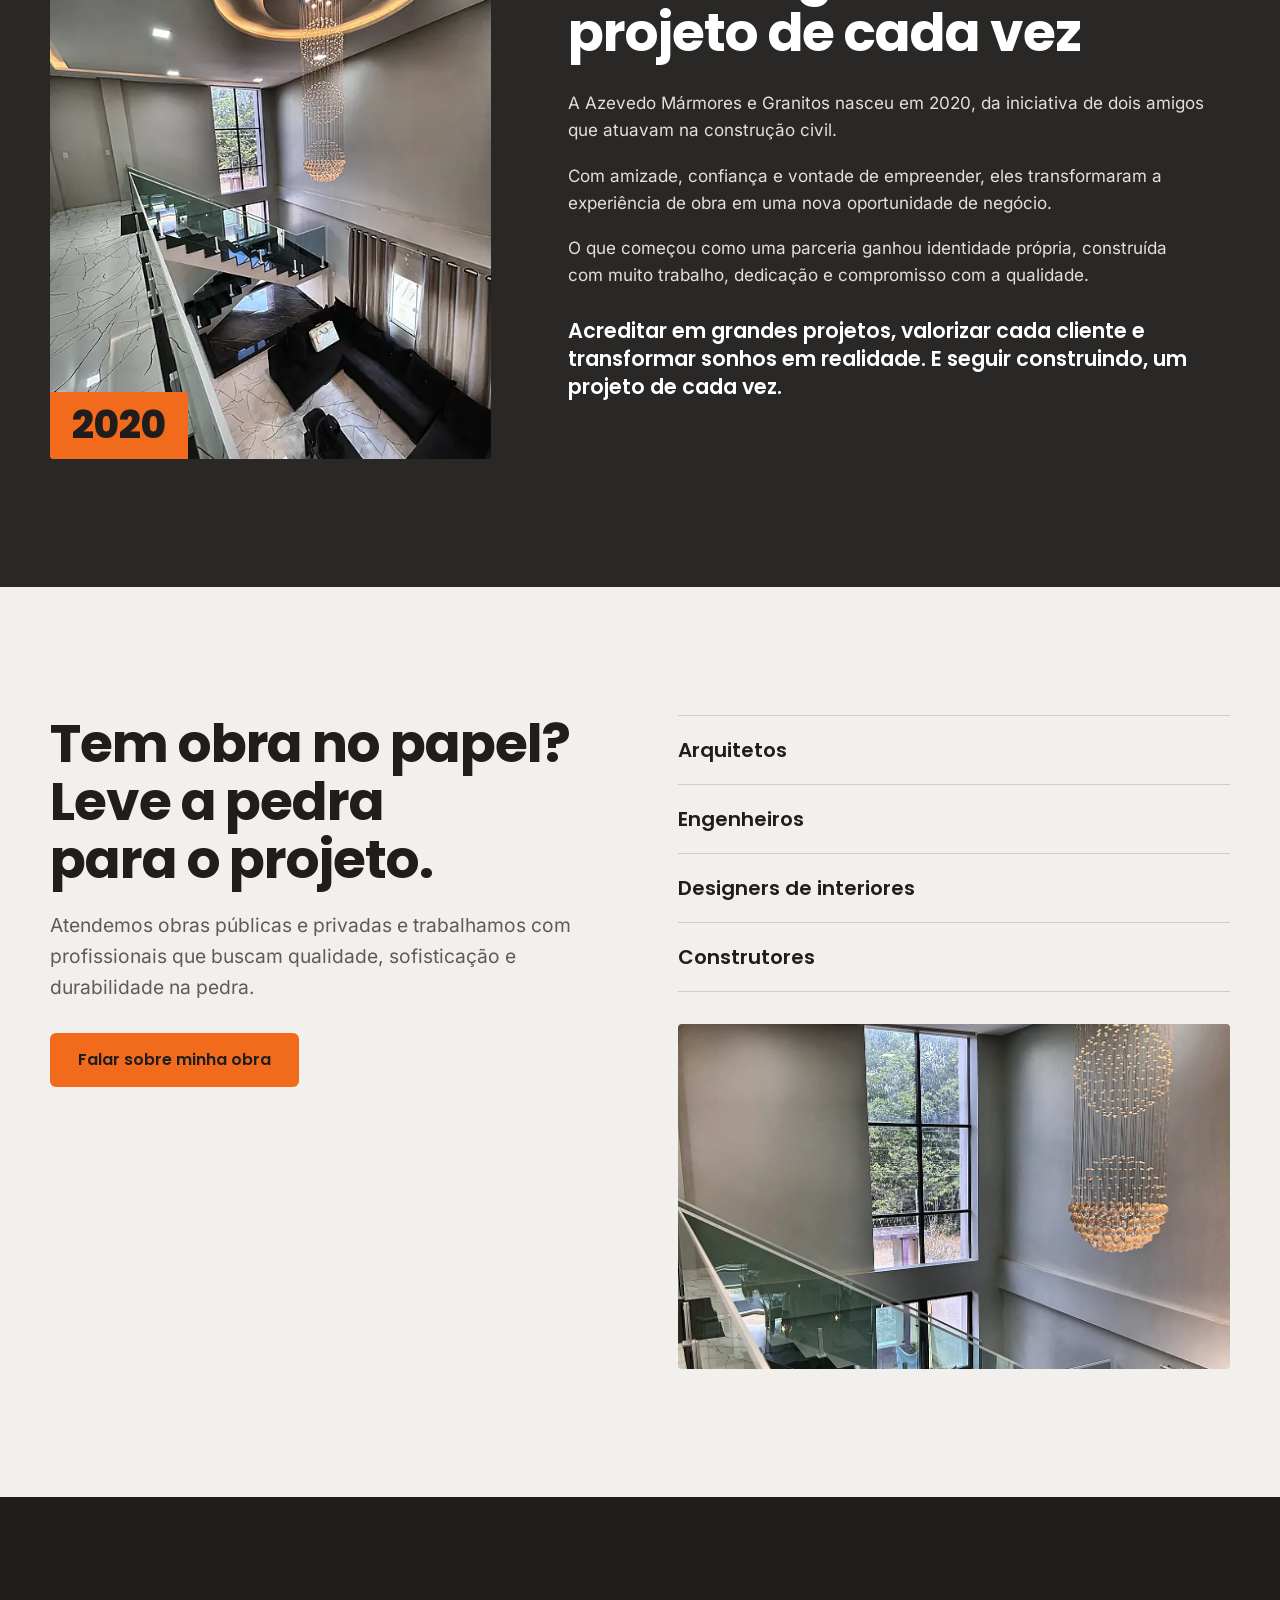
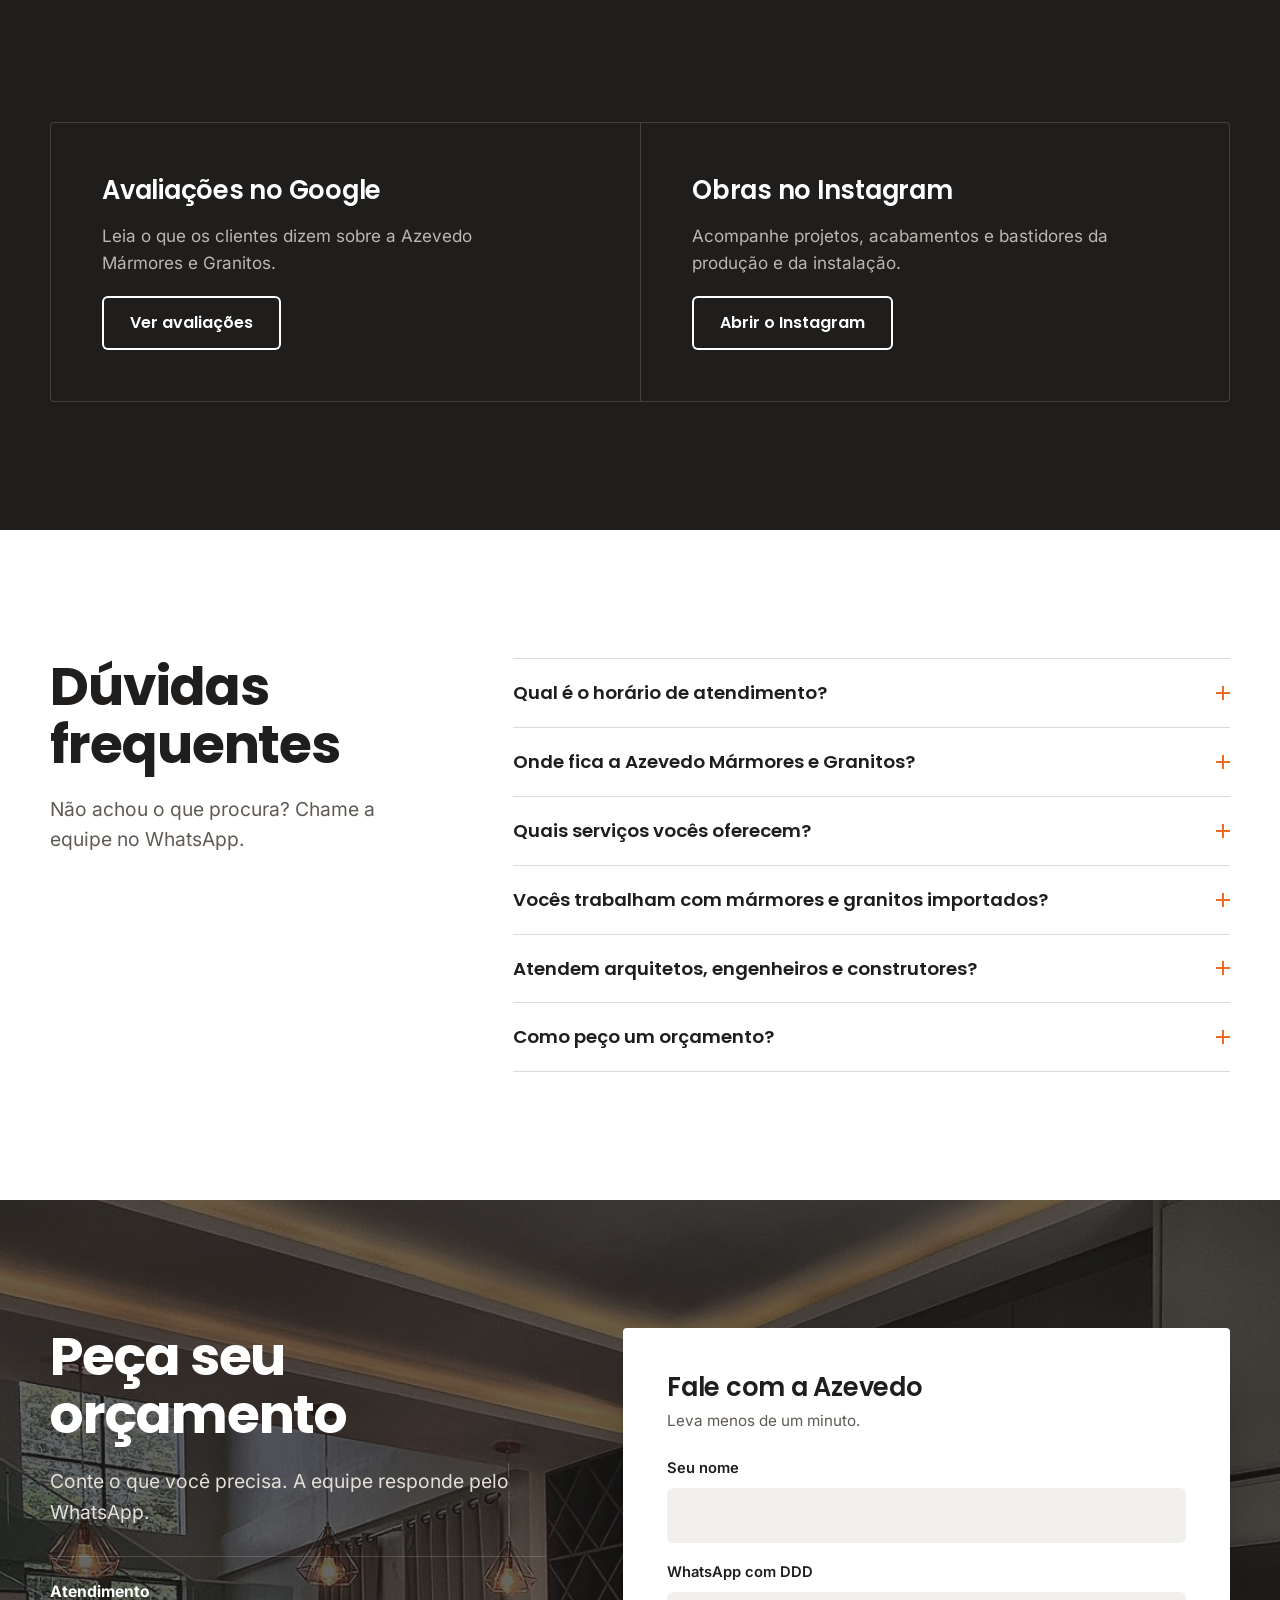
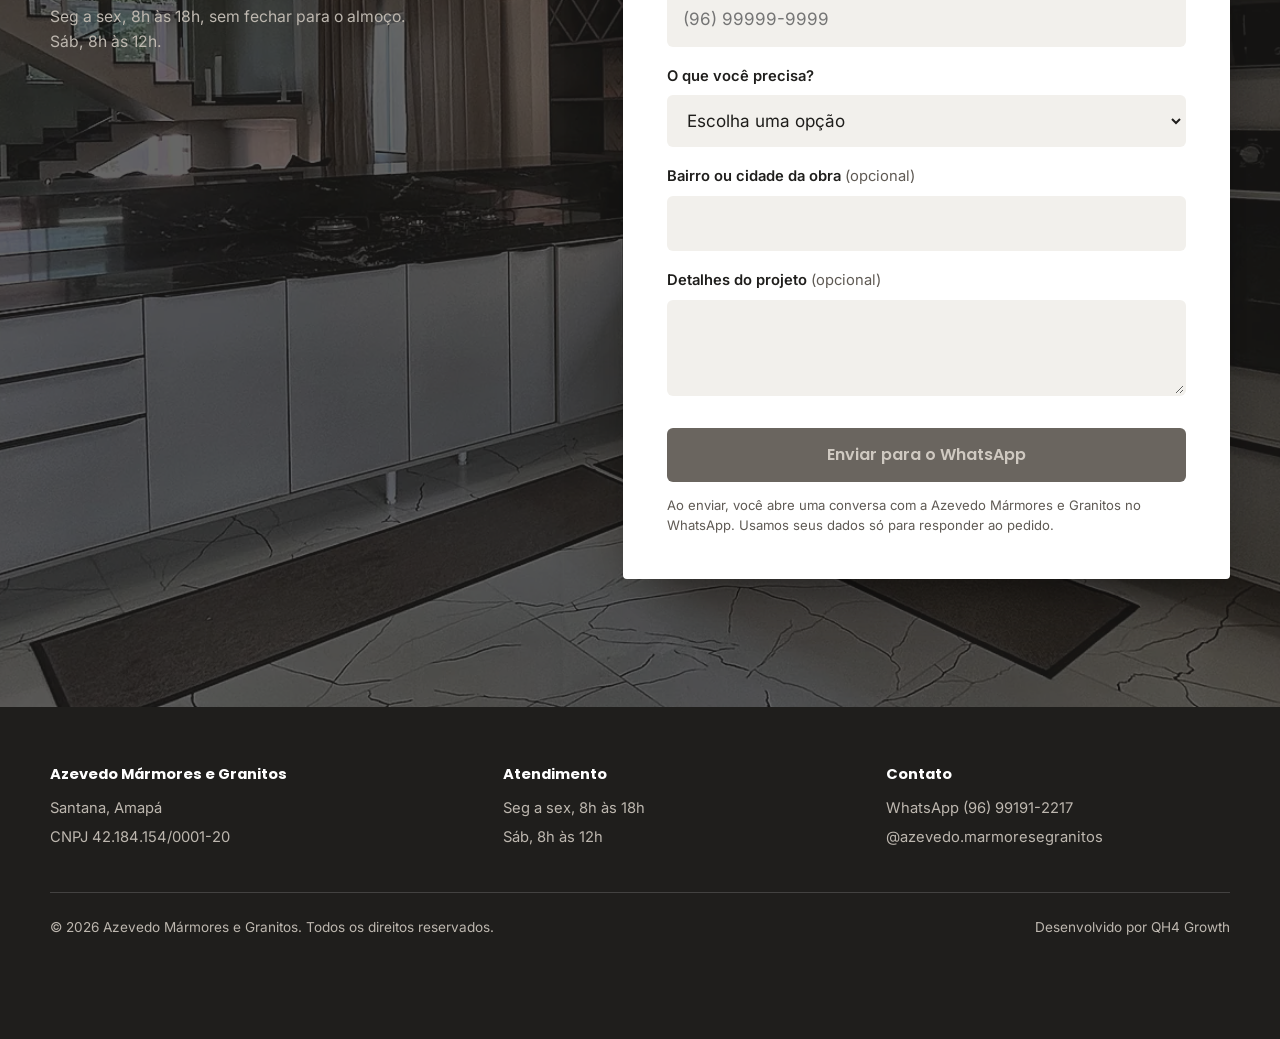
==== commit 30748b25: "fix: corrige rodape para "Desenvolvido por QH4 Growth" com link do Instagram Co-Authored-By: Claude " ====
--- a/index.html
+++ b/index.html
@@ -31,8 +31,12 @@
        [QH4 SLOT 1] GTM (CABEÇALHO)
        O que colar: o snippet do Google Tag Manager que vai no <head>.
        Exemplo (remova os comentários internos e troque GTM-XXXXXXX):
-         <script>(function(w,d,s,l,i){w[l]=w[l]||[];w[l].push({'gtm.start':new Date().getTime(),event:'gtm.js'});var f=d.getElementsByTagName(s)[0],j=d.createElement(s),dl=l!='dataLayer'?'&l='+l:'';j.async=true;j.src='https://www.googletagmanager.com/gtm.js?id='+i+dl;f.parentNode.insertBefore(j,f);})(window,document,'script','dataLayer','GTM-XXXXXXX');</script>
-       ============================================================ -->
+         <script async src="https://www.googletagmanager.com/gtm.js?id=GTM-N2PKH4GB"></script>
+<script>
+  window.dataLayer = window.dataLayer || [];
+  function gtag(){dataLayer.push(arguments);}
+  gtag('js', new Date());
+</script>
 
   <!-- ============================================================
        [QH4 SLOT 2] VERIFICAÇÕES DE DOMÍNIO
@@ -93,7 +97,12 @@
   <!-- ============================================================
        [QH4 SLOT 5] GTM NOSCRIPT (logo após abrir o <body>)
        O que colar: o bloco noscript do GTM.
-       Exemplo: <noscript><iframe src="https://www.googletagmanager.com/ns.html?id=GTM-XXXXXXX" height="0" width="0" style="display:none;visibility:hidden"></iframe></noscript>
+      <script async src="https://www.googletagmanager.com/gtm.js?id=GTM-N2PKH4GB"></script>
+<script>
+  window.dataLayer = window.dataLayer || [];
+  function gtag(){dataLayer.push(arguments);}
+  gtag('js', new Date());
+</script>
        ============================================================ -->
   <a class="skip" href="#conteudo">Ir para o conteúdo</a>
 
@@ -369,7 +378,7 @@
       </div>
       <div class="rod-fim">
         <span>&copy; 2026 Azevedo Mármores e Granitos. Todos os direitos reservados.</span>
-        <span>Desenvolvido pro <a href="https://www.instagram.com/qh4growth/" target="_blank" rel="noopener">QH4 Growth</a></span>
+        <span>Desenvolvido por <a href="https://www.instagram.com/qh4growth/" target="_blank" rel="noopener">QH4 Growth</a></span>
       </div>
     </div>
   </footer>
